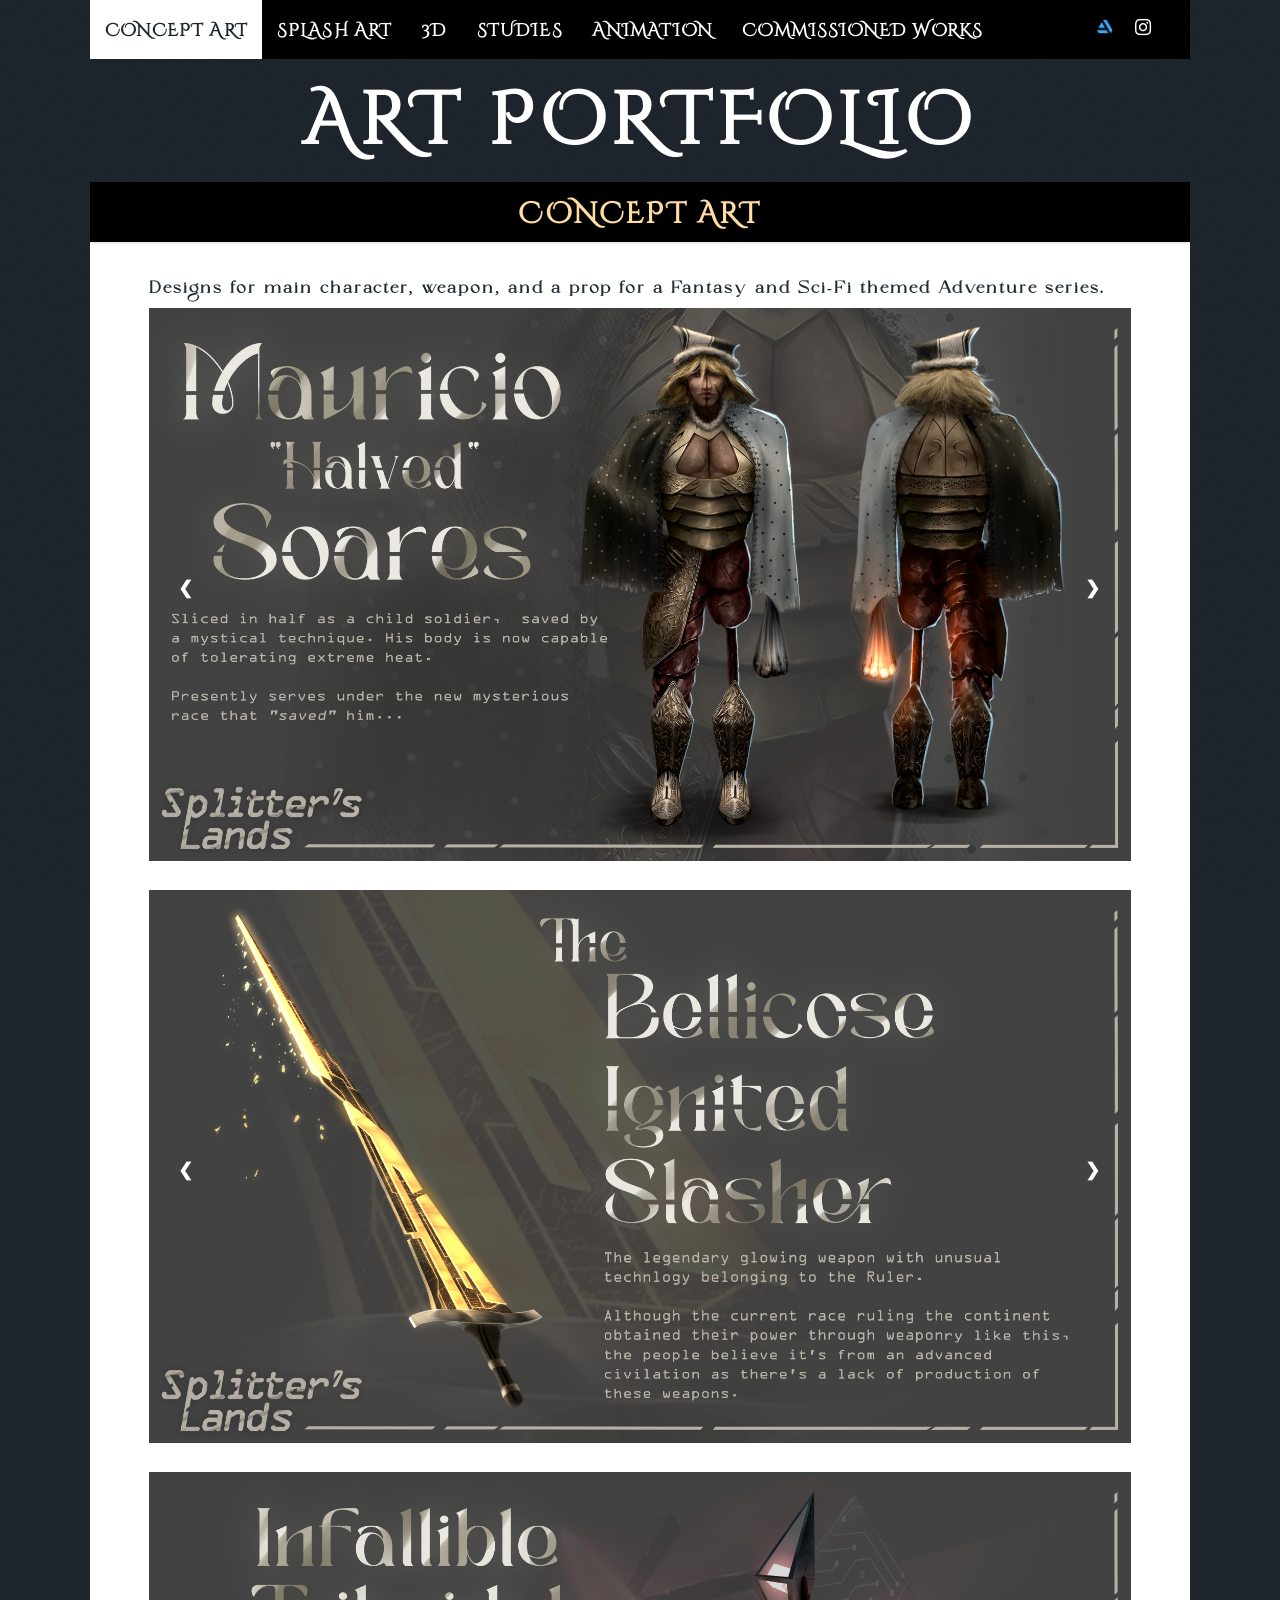
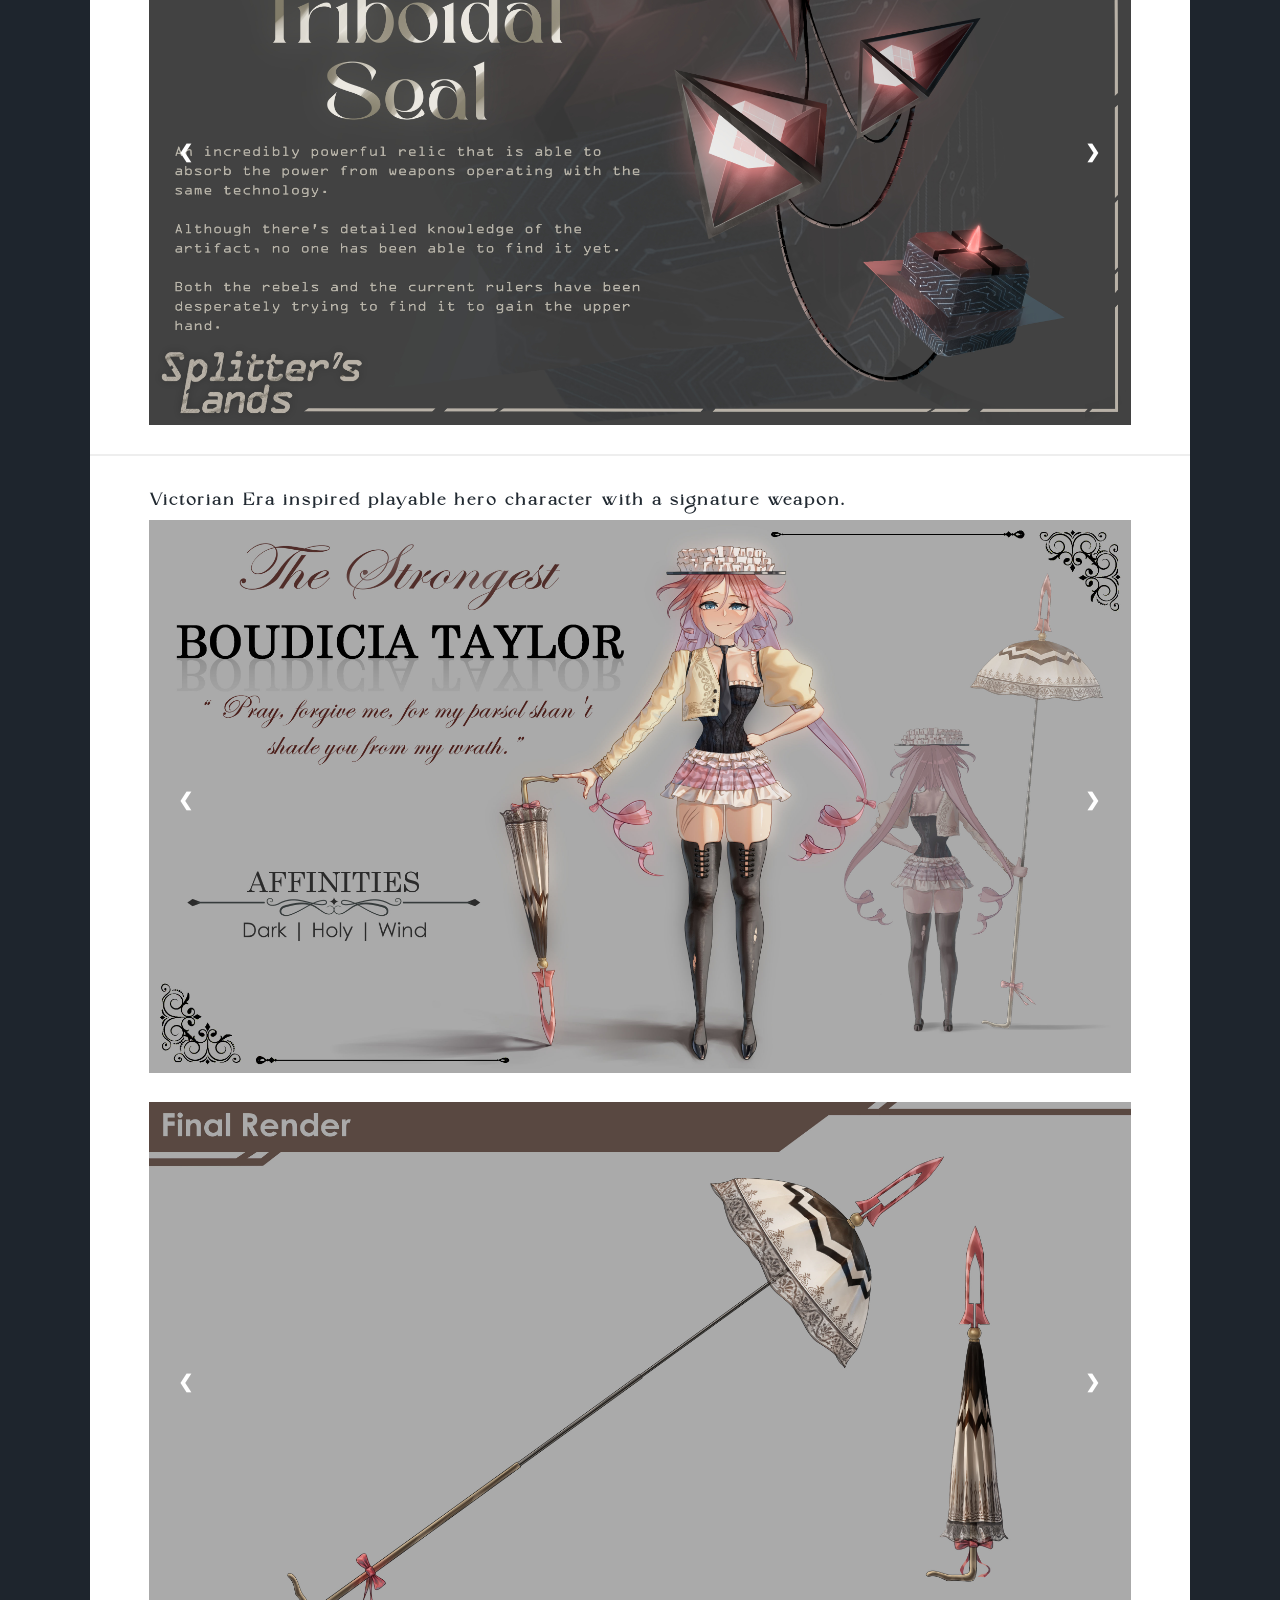
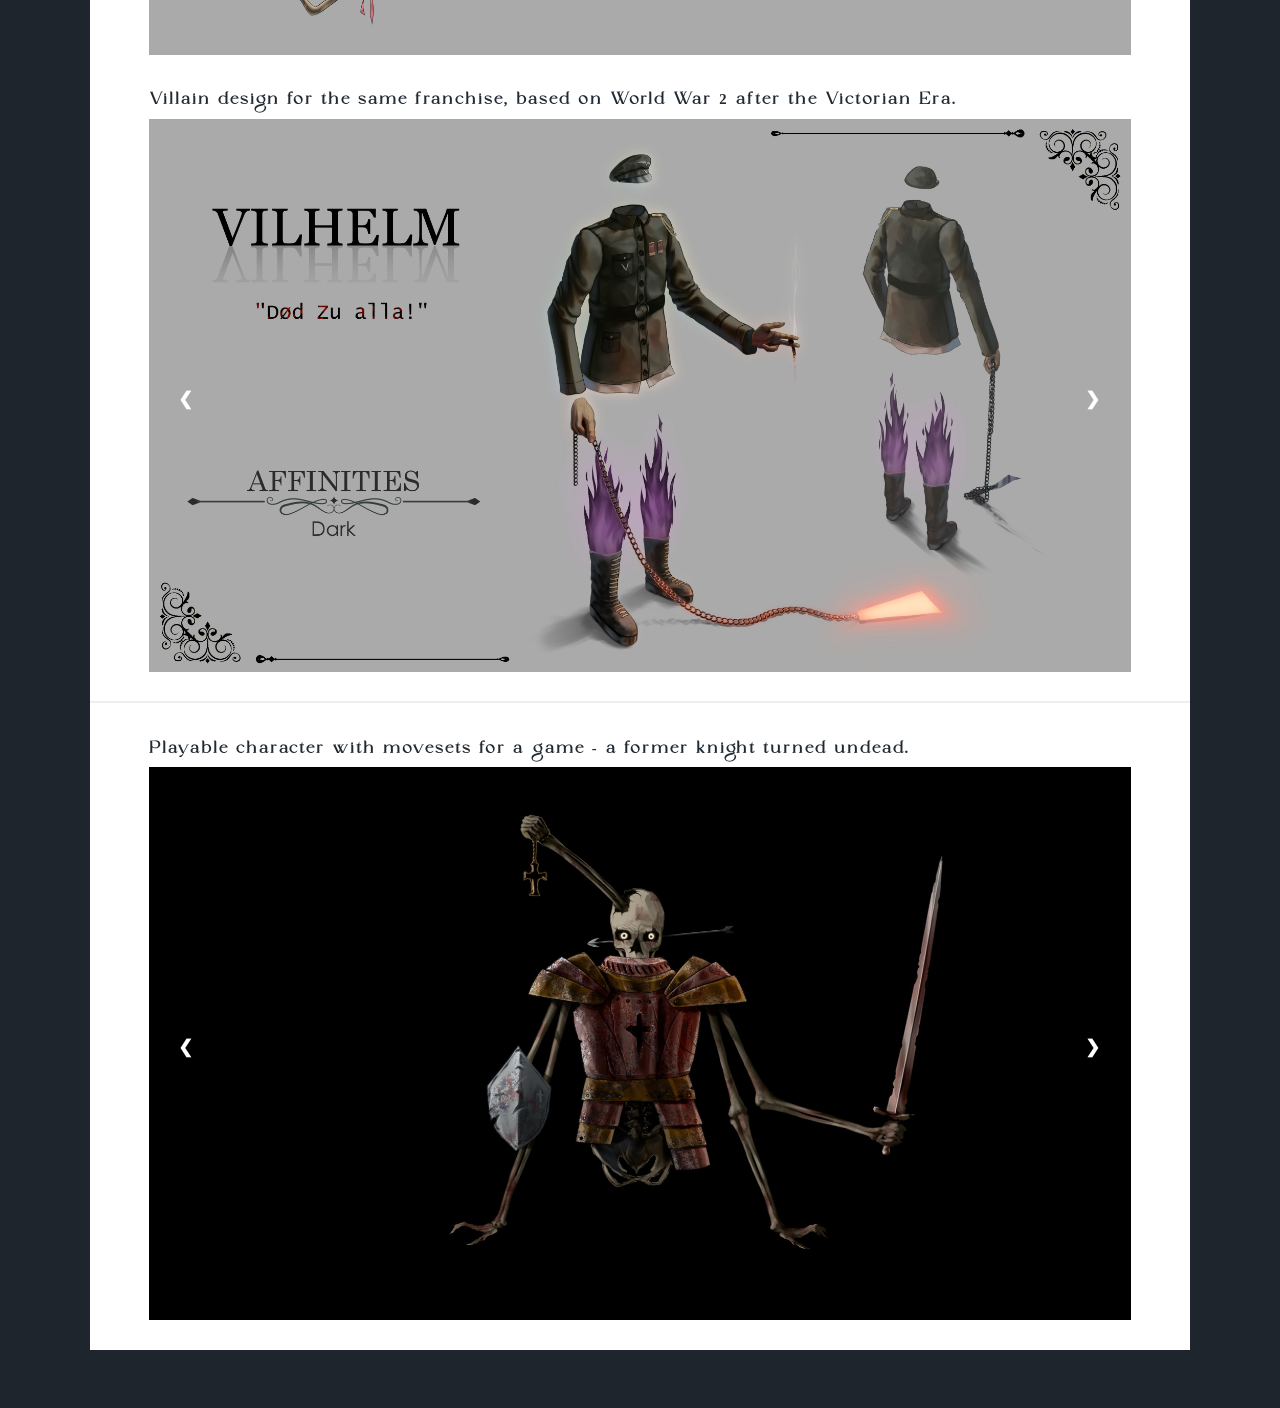
==== index.html @ 7f379376 "Update index.html" ====
<!DOCTYPE HTML>
<!--
	Credits:
	Massively: html5up.net | @ajlkn
	Free for personal and commercial use under the CCA 3.0 license (html5up.net/license)
-->
<html>
	<head>
		<title>Nirabhra's Art Portfolio | Concept Art</title>
		<meta charset="utf-8" />
		<meta name="viewport" content="width=device-width, initial-scale=1, user-scalable=no" />
		<link rel="stylesheet" href="assets/css/main.css" />
		<noscript><link rel="stylesheet" href="assets/css/noscript.css" /></noscript>\
		<!-- Preloads -->
		<link rel="preload" as="image" href="images/splitters/char_4.jpg" />
		<link rel="preload" as="image" href="images/splitters/char_1.jpg" />
		<link rel="preload" as="image" href="images/splitters/char_2.jpg" />
		<link rel="preload" as="image" href="images/splitters/char_3.jpg" />
		<link rel="preload" as="image" href="images/splitters/weap_3.jpg" />
		<link rel="preload" as="image" href="images/splitters/prop_4.jpg" />
		<link rel="preload" as="image" href="images/victorian/victorian_10.jpg" />
		<link rel="preload" as="image" href="images/victorian/parasol_6.jpg" />
		<link rel="preload" as="image" href="images/villaien/vil_4.jpg" />
		<link rel="preload" as="image" href="images/skelly/skelly_6.jpg" />

	</head>
	<body class="is-preload">
		<nav id="nav">
			<ul class="links">
				<li class="active"><a href="index.html">Concept Art</a></li>
				<li><a href="splash.html">Splash Art</a></li>
				<li><a href="3d.html">3D</a></li>
				<li><a href="studies.html">Studies</a></li>
				<li><a href="animation.html">Animation</a></li>
				<li><a href="commissions.html">Commissioned Works</a></li>
			</ul>
			<ul class="icons">
				<li><a href="https://www.artstation.com/nirabhra" style="border: none" target="_blank"><img src="station.png" style="max-width: 1.2rem; margin-top: 1.2rem" /></a></li>
				<li><a href="#" class="icon brands fa-instagram"><span class="label">Instagram</span></a></li>
			</ul>
		</nav>
			<div id="wrapper" class="fade-in">
					<div id="intro">
						<h1>ART PORTFOLIO</h1>
						<!--
						<ul class="actions">
							<li><a href="#header" class="button icon solid solo fa-arrow-down scrolly">Continue</a></li>
						</ul>
					-->
					</div>
					<!--
						<header id="header">
						<a href="index.html" class="logo">Massively</a>
					</header>
				-->
				<!-- Main -->
					<div id="main">
						<header class="major">
							<h2 id="concept">Concept Art</h2>
						</header>

						<div class="slideshow">
							<p>Designs for main character, weapon, and a prop for a Fantasy and Sci-Fi themed Adventure series.</p>
							<div style="position: sticky">
							<img class="image main s3" src="images/splitters/char_4.jpg" />
							<img class="image main s3" src="images/splitters/char_1.jpg" />
							<img class="image main s3" src="images/splitters/char_2.jpg" />
							<img class="image main s3" src="images/splitters/char_3.jpg" />
							<a class="prev" onclick="plusSlides(-1, 2)">&#10094;</a>
							<a class="next" onclick="plusSlides(1, 2)">&#10095;</a>
							</div>
						</div>
						<div class="slideshow" style="padding-top: 0; border: none;">
							<div style="position: sticky">
							<img class="image main s4" src="images/splitters/weap_3.jpg" />
							<img class="image main s4" src="images/splitters/weap_1.jpg" />
							<img class="image main s4" src="images/splitters/weap_2.jpg" />
							<a class="prev" onclick="plusSlides(-1, 3)">&#10094;</a>
							<a class="next" onclick="plusSlides(1, 3)">&#10095;</a>
							</div>
						</div>
						<div class="slideshow" style="padding-top: 0; border: none;">
							<div style="position: sticky">
							<img class="image main s5" src="images/splitters/prop_4.jpg" />
							<img class="image main s5" src="images/splitters/prop_1.jpg" />
							<img class="image main s5" src="images/splitters/prop_2.jpg" />
							<img class="image main s5" src="images/splitters/prop_3.jpg" />
							<a class="prev" onclick="plusSlides(-1, 4)">&#10094;</a>
							<a class="next" onclick="plusSlides(1, 4)">&#10095;</a>
							</div>
						</div>

						<div class="slideshow">
							<p>Victorian Era inspired playable hero character with a signature weapon.</p>
							<div style="position: sticky">
							<img class="image main s1" src="images/victorian/victorian_10.jpg" />
							<img class="image main s1" src="images/victorian/victorian.jpg" />
							<img class="image main s1" src="images/victorian/victorian_1.jpg" />
							<img class="image main s1" src="images/victorian/victorian_2.jpg" />
							<img class="image main s1" src="images/victorian/victorian_3.jpg" />
							<img class="image main s1" src="images/victorian/victorian_4.jpg" />
							<img class="image main s1" src="images/victorian/victorian_5.jpg" />
							<img class="image main s1" src="images/victorian/victorian_6.jpg" />
							<img class="image main s1" src="images/victorian/victorian_7.jpg" />
							<img class="image main s1" src="images/victorian/victorian_8.jpg" />
							<img class="image main s1" src="images/victorian/victorian_9.jpg" />
							<a class="prev" onclick="plusSlides(-1, 0)">&#10094;</a><div style="position:relative !important"></div>
							<a class="next" onclick="plusSlides(1, 0)">&#10095;</a>		
							</div>						
						</div>
						<div class="slideshow" style="padding-top: 0; border: none;">
							<div style="position: sticky">
							<img class="image main s2" src="images/victorian/parasol_6.jpg" />
							<img class="image main s2" src="images/victorian/parasol.jpg" />
							<img class="image main s2" src="images/victorian/parasol_1.jpg" />
							<img class="image main s2" src="images/victorian/parasol_2.jpg" />
							<img class="image main s2" src="images/victorian/parasol_3.jpg" />
							<img class="image main s2" src="images/victorian/parasol_4.jpg" />
							<img class="image main s2" src="images/victorian/parasol_5.jpg" />
							<a class="prev" onclick="plusSlides(-1, 1)">&#10094;</a>
							<a class="next" onclick="plusSlides(1, 1)">&#10095;</a>
							</div>
						</div>
						<div class="slideshow" style="padding-top: 0; border: none;">
							<p>Villain design for the same franchise, based on World War 2 after the Victorian Era.</p>
							<div style="position: sticky">
							<img class="image main s6" src="images/villaien/vil_4.jpg" />
							<img class="image main s6" src="images/villaien/vil.jpg" />
							<img class="image main s6" src="images/villaien/vil_1.jpg" />
							<img class="image main s6" src="images/villaien/vil_2.jpg" />
							<img class="image main s6" src="images/villaien/vil_3.jpg" />
							<a class="prev" onclick="plusSlides(-1, 5)">&#10094;</a>
							<a class="next" onclick="plusSlides(1, 5)">&#10095;</a>
							</div>
						</div>
						
						<div class="slideshow">
							<p>Playable character with movesets for a game - a former knight turned undead.</p>
							<div style="position: sticky">
							<img class="image main s7" src="images/skelly/skelly_6.jpg" />
							<img class="image main s7" src="images/skelly/skelly.jpg" />
							<img class="image main s7" src="images/skelly/skelly_1.jpg" />
							<img class="image main s7" src="images/skelly/skelly_2.jpg" />
							<img class="image main s7" src="images/skelly/skelly_3.jpg" />
							<img class="image main s7" src="images/skelly/skelly_4.jpg" />
							<img class="image main s7" src="images/skelly/skelly_5.jpg" />
							<a class="prev" onclick="plusSlides(-1, 6)">&#10094;</a>
							<a class="next" onclick="plusSlides(1, 6)">&#10095;</a>
							</div>
						</div>

			</div>
		<!-- Scripts -->
		 	<script>
				let slideIndex = [1,1,1,1,1,1,1];
				let slideId = ["s1", "s2", "s3","s4","s5","s6","s7"]
				showSlides(1, 0);
				showSlides(1, 1);
				showSlides(1, 2);
				showSlides(1, 3);
				showSlides(1, 4);
				showSlides(1, 5);
				showSlides(1, 6);

				function plusSlides(n, no) {
					showSlides(slideIndex[no] += n, no);
				}

				function showSlides(n, no) {
					let i;
					let x = document.getElementsByClassName(slideId[no]);
					if (n > x.length) {slideIndex[no] = 1}    
					if (n < 1) {slideIndex[no] = x.length}
					for (i = 0; i < x.length; i++) {
						x[i].style.display = "none";  
					}
					x[slideIndex[no]-1].style.display = "block";  
				}
			</script>
			<script src="assets/js/jquery.min.js"></script>
			<script src="assets/js/jquery.scrollex.min.js"></script>
			<script src="assets/js/jquery.scrolly.min.js"></script>
			<script src="assets/js/browser.min.js"></script>
			<script src="assets/js/breakpoints.min.js"></script>
			<script src="assets/js/util.js"></script>
			<script src="assets/js/main.js"></script>
			

						<!-- Posts --
						 		<ul class="actions special">
									<li><a href="#" class="button large">Full Story</a></li>
								</ul>
							<section class="posts">
								<article>
									<header>
										<h2><a href="#">Sed magna<br />
										ipsum faucibus</a></h2>
									</header>
									<a href="#" class="image fit"><img src="images/pic02.jpg" alt="" /></a>
									<p>Donec eget ex magna. Interdum et malesuada fames ac ante ipsum primis in faucibus. Pellentesque venenatis dolor imperdiet dolor mattis sagittis magna etiam.</p>
									<ul class="actions special">
										<li><a href="#" class="button">Full Story</a></li>
									</ul>
								</article>
								<article>
									<header>
										<span class="date">April 22, 2017</span>
										<h2><a href="#">Primis eget<br />
										imperdiet lorem</a></h2>
									</header>
									<a href="#" class="image fit"><img src="images/pic03.jpg" alt="" /></a>
									<p>Donec eget ex magna. Interdum et malesuada fames ac ante ipsum primis in faucibus. Pellentesque venenatis dolor imperdiet dolor mattis sagittis magna etiam.</p>
									<ul class="actions special">
										<li><a href="#" class="button">Full Story</a></li>
									</ul>
								</article>
								<article>
									<header>
										<span class="date">April 18, 2017</span>
										<h2><a href="#">Ante mattis<br />
										interdum dolor</a></h2>
									</header>
									<a href="#" class="image fit"><img src="images/pic04.jpg" alt="" /></a>
									<p>Donec eget ex magna. Interdum et malesuada fames ac ante ipsum primis in faucibus. Pellentesque venenatis dolor imperdiet dolor mattis sagittis magna etiam.</p>
									<ul class="actions special">
										<li><a href="#" class="button">Full Story</a></li>
									</ul>
								</article>
								<article>
									<header>
										<span class="date">April 14, 2017</span>
										<h2><a href="#">Tempus sed<br />
										nulla imperdiet</a></h2>
									</header>
									<a href="#" class="image fit"><img src="images/pic05.jpg" alt="" /></a>
									<p>Donec eget ex magna. Interdum et malesuada fames ac ante ipsum primis in faucibus. Pellentesque venenatis dolor imperdiet dolor mattis sagittis magna etiam.</p>
									<ul class="actions special">
										<li><a href="#" class="button">Full Story</a></li>
									</ul>
								</article>
								<article>
									<header>
										<span class="date">April 11, 2017</span>
										<h2><a href="#">Odio magna<br />
										sed consectetur</a></h2>
									</header>
									<a href="#" class="image fit"><img src="images/pic06.jpg" alt="" /></a>
									<p>Donec eget ex magna. Interdum et malesuada fames ac ante ipsum primis in faucibus. Pellentesque venenatis dolor imperdiet dolor mattis sagittis magna etiam.</p>
									<ul class="actions special">
										<li><a href="#" class="button">Full Story</a></li>
									</ul>
								</article>
								<article>
									<header>
										<span class="date">April 7, 2017</span>
										<h2><a href="#">Augue lorem<br />
										primis vestibulum</a></h2>
									</header>
									<a href="#" class="image fit"><img src="images/pic07.jpg" alt="" /></a>
									<p>Donec eget ex magna. Interdum et malesuada fames ac ante ipsum primis in faucibus. Pellentesque venenatis dolor imperdiet dolor mattis sagittis magna etiam.</p>
									<ul class="actions special">
										<li><a href="#" class="button">Full Story</a></li>
									</ul>
								</article>
							</section>
						-->
						<!-- Footer --
							<footer>
								<div class="pagination">
									<--<a href="#" class="previous">Prev</a>--
									<a href="#" class="page active">1</a>
									<a href="#" class="page">2</a>
									<a href="#" class="page">3</a>
									<span class="extra">&hellip;</span>
									<a href="#" class="page">8</a>
									<a href="#" class="page">9</a>
									<a href="#" class="page">10</a>
									<a href="#" class="next">Next</a>
								</div>
							</footer>

					</div>

				<-- Footer --
					<footer id="footer">
						<section>
							<form method="post" action="#">
								<div class="fields">
									<div class="field">
										<label for="name">Name</label>
										<input type="text" name="name" id="name" />
									</div>
									<div class="field">
										<label for="email">Email</label>
										<input type="text" name="email" id="email" />
									</div>
									<div class="field">
										<label for="message">Message</label>
										<textarea name="message" id="message" rows="3"></textarea>
									</div>
								</div>
								<ul class="actions">
									<li><input type="submit" value="Send Message" /></li>
								</ul>
							</form>
						</section>
						<section class="split contact">
							<section class="alt">
								<h3>Address</h3>
								<p>1234 Somewhere Road #87257<br />
								Nashville, TN 00000-0000</p>
							</section>
							<section>
								<h3>Phone</h3>
								<p><a href="#">(000) 000-0000</a></p>
							</section>
							<section>
								<h3>Email</h3>
								<p><a href="#">info@untitled.tld</a></p>
							</section>
							<section>
								<h3>Social</h3>
								<ul class="icons alt">
									<li><a href="#" class="icon brands alt fa-twitter"><span class="label">Twitter</span></a></li>
									<li><a href="#" class="icon brands alt fa-facebook-f"><span class="label">Facebook</span></a></li>
									<li><a href="#" class="icon brands alt fa-instagram"><span class="label">Instagram</span></a></li>
									<li><a href="#" class="icon brands alt fa-github"><span class="label">GitHub</span></a></li>
								</ul>
							</section>
						</section>
					</footer>

				<-- Copyright --
					<div id="copyright">
						<ul><li>&copy; Untitled</li><li>Design: <a href="https://html5up.net">HTML5 UP</a></li></ul>
					</div>
				-->
	</body>

</html>
---- assets/css/main.css ----
@import url(fontawesome-all.min.css);
@import url("https://fonts.googleapis.com/css?family=Merriweather:300,700,300italic,700italic|Source+Sans+Pro:900");

@font-face {
	font-family: 'kugile';
	src: url('kugile.ttf');
}

@font-face {
    font-family: 'cinzel';
    src: url('cinzel.otf');
}

html {
	scroll-behavior: smooth;
}

.slideshow {
  max-width: 100%;
  position: relative;
  margin: auto;
}

.slideshow img {
	margin-top: 0 !important;
}

.prev, .next {
  cursor: pointer;
  position: absolute;
  top: 50%;
  width: auto;
  padding: 2rem;
  margin-top: -3rem;
  color: white;
  font-weight: bold;
  font-size: 18px;
  transition: 0.6s ease;
  border-radius: 0 3px 3px 0;
  user-select: none;
  border-color: transparent !important;
}

.next {
  right: 0;
  /*margin-right: 4rem;*/
  border-radius: 3px 0 0 3px;
}

.prev:hover, .next:hover {
  background-color: #f1f1f1;
  color: black;
}



/*
	template credits:
	Massively by HTML5 UP html5up.net | @ajlkn
	Free for personal and commercial use under the CCA 3.0 license (html5up.net/license)
*/

html, body, div, span, applet, object,
iframe, h1, h2, h3, h4, h5, h6, p, blockquote,
pre, a, abbr, acronym, address, big, cite,
code, del, dfn, em, img, ins, kbd, q, s, samp,
small, strike, strong, sub, sup, tt, var, b,
u, i, center, dl, dt, dd, ol, ul, li, fieldset,
form, label, legend, table, caption, tbody,
tfoot, thead, tr, th, td, article, aside,
canvas, details, embed, figure, figcaption,
footer, header, hgroup, menu, nav, output, ruby,
section, summary, time, mark, audio, video {
	margin: 0;
	padding: 0;
	border: 0;
	font-size: 100%;
	font: inherit;
	vertical-align: baseline;}

article, aside, details, figcaption, figure,
footer, header, hgroup, menu, nav, section {
	display: block;}

body {
	line-height: 1;
}

ol, ul {
	list-style: none;
}

blockquote, q {
	quotes: none;
}

	blockquote:before, blockquote:after, q:before, q:after {
		content: '';
		content: none;
	}

table {
	border-collapse: collapse;
	border-spacing: 0;
}

body {
	-webkit-text-size-adjust: none;
}

mark {
	background-color: transparent;
	color: inherit;
}

input::-moz-focus-inner {
	border: 0;
	padding: 0;
}

input, select, textarea {
	-moz-appearance: none;
	-webkit-appearance: none;
	-ms-appearance: none;
	appearance: none;
}

/* Basic */

	@-ms-viewport {
		width: device-width;
	}

	body {
		-ms-overflow-style: scrollbar;
	}

	@media screen and (max-width: 480px) {

		html, body {
			min-width: 320px;
		}

	}

	html {
		box-sizing: border-box;
	}

	*, *:before, *:after {
		box-sizing: inherit;
	}

	body {
		background-color: #1e252d;
	}

		body.is-preload *, body.is-preload *:before, body.is-preload *:after {
			-moz-animation: none !important;
			-webkit-animation: none !important;
			-ms-animation: none !important;
			animation: none !important;
			-moz-transition: none !important;
			-webkit-transition: none !important;
			-ms-transition: none !important;
			transition: none !important;
		}

/* Type */

	html {
		font-size: 16pt;
	}

		@media screen and (max-width: 1680px) {

			html {
				font-size: 12pt;
			}

		}

		@media screen and (max-width: 1280px) {

			html {
				font-size: 11pt;
			}

		}

		@media screen and (max-width: 360px) {

			html {
				font-size: 10pt;
			}

		}

	body {
		color: #212931;
	}

	body, input, select, textarea {
		font-family: "kugile", Georgia, serif;
		letter-spacing: 2px;
		font-weight: 900;
		font-size: 1rem;
		line-height: 2.375;
	}

	a {
		-moz-transition: color 0.2s ease-in-out, background-color 0.2s ease-in-out, border-color 0.2s ease-in-out, box-shadow 0.2s ease-in-out;
		-webkit-transition: color 0.2s ease-in-out, background-color 0.2s ease-in-out, border-color 0.2s ease-in-out, box-shadow 0.2s ease-in-out;
		-ms-transition: color 0.2s ease-in-out, background-color 0.2s ease-in-out, border-color 0.2s ease-in-out, box-shadow 0.2s ease-in-out;
		transition: color 0.2s ease-in-out, background-color 0.2s ease-in-out, border-color 0.2s ease-in-out, box-shadow 0.2s ease-in-out;
		border-bottom: dotted 1px;
		text-decoration: none;
	}

		a:hover {
			border-bottom-color: transparent;
		}

	strong, b {
		font-weight: 600;
	}

	em, i {
		font-style: italic;
	}

	p {
		text-align: justify;
		margin: 0 0 0 0;
	}

	h1, h2, h3, h4, h5, h6 {
		/*
		font-family: "Source Sans Pro", Helvetica, sans-serif;
		*/
		font-family: "cinzel", Helvetica, sans-serif;
		font-weight: 900;
		line-height: 1.5;
		letter-spacing: 0.075em;
		text-transform: uppercase;
		margin: 0 0 1rem 0;
	}

		h1 a, h2 a, h3 a, h4 a, h5 a, h6 a {
			border-bottom: 0;
			color: inherit;
			text-decoration: none;
		}

	h1 {
		font-size: 4rem;
		line-height: 1.1;
		margin: 0 0 0 0;
	}

	h2 {
		font-size: 2rem;
		line-height: 1.3;
		margin: 0 0 1.5rem 0;
	}

	h3 {
		font-size: 1.25rem;
		margin: 0 0 1.5rem 0;
	}

	h4 {
		font-size: 1rem;
	}

	h5 {
		font-size: 0.9rem;
	}

	h6 {
		font-size: 0.8rem;
	}

	sub {
		font-size: 0.8rem;
		position: relative;
		top: 0.5rem;
	}

	sup {
		font-size: 0.8rem;
		position: relative;
		top: -0.5rem;
	}

	blockquote {
		border-left: solid 4px;
		font-style: italic;
		margin: 0 0 2rem 0;
		padding: 0.5rem 0 0.5rem 2rem;
	}

	code {
		border: solid 2px;
		font-family: "Courier New", monospace;
		font-size: 0.9rem;
		margin: 0 0.25rem;
		padding: 0.25rem 0.65rem;
	}

	pre {
		-webkit-overflow-scrolling: touch;
		font-family: "Courier New", monospace;
		font-size: 0.9rem;
		margin: 0 0 2rem 0;
	}

		pre code {
			display: block;
			line-height: 1.75;
			padding: 1rem 1.5rem;
			overflow-x: auto;
		}

	hr {
		border: 0;
		border-bottom: solid 2px;
		margin: 3rem 0;
	}

		hr.major {
			margin: 5rem 0;
		}

	.align-left {
		text-align: left;
	}

	.align-center {
		text-align: center;
	}

	.align-right {
		text-align: right;
	}

	input, select, textarea {
		color: #212931;
	}

	a {
		color: #212931;
		border-bottom-color: rgba(33, 41, 49, 0.5);
	}

		a:hover {
			border-bottom-color: transparent;
			color: #18bfef !important;
		}

	strong, b {
		color: #212931;
	}

	h1, h2, h3, h4, h5, h6 {
		color: #ffdca2;
	}

	blockquote {
		border-left-color: #eeeeee;
	}

	code {
		background: rgba(220, 220, 220, 0.25);
		border-color: #eeeeee;
	}

	hr {
		border-bottom-color: #eeeeee;
	}

/* Row */

	.row {
		display: flex;
		flex-wrap: wrap;
		box-sizing: border-box;
		align-items: stretch;
	}

		.row > * {
			box-sizing: border-box;
		}

		.row.gtr-uniform > * > :last-child {
			margin-bottom: 0;
		}

		.row.aln-left {
			justify-content: flex-start;
		}

		.row.aln-center {
			justify-content: center;
		}

		.row.aln-right {
			justify-content: flex-end;
		}

		.row.aln-top {
			align-items: flex-start;
		}

		.row.aln-middle {
			align-items: center;
		}

		.row.aln-bottom {
			align-items: flex-end;
		}

		.row > .imp {
			order: -1;
		}

		.row > .col-1 {
			width: 8.33333%;
		}

		.row > .off-1 {
			margin-left: 8.33333%;
		}

		.row > .col-2 {
			width: 16.66667%;
		}

		.row > .off-2 {
			margin-left: 16.66667%;
		}

		.row > .col-3 {
			width: 25%;
		}

		.row > .off-3 {
			margin-left: 25%;
		}

		.row > .col-4 {
			width: 33.33333%;
		}

		.row > .off-4 {
			margin-left: 33.33333%;
		}

		.row > .col-5 {
			width: 41.66667%;
		}

		.row > .off-5 {
			margin-left: 41.66667%;
		}

		.row > .col-6 {
			width: 50%;
		}

		.row > .off-6 {
			margin-left: 50%;
		}

		.row > .col-7 {
			width: 58.33333%;
		}

		.row > .off-7 {
			margin-left: 58.33333%;
		}

		.row > .col-8 {
			width: 66.66667%;
		}

		.row > .off-8 {
			margin-left: 66.66667%;
		}

		.row > .col-9 {
			width: 75%;
		}

		.row > .off-9 {
			margin-left: 75%;
		}

		.row > .col-10 {
			width: 83.33333%;
		}

		.row > .off-10 {
			margin-left: 83.33333%;
		}

		.row > .col-11 {
			width: 91.66667%;
		}

		.row > .off-11 {
			margin-left: 91.66667%;
		}

		.row > .col-12 {
			width: 100%;
		}

		.row > .off-12 {
			margin-left: 100%;
		}

		.row.gtr-0 {
			margin-top: 0;
			margin-left: 0rem;
		}

			.row.gtr-0 > * {
				padding: 0 0 0 0rem;
			}

			.row.gtr-0.gtr-uniform {
				margin-top: 0rem;
			}

				.row.gtr-0.gtr-uniform > * {
					padding-top: 0rem;
				}

		.row.gtr-25 {
			margin-top: 0;
			margin-left: -0.375rem;
		}

			.row.gtr-25 > * {
				padding: 0 0 0 0.375rem;
			}

			.row.gtr-25.gtr-uniform {
				margin-top: -0.375rem;
			}

				.row.gtr-25.gtr-uniform > * {
					padding-top: 0.375rem;
				}

		.row.gtr-50 {
			margin-top: 0;
			margin-left: -0.75rem;
		}

			.row.gtr-50 > * {
				padding: 0 0 0 0.75rem;
			}

			.row.gtr-50.gtr-uniform {
				margin-top: -0.75rem;
			}

				.row.gtr-50.gtr-uniform > * {
					padding-top: 0.75rem;
				}

		.row {
			margin-top: 0;
			margin-left: -1.5rem;
		}

			.row > * {
				padding: 0 0 0 1.5rem;
			}

			.row.gtr-uniform {
				margin-top: -1.5rem;
			}

				.row.gtr-uniform > * {
					padding-top: 1.5rem;
				}

		.row.gtr-150 {
			margin-top: 0;
			margin-left: -2.25rem;
		}

			.row.gtr-150 > * {
				padding: 0 0 0 2.25rem;
			}

			.row.gtr-150.gtr-uniform {
				margin-top: -2.25rem;
			}

				.row.gtr-150.gtr-uniform > * {
					padding-top: 2.25rem;
				}

		.row.gtr-200 {
			margin-top: 0;
			margin-left: -3rem;
		}

			.row.gtr-200 > * {
				padding: 0 0 0 3rem;
			}

			.row.gtr-200.gtr-uniform {
				margin-top: -3rem;
			}

				.row.gtr-200.gtr-uniform > * {
					padding-top: 3rem;
				}

		@media screen and (max-width: 1680px) {

			.row {
				display: flex;
				flex-wrap: wrap;
				box-sizing: border-box;
				align-items: stretch;
			}

				.row > * {
					box-sizing: border-box;
				}

				.row.gtr-uniform > * > :last-child {
					margin-bottom: 0;
				}

				.row.aln-left {
					justify-content: flex-start;
				}

				.row.aln-center {
					justify-content: center;
				}

				.row.aln-right {
					justify-content: flex-end;
				}

				.row.aln-top {
					align-items: flex-start;
				}

				.row.aln-middle {
					align-items: center;
				}

				.row.aln-bottom {
					align-items: flex-end;
				}

				.row > .imp-xlarge {
					order: -1;
				}

				.row > .col-1-xlarge {
					width: 8.33333%;
				}

				.row > .off-1-xlarge {
					margin-left: 8.33333%;
				}

				.row > .col-2-xlarge {
					width: 16.66667%;
				}

				.row > .off-2-xlarge {
					margin-left: 16.66667%;
				}

				.row > .col-3-xlarge {
					width: 25%;
				}

				.row > .off-3-xlarge {
					margin-left: 25%;
				}

				.row > .col-4-xlarge {
					width: 33.33333%;
				}

				.row > .off-4-xlarge {
					margin-left: 33.33333%;
				}

				.row > .col-5-xlarge {
					width: 41.66667%;
				}

				.row > .off-5-xlarge {
					margin-left: 41.66667%;
				}

				.row > .col-6-xlarge {
					width: 50%;
				}

				.row > .off-6-xlarge {
					margin-left: 50%;
				}

				.row > .col-7-xlarge {
					width: 58.33333%;
				}

				.row > .off-7-xlarge {
					margin-left: 58.33333%;
				}

				.row > .col-8-xlarge {
					width: 66.66667%;
				}

				.row > .off-8-xlarge {
					margin-left: 66.66667%;
				}

				.row > .col-9-xlarge {
					width: 75%;
				}

				.row > .off-9-xlarge {
					margin-left: 75%;
				}

				.row > .col-10-xlarge {
					width: 83.33333%;
				}

				.row > .off-10-xlarge {
					margin-left: 83.33333%;
				}

				.row > .col-11-xlarge {
					width: 91.66667%;
				}

				.row > .off-11-xlarge {
					margin-left: 91.66667%;
				}

				.row > .col-12-xlarge {
					width: 100%;
				}

				.row > .off-12-xlarge {
					margin-left: 100%;
				}

				.row.gtr-0 {
					margin-top: 0;
					margin-left: 0rem;
				}

					.row.gtr-0 > * {
						padding: 0 0 0 0rem;
					}

					.row.gtr-0.gtr-uniform {
						margin-top: 0rem;
					}

						.row.gtr-0.gtr-uniform > * {
							padding-top: 0rem;
						}

				.row.gtr-25 {
					margin-top: 0;
					margin-left: -0.375rem;
				}

					.row.gtr-25 > * {
						padding: 0 0 0 0.375rem;
					}

					.row.gtr-25.gtr-uniform {
						margin-top: -0.375rem;
					}

						.row.gtr-25.gtr-uniform > * {
							padding-top: 0.375rem;
						}

				.row.gtr-50 {
					margin-top: 0;
					margin-left: -0.75rem;
				}

					.row.gtr-50 > * {
						padding: 0 0 0 0.75rem;
					}

					.row.gtr-50.gtr-uniform {
						margin-top: -0.75rem;
					}

						.row.gtr-50.gtr-uniform > * {
							padding-top: 0.75rem;
						}

				.row {
					margin-top: 0;
					margin-left: -1.5rem;
				}

					.row > * {
						padding: 0 0 0 1.5rem;
					}

					.row.gtr-uniform {
						margin-top: -1.5rem;
					}

						.row.gtr-uniform > * {
							padding-top: 1.5rem;
						}

				.row.gtr-150 {
					margin-top: 0;
					margin-left: -2.25rem;
				}

					.row.gtr-150 > * {
						padding: 0 0 0 2.25rem;
					}

					.row.gtr-150.gtr-uniform {
						margin-top: -2.25rem;
					}

						.row.gtr-150.gtr-uniform > * {
							padding-top: 2.25rem;
						}

				.row.gtr-200 {
					margin-top: 0;
					margin-left: -3rem;
				}

					.row.gtr-200 > * {
						padding: 0 0 0 3rem;
					}

					.row.gtr-200.gtr-uniform {
						margin-top: -3rem;
					}

						.row.gtr-200.gtr-uniform > * {
							padding-top: 3rem;
						}

		}

		@media screen and (max-width: 1280px) {

			.row {
				display: flex;
				flex-wrap: wrap;
				box-sizing: border-box;
				align-items: stretch;
			}

				.row > * {
					box-sizing: border-box;
				}

				.row.gtr-uniform > * > :last-child {
					margin-bottom: 0;
				}

				.row.aln-left {
					justify-content: flex-start;
				}

				.row.aln-center {
					justify-content: center;
				}

				.row.aln-right {
					justify-content: flex-end;
				}

				.row.aln-top {
					align-items: flex-start;
				}

				.row.aln-middle {
					align-items: center;
				}

				.row.aln-bottom {
					align-items: flex-end;
				}

				.row > .imp-large {
					order: -1;
				}

				.row > .col-1-large {
					width: 8.33333%;
				}

				.row > .off-1-large {
					margin-left: 8.33333%;
				}

				.row > .col-2-large {
					width: 16.66667%;
				}

				.row > .off-2-large {
					margin-left: 16.66667%;
				}

				.row > .col-3-large {
					width: 25%;
				}

				.row > .off-3-large {
					margin-left: 25%;
				}

				.row > .col-4-large {
					width: 33.33333%;
				}

				.row > .off-4-large {
					margin-left: 33.33333%;
				}

				.row > .col-5-large {
					width: 41.66667%;
				}

				.row > .off-5-large {
					margin-left: 41.66667%;
				}

				.row > .col-6-large {
					width: 50%;
				}

				.row > .off-6-large {
					margin-left: 50%;
				}

				.row > .col-7-large {
					width: 58.33333%;
				}

				.row > .off-7-large {
					margin-left: 58.33333%;
				}

				.row > .col-8-large {
					width: 66.66667%;
				}

				.row > .off-8-large {
					margin-left: 66.66667%;
				}

				.row > .col-9-large {
					width: 75%;
				}

				.row > .off-9-large {
					margin-left: 75%;
				}

				.row > .col-10-large {
					width: 83.33333%;
				}

				.row > .off-10-large {
					margin-left: 83.33333%;
				}

				.row > .col-11-large {
					width: 91.66667%;
				}

				.row > .off-11-large {
					margin-left: 91.66667%;
				}

				.row > .col-12-large {
					width: 100%;
				}

				.row > .off-12-large {
					margin-left: 100%;
				}

				.row.gtr-0 {
					margin-top: 0;
					margin-left: 0rem;
				}

					.row.gtr-0 > * {
						padding: 0 0 0 0rem;
					}

					.row.gtr-0.gtr-uniform {
						margin-top: 0rem;
					}

						.row.gtr-0.gtr-uniform > * {
							padding-top: 0rem;
						}

				.row.gtr-25 {
					margin-top: 0;
					margin-left: -0.375rem;
				}

					.row.gtr-25 > * {
						padding: 0 0 0 0.375rem;
					}

					.row.gtr-25.gtr-uniform {
						margin-top: -0.375rem;
					}

						.row.gtr-25.gtr-uniform > * {
							padding-top: 0.375rem;
						}

				.row.gtr-50 {
					margin-top: 0;
					margin-left: -0.75rem;
				}

					.row.gtr-50 > * {
						padding: 0 0 0 0.75rem;
					}

					.row.gtr-50.gtr-uniform {
						margin-top: -0.75rem;
					}

						.row.gtr-50.gtr-uniform > * {
							padding-top: 0.75rem;
						}

				.row {
					margin-top: 0;
					margin-left: -1.5rem;
				}

					.row > * {
						padding: 0 0 0 1.5rem;
					}

					.row.gtr-uniform {
						margin-top: -1.5rem;
					}

						.row.gtr-uniform > * {
							padding-top: 1.5rem;
						}

				.row.gtr-150 {
					margin-top: 0;
					margin-left: -2.25rem;
				}

					.row.gtr-150 > * {
						padding: 0 0 0 2.25rem;
					}

					.row.gtr-150.gtr-uniform {
						margin-top: -2.25rem;
					}

						.row.gtr-150.gtr-uniform > * {
							padding-top: 2.25rem;
						}

				.row.gtr-200 {
					margin-top: 0;
					margin-left: -3rem;
				}

					.row.gtr-200 > * {
						padding: 0 0 0 3rem;
					}

					.row.gtr-200.gtr-uniform {
						margin-top: -3rem;
					}

						.row.gtr-200.gtr-uniform > * {
							padding-top: 3rem;
						}

		}

		@media screen and (max-width: 980px) {

			.row {
				display: flex;
				flex-wrap: wrap;
				box-sizing: border-box;
				align-items: stretch;
			}

				.row > * {
					box-sizing: border-box;
				}

				.row.gtr-uniform > * > :last-child {
					margin-bottom: 0;
				}

				.row.aln-left {
					justify-content: flex-start;
				}

				.row.aln-center {
					justify-content: center;
				}

				.row.aln-right {
					justify-content: flex-end;
				}

				.row.aln-top {
					align-items: flex-start;
				}

				.row.aln-middle {
					align-items: center;
				}

				.row.aln-bottom {
					align-items: flex-end;
				}

				.row > .imp-medium {
					order: -1;
				}

				.row > .col-1-medium {
					width: 8.33333%;
				}

				.row > .off-1-medium {
					margin-left: 8.33333%;
				}

				.row > .col-2-medium {
					width: 16.66667%;
				}

				.row > .off-2-medium {
					margin-left: 16.66667%;
				}

				.row > .col-3-medium {
					width: 25%;
				}

				.row > .off-3-medium {
					margin-left: 25%;
				}

				.row > .col-4-medium {
					width: 33.33333%;
				}

				.row > .off-4-medium {
					margin-left: 33.33333%;
				}

				.row > .col-5-medium {
					width: 41.66667%;
				}

				.row > .off-5-medium {
					margin-left: 41.66667%;
				}

				.row > .col-6-medium {
					width: 50%;
				}

				.row > .off-6-medium {
					margin-left: 50%;
				}

				.row > .col-7-medium {
					width: 58.33333%;
				}

				.row > .off-7-medium {
					margin-left: 58.33333%;
				}

				.row > .col-8-medium {
					width: 66.66667%;
				}

				.row > .off-8-medium {
					margin-left: 66.66667%;
				}

				.row > .col-9-medium {
					width: 75%;
				}

				.row > .off-9-medium {
					margin-left: 75%;
				}

				.row > .col-10-medium {
					width: 83.33333%;
				}

				.row > .off-10-medium {
					margin-left: 83.33333%;
				}

				.row > .col-11-medium {
					width: 91.66667%;
				}

				.row > .off-11-medium {
					margin-left: 91.66667%;
				}

				.row > .col-12-medium {
					width: 100%;
				}

				.row > .off-12-medium {
					margin-left: 100%;
				}

				.row.gtr-0 {
					margin-top: 0;
					margin-left: 0rem;
				}

					.row.gtr-0 > * {
						padding: 0 0 0 0rem;
					}

					.row.gtr-0.gtr-uniform {
						margin-top: 0rem;
					}

						.row.gtr-0.gtr-uniform > * {
							padding-top: 0rem;
						}

				.row.gtr-25 {
					margin-top: 0;
					margin-left: -0.375rem;
				}

					.row.gtr-25 > * {
						padding: 0 0 0 0.375rem;
					}

					.row.gtr-25.gtr-uniform {
						margin-top: -0.375rem;
					}

						.row.gtr-25.gtr-uniform > * {
							padding-top: 0.375rem;
						}

				.row.gtr-50 {
					margin-top: 0;
					margin-left: -0.75rem;
				}

					.row.gtr-50 > * {
						padding: 0 0 0 0.75rem;
					}

					.row.gtr-50.gtr-uniform {
						margin-top: -0.75rem;
					}

						.row.gtr-50.gtr-uniform > * {
							padding-top: 0.75rem;
						}

				.row {
					margin-top: 0;
					margin-left: -1.5rem;
				}

					.row > * {
						padding: 0 0 0 1.5rem;
					}

					.row.gtr-uniform {
						margin-top: -1.5rem;
					}

						.row.gtr-uniform > * {
							padding-top: 1.5rem;
						}

				.row.gtr-150 {
					margin-top: 0;
					margin-left: -2.25rem;
				}

					.row.gtr-150 > * {
						padding: 0 0 0 2.25rem;
					}

					.row.gtr-150.gtr-uniform {
						margin-top: -2.25rem;
					}

						.row.gtr-150.gtr-uniform > * {
							padding-top: 2.25rem;
						}

				.row.gtr-200 {
					margin-top: 0;
					margin-left: -3rem;
				}

					.row.gtr-200 > * {
						padding: 0 0 0 3rem;
					}

					.row.gtr-200.gtr-uniform {
						margin-top: -3rem;
					}

						.row.gtr-200.gtr-uniform > * {
							padding-top: 3rem;
						}

		}

		@media screen and (max-width: 736px) {

			.row {
				display: flex;
				flex-wrap: wrap;
				box-sizing: border-box;
				align-items: stretch;
			}

				.row > * {
					box-sizing: border-box;
				}

				.row.gtr-uniform > * > :last-child {
					margin-bottom: 0;
				}

				.row.aln-left {
					justify-content: flex-start;
				}

				.row.aln-center {
					justify-content: center;
				}

				.row.aln-right {
					justify-content: flex-end;
				}

				.row.aln-top {
					align-items: flex-start;
				}

				.row.aln-middle {
					align-items: center;
				}

				.row.aln-bottom {
					align-items: flex-end;
				}

				.row > .imp-small {
					order: -1;
				}

				.row > .col-1-small {
					width: 8.33333%;
				}

				.row > .off-1-small {
					margin-left: 8.33333%;
				}

				.row > .col-2-small {
					width: 16.66667%;
				}

				.row > .off-2-small {
					margin-left: 16.66667%;
				}

				.row > .col-3-small {
					width: 25%;
				}

				.row > .off-3-small {
					margin-left: 25%;
				}

				.row > .col-4-small {
					width: 33.33333%;
				}

				.row > .off-4-small {
					margin-left: 33.33333%;
				}

				.row > .col-5-small {
					width: 41.66667%;
				}

				.row > .off-5-small {
					margin-left: 41.66667%;
				}

				.row > .col-6-small {
					width: 50%;
				}

				.row > .off-6-small {
					margin-left: 50%;
				}

				.row > .col-7-small {
					width: 58.33333%;
				}

				.row > .off-7-small {
					margin-left: 58.33333%;
				}

				.row > .col-8-small {
					width: 66.66667%;
				}

				.row > .off-8-small {
					margin-left: 66.66667%;
				}

				.row > .col-9-small {
					width: 75%;
				}

				.row > .off-9-small {
					margin-left: 75%;
				}

				.row > .col-10-small {
					width: 83.33333%;
				}

				.row > .off-10-small {
					margin-left: 83.33333%;
				}

				.row > .col-11-small {
					width: 91.66667%;
				}

				.row > .off-11-small {
					margin-left: 91.66667%;
				}

				.row > .col-12-small {
					width: 100%;
				}

				.row > .off-12-small {
					margin-left: 100%;
				}

				.row.gtr-0 {
					margin-top: 0;
					margin-left: 0rem;
				}

					.row.gtr-0 > * {
						padding: 0 0 0 0rem;
					}

					.row.gtr-0.gtr-uniform {
						margin-top: 0rem;
					}

						.row.gtr-0.gtr-uniform > * {
							padding-top: 0rem;
						}

				.row.gtr-25 {
					margin-top: 0;
					margin-left: -0.375rem;
				}

					.row.gtr-25 > * {
						padding: 0 0 0 0.375rem;
					}

					.row.gtr-25.gtr-uniform {
						margin-top: -0.375rem;
					}

						.row.gtr-25.gtr-uniform > * {
							padding-top: 0.375rem;
						}

				.row.gtr-50 {
					margin-top: 0;
					margin-left: -0.75rem;
				}

					.row.gtr-50 > * {
						padding: 0 0 0 0.75rem;
					}

					.row.gtr-50.gtr-uniform {
						margin-top: -0.75rem;
					}

						.row.gtr-50.gtr-uniform > * {
							padding-top: 0.75rem;
						}

				.row {
					margin-top: 0;
					margin-left: -1.5rem;
				}

					.row > * {
						padding: 0 0 0 1.5rem;
					}

					.row.gtr-uniform {
						margin-top: -1.5rem;
					}

						.row.gtr-uniform > * {
							padding-top: 1.5rem;
						}

				.row.gtr-150 {
					margin-top: 0;
					margin-left: -2.25rem;
				}

					.row.gtr-150 > * {
						padding: 0 0 0 2.25rem;
					}

					.row.gtr-150.gtr-uniform {
						margin-top: -2.25rem;
					}

						.row.gtr-150.gtr-uniform > * {
							padding-top: 2.25rem;
						}

				.row.gtr-200 {
					margin-top: 0;
					margin-left: -3rem;
				}

					.row.gtr-200 > * {
						padding: 0 0 0 3rem;
					}

					.row.gtr-200.gtr-uniform {
						margin-top: -3rem;
					}

						.row.gtr-200.gtr-uniform > * {
							padding-top: 3rem;
						}

		}

		@media screen and (max-width: 480px) {

			.row {
				display: flex;
				flex-wrap: wrap;
				box-sizing: border-box;
				align-items: stretch;
			}

				.row > * {
					box-sizing: border-box;
				}

				.row.gtr-uniform > * > :last-child {
					margin-bottom: 0;
				}

				.row.aln-left {
					justify-content: flex-start;
				}

				.row.aln-center {
					justify-content: center;
				}

				.row.aln-right {
					justify-content: flex-end;
				}

				.row.aln-top {
					align-items: flex-start;
				}

				.row.aln-middle {
					align-items: center;
				}

				.row.aln-bottom {
					align-items: flex-end;
				}

				.row > .imp-xsmall {
					order: -1;
				}

				.row > .col-1-xsmall {
					width: 8.33333%;
				}

				.row > .off-1-xsmall {
					margin-left: 8.33333%;
				}

				.row > .col-2-xsmall {
					width: 16.66667%;
				}

				.row > .off-2-xsmall {
					margin-left: 16.66667%;
				}

				.row > .col-3-xsmall {
					width: 25%;
				}

				.row > .off-3-xsmall {
					margin-left: 25%;
				}

				.row > .col-4-xsmall {
					width: 33.33333%;
				}

				.row > .off-4-xsmall {
					margin-left: 33.33333%;
				}

				.row > .col-5-xsmall {
					width: 41.66667%;
				}

				.row > .off-5-xsmall {
					margin-left: 41.66667%;
				}

				.row > .col-6-xsmall {
					width: 50%;
				}

				.row > .off-6-xsmall {
					margin-left: 50%;
				}

				.row > .col-7-xsmall {
					width: 58.33333%;
				}

				.row > .off-7-xsmall {
					margin-left: 58.33333%;
				}

				.row > .col-8-xsmall {
					width: 66.66667%;
				}

				.row > .off-8-xsmall {
					margin-left: 66.66667%;
				}

				.row > .col-9-xsmall {
					width: 75%;
				}

				.row > .off-9-xsmall {
					margin-left: 75%;
				}

				.row > .col-10-xsmall {
					width: 83.33333%;
				}

				.row > .off-10-xsmall {
					margin-left: 83.33333%;
				}

				.row > .col-11-xsmall {
					width: 91.66667%;
				}

				.row > .off-11-xsmall {
					margin-left: 91.66667%;
				}

				.row > .col-12-xsmall {
					width: 100%;
				}

				.row > .off-12-xsmall {
					margin-left: 100%;
				}

				.row.gtr-0 {
					margin-top: 0;
					margin-left: 0rem;
				}

					.row.gtr-0 > * {
						padding: 0 0 0 0rem;
					}

					.row.gtr-0.gtr-uniform {
						margin-top: 0rem;
					}

						.row.gtr-0.gtr-uniform > * {
							padding-top: 0rem;
						}

				.row.gtr-25 {
					margin-top: 0;
					margin-left: -0.375rem;
				}

					.row.gtr-25 > * {
						padding: 0 0 0 0.375rem;
					}

					.row.gtr-25.gtr-uniform {
						margin-top: -0.375rem;
					}

						.row.gtr-25.gtr-uniform > * {
							padding-top: 0.375rem;
						}

				.row.gtr-50 {
					margin-top: 0;
					margin-left: -0.75rem;
				}

					.row.gtr-50 > * {
						padding: 0 0 0 0.75rem;
					}

					.row.gtr-50.gtr-uniform {
						margin-top: -0.75rem;
					}

						.row.gtr-50.gtr-uniform > * {
							padding-top: 0.75rem;
						}

				.row {
					margin-top: 0;
					margin-left: -1.5rem;
				}

					.row > * {
						padding: 0 0 0 1.5rem;
					}

					.row.gtr-uniform {
						margin-top: -1.5rem;
					}

						.row.gtr-uniform > * {
							padding-top: 1.5rem;
						}

				.row.gtr-150 {
					margin-top: 0;
					margin-left: -2.25rem;
				}

					.row.gtr-150 > * {
						padding: 0 0 0 2.25rem;
					}

					.row.gtr-150.gtr-uniform {
						margin-top: -2.25rem;
					}

						.row.gtr-150.gtr-uniform > * {
							padding-top: 2.25rem;
						}

				.row.gtr-200 {
					margin-top: 0;
					margin-left: -3rem;
				}

					.row.gtr-200 > * {
						padding: 0 0 0 3rem;
					}

					.row.gtr-200.gtr-uniform {
						margin-top: -3rem;
					}

						.row.gtr-200.gtr-uniform > * {
							padding-top: 3rem;
						}

		}

		@media screen and (max-width: 360px) {

			.row {
				display: flex;
				flex-wrap: wrap;
				box-sizing: border-box;
				align-items: stretch;
			}

				.row > * {
					box-sizing: border-box;
				}

				.row.gtr-uniform > * > :last-child {
					margin-bottom: 0;
				}

				.row.aln-left {
					justify-content: flex-start;
				}

				.row.aln-center {
					justify-content: center;
				}

				.row.aln-right {
					justify-content: flex-end;
				}

				.row.aln-top {
					align-items: flex-start;
				}

				.row.aln-middle {
					align-items: center;
				}

				.row.aln-bottom {
					align-items: flex-end;
				}

				.row > .imp-xxsmall {
					order: -1;
				}

				.row > .col-1-xxsmall {
					width: 8.33333%;
				}

				.row > .off-1-xxsmall {
					margin-left: 8.33333%;
				}

				.row > .col-2-xxsmall {
					width: 16.66667%;
				}

				.row > .off-2-xxsmall {
					margin-left: 16.66667%;
				}

				.row > .col-3-xxsmall {
					width: 25%;
				}

				.row > .off-3-xxsmall {
					margin-left: 25%;
				}

				.row > .col-4-xxsmall {
					width: 33.33333%;
				}

				.row > .off-4-xxsmall {
					margin-left: 33.33333%;
				}

				.row > .col-5-xxsmall {
					width: 41.66667%;
				}

				.row > .off-5-xxsmall {
					margin-left: 41.66667%;
				}

				.row > .col-6-xxsmall {
					width: 50%;
				}

				.row > .off-6-xxsmall {
					margin-left: 50%;
				}

				.row > .col-7-xxsmall {
					width: 58.33333%;
				}

				.row > .off-7-xxsmall {
					margin-left: 58.33333%;
				}

				.row > .col-8-xxsmall {
					width: 66.66667%;
				}

				.row > .off-8-xxsmall {
					margin-left: 66.66667%;
				}

				.row > .col-9-xxsmall {
					width: 75%;
				}

				.row > .off-9-xxsmall {
					margin-left: 75%;
				}

				.row > .col-10-xxsmall {
					width: 83.33333%;
				}

				.row > .off-10-xxsmall {
					margin-left: 83.33333%;
				}

				.row > .col-11-xxsmall {
					width: 91.66667%;
				}

				.row > .off-11-xxsmall {
					margin-left: 91.66667%;
				}

				.row > .col-12-xxsmall {
					width: 100%;
				}

				.row > .off-12-xxsmall {
					margin-left: 100%;
				}

				.row.gtr-0 {
					margin-top: 0;
					margin-left: 0rem;
				}

					.row.gtr-0 > * {
						padding: 0 0 0 0rem;
					}

					.row.gtr-0.gtr-uniform {
						margin-top: 0rem;
					}

						.row.gtr-0.gtr-uniform > * {
							padding-top: 0rem;
						}

				.row.gtr-25 {
					margin-top: 0;
					margin-left: -0.375rem;
				}

					.row.gtr-25 > * {
						padding: 0 0 0 0.375rem;
					}

					.row.gtr-25.gtr-uniform {
						margin-top: -0.375rem;
					}

						.row.gtr-25.gtr-uniform > * {
							padding-top: 0.375rem;
						}

				.row.gtr-50 {
					margin-top: 0;
					margin-left: -0.75rem;
				}

					.row.gtr-50 > * {
						padding: 0 0 0 0.75rem;
					}

					.row.gtr-50.gtr-uniform {
						margin-top: -0.75rem;
					}

						.row.gtr-50.gtr-uniform > * {
							padding-top: 0.75rem;
						}

				.row {
					margin-top: 0;
					margin-left: -1.5rem;
				}

					.row > * {
						padding: 0 0 0 1.5rem;
					}

					.row.gtr-uniform {
						margin-top: -1.5rem;
					}

						.row.gtr-uniform > * {
							padding-top: 1.5rem;
						}

				.row.gtr-150 {
					margin-top: 0;
					margin-left: -2.25rem;
				}

					.row.gtr-150 > * {
						padding: 0 0 0 2.25rem;
					}

					.row.gtr-150.gtr-uniform {
						margin-top: -2.25rem;
					}

						.row.gtr-150.gtr-uniform > * {
							padding-top: 2.25rem;
						}

				.row.gtr-200 {
					margin-top: 0;
					margin-left: -3rem;
				}

					.row.gtr-200 > * {
						padding: 0 0 0 3rem;
					}

					.row.gtr-200.gtr-uniform {
						margin-top: -3rem;
					}

						.row.gtr-200.gtr-uniform > * {
							padding-top: 3rem;
						}

		}

/* Box */

	.box {
		border: solid 2px;
		margin-bottom: 2rem;
		padding: 1.5rem;
	}

		.box > :last-child,
		.box > :last-child > :last-child,
		.box > :last-child > :last-child > :last-child {
			margin-bottom: 0;
		}

		.box.alt {
			border: 0;
			border-radius: 0;
			padding: 0;
		}

	.box {
		border-color: #eeeeee;
	}

/* Button */

	input[type="submit"],
	input[type="reset"],
	input[type="button"],
	button,
	.button {
		-moz-appearance: none;
		-webkit-appearance: none;
		-ms-appearance: none;
		appearance: none;
		-moz-transition: background-color 0.2s ease-in-out, box-shadow 0.2s ease-in-out, color 0.2s ease-in-out;
		-webkit-transition: background-color 0.2s ease-in-out, box-shadow 0.2s ease-in-out, color 0.2s ease-in-out;
		-ms-transition: background-color 0.2s ease-in-out, box-shadow 0.2s ease-in-out, color 0.2s ease-in-out;
		transition: background-color 0.2s ease-in-out, box-shadow 0.2s ease-in-out, color 0.2s ease-in-out;
		border: 0;
		border-radius: 0;
		cursor: pointer;
		display: inline-block;
		font-family: "Source Sans Pro", Helvetica, sans-serif;
		font-size: 0.8rem;
		font-weight: 900;
		letter-spacing: 0.075em;
		height: 3rem;
		line-height: 3rem;
		padding: 0 2rem;
		text-align: center;
		text-decoration: none;
		text-transform: uppercase;
		white-space: nowrap;
	}

		input[type="submit"].icon:before,
		input[type="reset"].icon:before,
		input[type="button"].icon:before,
		button.icon:before,
		.button.icon:before {
			margin-right: 0.5rem;
		}

		input[type="submit"].icon.solo,
		input[type="reset"].icon.solo,
		input[type="button"].icon.solo,
		button.icon.solo,
		.button.icon.solo {
			position: relative;
			width: 4rem;
			height: 4rem;
			line-height: 4rem;
			border-radius: 4rem;
			text-indent: 4rem;
			overflow: hidden;
			padding: 0;
			white-space: nowrap;
		}

			input[type="submit"].icon.solo:before,
			input[type="reset"].icon.solo:before,
			input[type="button"].icon.solo:before,
			button.icon.solo:before,
			.button.icon.solo:before {
				position: absolute;
				display: block;
				top: 0;
				left: 0;
				width: inherit;
				height: inherit;
				line-height: inherit;
				font-size: 1.25rem;
				margin-right: 0;
				text-align: center;
				text-indent: 0;
			}

		input[type="submit"].fit,
		input[type="reset"].fit,
		input[type="button"].fit,
		button.fit,
		.button.fit {
			width: 100%;
		}

		input[type="submit"].small,
		input[type="reset"].small,
		input[type="button"].small,
		button.small,
		.button.small {
			font-size: 0.7rem;
			height: 2.5rem;
			line-height: 2.5rem;
			padding: 0 1.5rem;
		}

		input[type="submit"].large,
		input[type="reset"].large,
		input[type="button"].large,
		button.large,
		.button.large {
			font-size: 0.9rem;
			height: 3.5rem;
			line-height: 3.5rem;
			padding: 0 2.75rem;
		}

		@media screen and (max-width: 980px) {

			input[type="submit"],
			input[type="reset"],
			input[type="button"],
			button,
			.button {
				font-size: 0.9rem;
				height: 3.25rem;
				line-height: 3.25rem;
			}

				input[type="submit"].large,
				input[type="reset"].large,
				input[type="button"].large,
				button.large,
				.button.large {
					font-size: 1rem;
					height: 3.75rem;
					line-height: 3.75rem;
				}

		}

		input[type="submit"].disabled, input[type="submit"]:disabled,
		input[type="reset"].disabled,
		input[type="reset"]:disabled,
		input[type="button"].disabled,
		input[type="button"]:disabled,
		button.disabled,
		button:disabled,
		.button.disabled,
		.button:disabled {
			pointer-events: none;
			opacity: 0.25;
		}

	input[type="submit"],
	input[type="reset"],
	input[type="button"],
	button,
	.button {
		background-color: transparent;
		box-shadow: inset 0 0 0 2px #212931;
		color: #212931 !important;
	}

		input[type="submit"]:hover,
		input[type="reset"]:hover,
		input[type="button"]:hover,
		button:hover,
		.button:hover {
			box-shadow: inset 0 0 0 2px #18bfef;
			color: #18bfef !important;
		}

		input[type="submit"].primary,
		input[type="reset"].primary,
		input[type="button"].primary,
		button.primary,
		.button.primary {
			background-color: #212931;
			box-shadow: none;
			color: #ffffff !important;
		}

			input[type="submit"].primary:hover,
			input[type="reset"].primary:hover,
			input[type="button"].primary:hover,
			button.primary:hover,
			.button.primary:hover {
				background-color: #18bfef;
			}

/* Form */

	form {
		margin: 0 0 2rem 0;
	}

		form > :last-child {
			margin-bottom: 0;
		}

		form > .fields {
			display: -moz-flex;
			display: -webkit-flex;
			display: -ms-flex;
			display: flex;
			-moz-flex-wrap: wrap;
			-webkit-flex-wrap: wrap;
			-ms-flex-wrap: wrap;
			flex-wrap: wrap;
			width: calc(100% + 3rem);
			margin: -1.5rem 0 2rem -1.5rem;
		}

			form > .fields > .field {
				-moz-flex-grow: 0;
				-webkit-flex-grow: 0;
				-ms-flex-grow: 0;
				flex-grow: 0;
				-moz-flex-shrink: 0;
				-webkit-flex-shrink: 0;
				-ms-flex-shrink: 0;
				flex-shrink: 0;
				padding: 1.5rem 0 0 1.5rem;
				width: calc(100% - 1.5rem);
			}

				form > .fields > .field.half {
					width: calc(50% - 0.75rem);
				}

				form > .fields > .field.third {
					width: calc(100%/3 - 0.5rem);
				}

				form > .fields > .field.quarter {
					width: calc(25% - 0.375rem);
				}

		@media screen and (max-width: 480px) {

			form > .fields {
				width: calc(100% + 3rem);
				margin: -1.5rem 0 2rem -1.5rem;
			}

				form > .fields > .field {
					padding: 1.5rem 0 0 1.5rem;
					width: calc(100% - 1.5rem);
				}

					form > .fields > .field.half {
						width: calc(100% - 1.5rem);
					}

					form > .fields > .field.third {
						width: calc(100% - 1.5rem);
					}

					form > .fields > .field.quarter {
						width: calc(100% - 1.5rem);
					}

		}

	label {
		display: block;
		font-family: "Source Sans Pro", Helvetica, sans-serif;
		font-weight: 900;
		line-height: 1.5;
		letter-spacing: 0.075em;
		font-size: 0.8rem;
		text-transform: uppercase;
		margin: 0 0 0.75rem 0;
	}

		@media screen and (max-width: 980px) {

			label {
				font-size: 0.9rem;
			}

		}

	input[type="text"],
	input[type="password"],
	input[type="email"],
	select,
	textarea {
		-moz-appearance: none;
		-webkit-appearance: none;
		-ms-appearance: none;
		appearance: none;
		background: transparent;
		border-radius: 0;
		border: solid 2px;
		color: inherit;
		display: block;
		outline: 0;
		padding: 0 1rem;
		text-decoration: none;
		width: 100%;
	}

		input[type="text"]:invalid,
		input[type="password"]:invalid,
		input[type="email"]:invalid,
		select:invalid,
		textarea:invalid {
			box-shadow: none;
		}

	select {
		background-size: 1.25rem;
		background-repeat: no-repeat;
		background-position: calc(100% - 1rem) center;
		height: 3rem;
		padding-right: 3rem;
		text-overflow: ellipsis;
	}

		select:focus::-ms-value {
			background-color: transparent;
		}

		select::-ms-expand {
			display: none;
		}

	input[type="text"],
	input[type="password"],
	input[type="email"],
	select {
		height: 3rem;
	}

	textarea {
		padding: 0.75rem 1rem;
	}

	input[type="checkbox"],
	input[type="radio"] {
		-moz-appearance: none;
		-webkit-appearance: none;
		-ms-appearance: none;
		appearance: none;
		display: block;
		float: left;
		margin-right: -2rem;
		opacity: 0;
		width: 1rem;
		z-index: -1;
	}

		input[type="checkbox"] + label,
		input[type="radio"] + label {
			text-decoration: none;
			cursor: pointer;
			display: inline-block;
			font-size: 1rem;
			letter-spacing: 0;
			font-family: "Merriweather", Georgia, serif;
			text-transform: none;
			font-weight: 300;
			padding-left: 2.8rem;
			padding-right: 1rem;
			position: relative;
		}

			input[type="checkbox"] + label:before,
			input[type="radio"] + label:before {
				-moz-osx-font-smoothing: grayscale;
				-webkit-font-smoothing: antialiased;
				display: inline-block;
				font-style: normal;
				font-variant: normal;
				text-rendering: auto;
				line-height: 1;
				text-transform: none !important;
				font-family: 'Font Awesome 5 Free';
				font-weight: 900;
			}

			input[type="checkbox"] + label:before,
			input[type="radio"] + label:before {
				border-radius: 0;
				border: solid 2px;
				content: '';
				display: inline-block;
				font-size: 0.8rem;
				height: 1.8rem;
				left: 0;
				line-height: 1.65rem;
				position: absolute;
				text-align: center;
				top: -0.125rem;
				width: 1.8rem;
			}

		input[type="checkbox"]:checked + label:before,
		input[type="radio"]:checked + label:before {
			content: '\f00c';
		}

	input[type="checkbox"] + label:before {
		border-radius: 0;
	}

	input[type="radio"] + label:before {
		border-radius: 100%;
	}

	::-webkit-input-placeholder {
		opacity: 1.0;
	}

	:-moz-placeholder {
		opacity: 1.0;
	}

	::-moz-placeholder {
		opacity: 1.0;
	}

	:-ms-input-placeholder {
		opacity: 1.0;
	}

	label {
		color: #212931;
	}

	input[type="text"],
	input[type="password"],
	input[type="email"],
	select,
	textarea {
		border-color: #eeeeee;
	}

		input[type="text"]:focus,
		input[type="password"]:focus,
		input[type="email"]:focus,
		select:focus,
		textarea:focus {
			border-color: #18bfef;
		}

	select {
		background-image: url("data:image/svg+xml;charset=utf8,%3Csvg xmlns='http://www.w3.org/2000/svg' width='40' height='40' preserveAspectRatio='none' viewBox='0 0 40 40'%3E%3Cpath d='M9.4,12.3l10.4,10.4l10.4-10.4c0.2-0.2,0.5-0.4,0.9-0.4c0.3,0,0.6,0.1,0.9,0.4l3.3,3.3c0.2,0.2,0.4,0.5,0.4,0.9 c0,0.4-0.1,0.6-0.4,0.9L20.7,31.9c-0.2,0.2-0.5,0.4-0.9,0.4c-0.3,0-0.6-0.1-0.9-0.4L4.3,17.3c-0.2-0.2-0.4-0.5-0.4-0.9 c0-0.4,0.1-0.6,0.4-0.9l3.3-3.3c0.2-0.2,0.5-0.4,0.9-0.4S9.1,12.1,9.4,12.3z' fill='%23eeeeee' /%3E%3C/svg%3E");
	}

		select option {
			background-color: #ffffff;
			color: #212931;
		}

	.select-wrapper:before {
		color: #eeeeee;
	}

	input[type="checkbox"] + label,
	input[type="radio"] + label {
		color: #212931;
	}

		input[type="checkbox"] + label:before,
		input[type="radio"] + label:before {
			border-color: #eeeeee;
		}

	input[type="checkbox"]:checked + label:before,
	input[type="radio"]:checked + label:before {
		background-color: #212931;
		border-color: #212931;
		color: #ffffff;
	}

	input[type="checkbox"]:focus + label:before,
	input[type="radio"]:focus + label:before {
		border-color: #18bfef;
	}

	::-webkit-input-placeholder {
		color: #909498 !important;
	}

	:-moz-placeholder {
		color: #909498 !important;
	}

	::-moz-placeholder {
		color: #909498 !important;
	}

	:-ms-input-placeholder {
		color: #909498 !important;
	}

	.formerize-placeholder {
		color: #909498 !important;
	}

/* Icon */

	.icon {
		text-decoration: none;
		border-bottom: none;
		position: relative;
	}

		.icon:before {
			-moz-osx-font-smoothing: grayscale;
			-webkit-font-smoothing: antialiased;
			display: inline-block;
			font-style: normal;
			font-variant: normal;
			text-rendering: auto;
			line-height: 1;
			text-transform: none !important;
			font-family: 'Font Awesome 5 Free';
			font-weight: 400;
		}

		.icon > .label {
			display: none;
		}

		.icon:before {
			line-height: inherit;
		}

		.icon.solid:before {
			font-weight: 900;
		}

		.icon.brands:before {
			font-family: 'Font Awesome 5 Brands';
		}

/* Image */

	.image {
		border: 0;
		display: inline-block;
		position: relative;
	}

		.image img {
			display: block;
		}

		.image.left, .image.right {
			max-width: 40%;
		}

			.image.left img, .image.right img {
				width: 100%;
			}

		.image.left {
			float: left;
			margin: 0 2rem 2rem 0;
			top: 0.75rem;
		}

		.image.right {
			float: right;
			margin: 0 0 2rem 2rem;
			top: 0.75rem;
		}

		.image.fit {
			display: block;
			margin: 2.5rem 0;
			width: 100%;
		}

			.image.fit:first-child {
				margin-top: 0;
			}

			.image.fit img {
				width: 100%;
			}

		.image.main {
			display: block;
			width: 100%;
		}

			.image.main:first-child {
				margin-top: 0;
			}

			.image.main img {
				width: 100%;
			}

		@media screen and (max-width: 736px) {

			.image.fit {
				margin: 2rem 0;
			}

			.image.main {
				margin: 2rem 0;
			}

		}

	a.image {
		overflow: hidden;
	}

		a.image img {
			-moz-transition: -moz-transform 0.2s ease-out;
			-webkit-transition: -webkit-transform 0.2s ease-out;
			-ms-transition: -ms-transform 0.2s ease-out;
			transition: transform 0.2s ease-out;
		}

		a.image:hover img {
			-moz-transform: scale(1.05);
			-webkit-transform: scale(1.05);
			-ms-transform: scale(1.05);
			transform: scale(1.05);
		}

/* Actions */

	ul.actions {
		display: -moz-flex;
		display: -webkit-flex;
		display: -ms-flex;
		display: flex;
		cursor: default;
		list-style: none;
		margin-left: -1rem;
		padding-left: 0;
	}

		ul.actions li {
			padding: 0 0 0 1rem;
			vertical-align: middle;
		}

		ul.actions.special {
			-moz-justify-content: center;
			-webkit-justify-content: center;
			-ms-justify-content: center;
			justify-content: center;
			width: 100%;
			margin-left: 0;
		}

			ul.actions.special li:first-child {
				padding-left: 0;
			}

		ul.actions.stacked {
			-moz-flex-direction: column;
			-webkit-flex-direction: column;
			-ms-flex-direction: column;
			flex-direction: column;
			margin-left: 0;
		}

			ul.actions.stacked li {
				padding: 1.3rem 0 0 0;
			}

				ul.actions.stacked li:first-child {
					padding-top: 0;
				}

		ul.actions.fit {
			width: calc(100% + 1rem);
		}

			ul.actions.fit li {
				-moz-flex-grow: 1;
				-webkit-flex-grow: 1;
				-ms-flex-grow: 1;
				flex-grow: 1;
				-moz-flex-shrink: 1;
				-webkit-flex-shrink: 1;
				-ms-flex-shrink: 1;
				flex-shrink: 1;
				width: 100%;
			}

				ul.actions.fit li > * {
					width: 100%;
				}

			ul.actions.fit.stacked {
				width: 100%;
			}

		@media screen and (max-width: 480px) {

			ul.actions:not(.fixed) {
				-moz-flex-direction: column;
				-webkit-flex-direction: column;
				-ms-flex-direction: column;
				flex-direction: column;
				margin-left: 0;
				width: 100% !important;
			}

				ul.actions:not(.fixed) li {
					-moz-flex-grow: 1;
					-webkit-flex-grow: 1;
					-ms-flex-grow: 1;
					flex-grow: 1;
					-moz-flex-shrink: 1;
					-webkit-flex-shrink: 1;
					-ms-flex-shrink: 1;
					flex-shrink: 1;
					padding: 1rem 0 0 0;
					text-align: center;
					width: 100%;
				}

					ul.actions:not(.fixed) li > * {
						width: 100%;
					}

					ul.actions:not(.fixed) li:first-child {
						padding-top: 0;
					}

					ul.actions:not(.fixed) li input[type="submit"],
					ul.actions:not(.fixed) li input[type="reset"],
					ul.actions:not(.fixed) li input[type="button"],
					ul.actions:not(.fixed) li button,
					ul.actions:not(.fixed) li .button {
						width: 100%;
					}

						ul.actions:not(.fixed) li input[type="submit"].icon:before,
						ul.actions:not(.fixed) li input[type="reset"].icon:before,
						ul.actions:not(.fixed) li input[type="button"].icon:before,
						ul.actions:not(.fixed) li button.icon:before,
						ul.actions:not(.fixed) li .button.icon:before {
							margin-left: -0.5rem;
						}

		}

/* Icons */

	ul.icons {
		cursor: default;
		list-style: none;
		padding-left: 0;
	}

		ul.icons li {
			display: inline-block;
			padding: 0 0.5rem 0 0;
			vertical-align: middle;
		}

			ul.icons li:last-child {
				padding-right: 0;
			}

			ul.icons li .icon:before {
				width: 2.25rem;
				height: 2.25rem;
				line-height: 2.25rem;
				display: inline-block;
				text-align: center;
				border-radius: 100%;
				font-size: 1.25rem;
			}

		ul.icons.alt li .icon:before {
			-moz-transition: color 0.2s ease-in-out, background-color 0.2s ease-in-out, border-color 0.2s ease-in-out, box-shadow 0.2s ease-in-out;
			-webkit-transition: color 0.2s ease-in-out, background-color 0.2s ease-in-out, border-color 0.2s ease-in-out, box-shadow 0.2s ease-in-out;
			-ms-transition: color 0.2s ease-in-out, background-color 0.2s ease-in-out, border-color 0.2s ease-in-out, box-shadow 0.2s ease-in-out;
			transition: color 0.2s ease-in-out, background-color 0.2s ease-in-out, border-color 0.2s ease-in-out, box-shadow 0.2s ease-in-out;
			font-size: 1rem;
		}

/* List */

	ol {
		list-style: decimal;
		margin: 0 0 2rem 0;
		padding-left: 1.25rem;
	}

		ol li {
			padding-left: 0.25rem;
		}

	ul {
		list-style: disc;
		margin: 0 0 2rem 0;
		padding-left: 1rem;
	}

		ul li {
			padding-left: 0.5rem;
		}

		ul.divided {
			list-style: none;
			padding-left: 0;
		}

			ul.divided li {
				border-top: solid 1px;
				padding: 0.5rem 0;
			}

				ul.divided li:first-child {
					border-top: 0;
					padding-top: 0;
				}

	dl {
		margin: 0 0 2rem 0;
	}

		dl dt {
			display: block;
			font-weight: 600;
			margin: 0 0 1rem 0;
		}

		dl dd {
			margin-left: 2rem;
		}

	ul.divided li {
		border-top-color: #eeeeee;
	}

	ul.icons li a.icon:hover:before {
		color: #18bfef;
	}

	ul.icons.alt li .icon:before {
		box-shadow: inset 0 0 0 2px #eeeeee;
	}

	ul.icons.alt li a.icon:hover:before {
		box-shadow: inset 0 0 0 2px #18bfef;
	}

/* Section/Article */

	section.special, article.special {
		text-align: center;
	}

	header {
		cursor: default;
	}

		header > .date {
			display: block;
			font-size: 0.8rem;
			height: 1;
			margin: 0 0 1rem 0;
			position: relative;
		}

		header > p {
			font-style: italic;
		}

		header > h1 + p {
			font-size: 1.1rem;
			margin-top: -0.5rem;
			line-height: 2;
		}

		header > h2 + p {
			font-size: 1rem;
			margin-top: -0.75rem;
		}

		header > h3 + p {
			font-size: 0.9rem;
			margin-top: -0.75rem;
		}

		header > h4 + p {
			font-size: 0.8rem;
			margin-top: -0.75rem;
		}

		header.major {
			margin: 0 0 0 0;
			padding: 1% !important;
			background: rgb(0, 0, 0);
			text-align: center;
		}

			header.major > :last-child {
				margin-bottom: 0;
			}

			header.major > p {
				/*margin-top: 0;*/
				text-align: center;
			}

			header.major > .date {
				font-size: 1rem;
				margin: 0 0 4rem 0;
			}

				header.major > .date:before, header.major > .date:after {
					content: '';
					display: block;
					position: absolute;
					top: 50%;
					width: calc(50% - 6rem);
					border-top: solid 2px;
				}

				header.major > .date:before {
					left: 0;
				}

				header.major > .date:after {
					right: 0;
				}

		@media screen and (max-width: 980px) {

			header br {
				display: none;
			}

		}

		@media screen and (max-width: 736px) {

			header.major {
				margin: 0 0 2rem 0;
			}

		}

	header.major .date:before, header.major .date:after {
		border-top-color: #eeeeee;
	}

/* Table */

	.table-wrapper {
		-webkit-overflow-scrolling: touch;
		overflow-x: auto;
	}

	table {
		margin: 0 0 2rem 0;
		width: 100%;
	}

		table tbody tr {
			border: solid 1px;
			border-left: 0;
			border-right: 0;
		}

		table td {
			padding: 0.75rem 0.75rem;
		}

		table th {
			font-family: "Source Sans Pro", Helvetica, sans-serif;
			font-size: 0.8rem;
			font-weight: 900;
			letter-spacing: 0.075em;
			line-height: 1.5;
			padding: 0 0.75rem 0.75rem 0.75rem;
			text-align: left;
			text-transform: uppercase;
		}

			@media screen and (max-width: 980px) {

				table th {
					font-size: 0.9rem;
				}

			}

		table thead {
			border-bottom: solid 2px;
		}

		table tfoot {
			border-top: solid 2px;
		}

		table.alt {
			border-collapse: separate;
		}

			table.alt tbody tr td {
				border: solid 1px;
				border-left-width: 0;
				border-top-width: 0;
			}

				table.alt tbody tr td:first-child {
					border-left-width: 1px;
				}

			table.alt tbody tr:first-child td {
				border-top-width: 1px;
			}

			table.alt thead {
				border-bottom: 0;
			}

			table.alt tfoot {
				border-top: 0;
			}

	table tbody tr {
		border-color: #eeeeee;
	}

		table tbody tr:nth-child(2n + 1) {
			background-color: rgba(220, 220, 220, 0.25);
		}

	table th {
		color: #212931;
	}

	table thead {
		border-bottom-color: #eeeeee;
	}

	table tfoot {
		border-top-color: #eeeeee;
	}

	table.alt tbody tr td {
		border-color: #eeeeee;
	}

/* Pagination */

	.pagination {
		display: -moz-inline-flex;
		display: -webkit-inline-flex;
		display: -ms-inline-flex;
		display: inline-flex;
		-moz-user-select: none;
		-webkit-user-select: none;
		-ms-user-select: none;
		user-select: none;
		cursor: default;
		list-style: none;
		margin: 0 0 2rem 2px;
		padding: 0;
	}

		.pagination a, .pagination span {
			-moz-transition: background-color 0.2s ease-in-out, border-color 0.2s ease-in-out, box-shadow 0.2s ease-in-out, color 0.2s ease-in-out;
			-webkit-transition: background-color 0.2s ease-in-out, border-color 0.2s ease-in-out, box-shadow 0.2s ease-in-out, color 0.2s ease-in-out;
			-ms-transition: background-color 0.2s ease-in-out, border-color 0.2s ease-in-out, box-shadow 0.2s ease-in-out, color 0.2s ease-in-out;
			transition: background-color 0.2s ease-in-out, border-color 0.2s ease-in-out, box-shadow 0.2s ease-in-out, color 0.2s ease-in-out;
			border: solid 2px;
			display: inline-block;
			font-family: "Source Sans Pro", Helvetica, sans-serif;
			font-size: 0.8rem;
			font-weight: 900;
			height: 3rem;
			letter-spacing: 0.075em;
			line-height: calc(3rem - 4px);
			margin-left: -2px;
			min-width: 3rem;
			position: relative;
			text-align: center;
			text-decoration: none;
			text-transform: uppercase;
		}

		.pagination .next, .pagination .previous {
			text-decoration: none;
			padding: 0 1.75rem;
		}

			.pagination .next:before, .pagination .previous:before {
				-moz-osx-font-smoothing: grayscale;
				-webkit-font-smoothing: antialiased;
				display: inline-block;
				font-style: normal;
				font-variant: normal;
				text-rendering: auto;
				line-height: 1;
				text-transform: none !important;
				font-family: 'Font Awesome 5 Free';
				font-weight: 900;
			}

			.pagination .next:before, .pagination .previous:before {
				display: inline-block;
				color: inherit !important;
				line-height: inherit;
			}

		.pagination .previous:before {
			content: '\f104';
			margin-right: 0.9375em;
		}

		.pagination .next:before {
			content: '\f105';
			float: right;
			margin-left: 0.9375em;
		}

		@media screen and (max-width: 980px) {

			.pagination a, .pagination span {
				font-size: 0.9rem;
			}

		}

		@media screen and (max-width: 480px) {

			.pagination .page, .pagination .extra {
				display: none;
			}

		}

	.pagination a, .pagination span {
		border-color: #eeeeee;
	}

	.pagination a {
		color: #212931 !important;
	}

		.pagination a:hover {
			color: #18bfef !important;
			border-color: #18bfef;
			z-index: 1;
		}

			.pagination a:hover + a,
			.pagination a:hover + span {
				border-left-color: #18bfef;
			}

		.pagination a.active {
			background-color: #eeeeee;
		}

	.pagination span {
		color: #eeeeee;
	}

/* Wrapper */

	#wrapper {
		-moz-transition: opacity 0.5s ease;
		-webkit-transition: opacity 0.5s ease;
		-ms-transition: opacity 0.5s ease;
		transition: opacity 0.5s ease;
		position: relative;
		z-index: 1;
		overflow: hidden;
	}

		#wrapper > .bg {
			position: absolute;
			top: 0;
			left: 0;
			width: 100%;
			height: 100%;
			background-color: #212931;
			background-image: url("../../images/overlay.png"), linear-gradient(0deg, rgba(0, 0, 0, 0.1), rgba(0, 0, 0, 0.1)), url("../../images/bg.jpg");
			background-size: auto,								auto,														100% auto;
			background-position: center,								center,														top center;
			background-repeat: repeat,								no-repeat,													no-repeat;
			background-attachment: scroll,								scroll,														scroll;
			z-index: -1;
		}

			#wrapper > .bg.fixed {
				position: fixed;
				width: 100vw;
				height: 100vh;
			}

		#wrapper.fade-in:before {
			pointer-events: none;
			-moz-transition: opacity 1s ease-in-out;
			-webkit-transition: opacity 1s ease-in-out;
			-ms-transition: opacity 1s ease-in-out;
			transition: opacity 1s ease-in-out;
			-moz-transition-delay: 0.75s;
			-webkit-transition-delay: 0.75s;
			-ms-transition-delay: 0.75s;
			transition-delay: 0.75s;
			background: #1e252d;
			content: '';
			display: block;
			height: 100%;
			left: 0;
			opacity: 0;
			position: fixed;
			top: 0;
			width: 100%;
		}

		body.is-preload #wrapper.fade-in:before {
			opacity: 1;
		}

		@media screen and (orientation: portrait) {

			#wrapper > .bg {
				background-size: auto,								auto,														auto 175%;
			}

		}

/* Intro */

	#intro {
		color: #ffffff;
		padding: 3rem 4rem 2rem 4rem ;
		-moz-align-items: center;
		-webkit-align-items: center;
		-ms-align-items: center;
		align-items: center;
		display: -moz-flex;
		display: -webkit-flex;
		display: -ms-flex;
		display: flex;
		-moz-flex-direction: column;
		-webkit-flex-direction: column;
		-ms-flex-direction: column;
		flex-direction: column;
		-moz-justify-content: -moz-flex-end;
		-webkit-justify-content: -webkit-flex-end;
		-ms-justify-content: -ms-flex-end;
		justify-content: flex-end;
		-moz-transition: opacity 1s ease, -moz-transform 1s ease;
		-webkit-transition: opacity 1s ease, -webkit-transform 1s ease;
		-ms-transition: opacity 1s ease, -ms-transform 1s ease;
		transition: opacity 1s ease, transform 1s ease;
		position: relative;
		cursor: default;
		text-align: center;
		z-index: 1;
	}

		#intro input, #intro select, #intro textarea {
			color: #ffffff;
		}

		#intro a {
			color: #ffffff;
			border-bottom-color: rgba(255, 255, 255, 0.5);
		}

			#intro a:hover {
				border-bottom-color: transparent;
				color: #18bfef !important;
			}

		#intro strong, #intro b {
			color: #ffffff;
		}

		#intro h1, #intro h2, #intro h3, #intro h4, #intro h5, #intro h6 {
			color: #ffffff;
		}

		#intro blockquote {
			border-left-color: #ffffff;
		}

		#intro code {
			background: rgba(255, 255, 255, 0.075);
			border-color: #ffffff;
		}

		#intro hr {
			border-bottom-color: #ffffff;
		}

		#intro input[type="submit"],
		#intro input[type="reset"],
		#intro input[type="button"],
		#intro button,
		#intro .button {
			background-color: transparent;
			box-shadow: inset 0 0 0 2px #ffffff;
			color: #ffffff !important;
		}

			#intro input[type="submit"]:hover,
			#intro input[type="reset"]:hover,
			#intro input[type="button"]:hover,
			#intro button:hover,
			#intro .button:hover {
				box-shadow: inset 0 0 0 2px #18bfef;
				color: #18bfef !important;
			}

			#intro input[type="submit"].primary,
			#intro input[type="reset"].primary,
			#intro input[type="button"].primary,
			#intro button.primary,
			#intro .button.primary {
				background-color: #ffffff;
				box-shadow: none;
				color: #1e252d !important;
			}

				#intro input[type="submit"].primary:hover,
				#intro input[type="reset"].primary:hover,
				#intro input[type="button"].primary:hover,
				#intro button.primary:hover,
				#intro .button.primary:hover {
					background-color: #18bfef;
				}

		#intro h1 {
			font-size: 5rem;
			line-height: 1;
		}

		#intro p {
			font-size: 1.25rem;
			font-style: italic;
			margin-top: -0.25rem;
			text-align: center;
		}

		#intro + #header {
			margin-top: -20rem;
		}

			#intro + #header .logo {
				-moz-transform: translateY(2rem);
				-webkit-transform: translateY(2rem);
				-ms-transform: translateY(2rem);
				transform: translateY(2rem);
				opacity: 0;
				visibility: hidden;
			}

		#intro.hidden {
			pointer-events: none;
			-moz-transform: translateY(2rem);
			-webkit-transform: translateY(2rem);
			-ms-transform: translateY(2rem);
			transform: translateY(2rem);
			-moz-transition: opacity 0.5s ease, -moz-transform 0.5s ease, visibility 0.5s;
			-webkit-transition: opacity 0.5s ease, -webkit-transform 0.5s ease, visibility 0.5s;
			-ms-transition: opacity 0.5s ease, -ms-transform 0.5s ease, visibility 0.5s;
			transition: opacity 0.5s ease, transform 0.5s ease, visibility 0.5s;
			opacity: 0;
			visibility: hidden;
		}

			#intro.hidden + #header .logo {
				-moz-transform: translateY(0);
				-webkit-transform: translateY(0);
				-ms-transform: translateY(0);
				transform: translateY(0);
				opacity: 1;
				visibility: visible;
			}

		body.is-preload #intro {
			-moz-transform: translateY(2rem);
			-webkit-transform: translateY(2rem);
			-ms-transform: translateY(2rem);
			transform: translateY(2rem);
			opacity: 0;
		}

			body.is-preload #intro:not(.hidden) + #header + #nav {
				-moz-transform: translateY(4rem);
				-webkit-transform: translateY(4rem);
				-ms-transform: translateY(4rem);
				transform: translateY(4rem);
				opacity: 0;
			}

		@media screen and (max-width: 980px) {

			#intro {
				padding: 4rem 4rem 2rem 4rem ;
				/*min-height: 10vh;*/
			}

				#intro p br {
					display: none;
				}

				#intro + #header {
					margin-top: -14rem;
				}

		}

		@media screen and (max-width: 736px) {

			#intro {
				padding: 3rem 2rem 1rem 2rem ;
				/*min-height: 10vh;*/
			}

				#intro h1 {
					font-size: 3.25rem;
					line-height: 1.1;
					margin-bottom: 1rem;
				}

				#intro p {
					font-size: 1rem;
					margin-top: 0rem;
				}

				#intro .actions {
					display: none;
				}

		}

/* Header */

	#header {
		color: #ffffff;
		-moz-align-items: center;
		-webkit-align-items: center;
		-ms-align-items: center;
		align-items: center;
		display: -moz-flex;
		display: -webkit-flex;
		display: -ms-flex;
		display: flex;
		-moz-flex-direction: column;
		-webkit-flex-direction: column;
		-ms-flex-direction: column;
		flex-direction: column;
		-moz-justify-content: -moz-flex-end;
		-webkit-justify-content: -webkit-flex-end;
		-ms-justify-content: -ms-flex-end;
		justify-content: flex-end;
		pointer-events: none;
		-moz-user-select: none;
		-webkit-user-select: none;
		-ms-user-select: none;
		user-select: none;
		height: 20rem;
		padding-bottom: 8rem;
		position: relative;
		text-align: center;
		z-index: 2;
	}

		#header input, #header select, #header textarea {
			color: #ffffff;
		}

		#header a {
			color: #ffffff;
			border-bottom-color: rgba(255, 255, 255, 0.5);
		}

			#header a:hover {
				border-bottom-color: transparent;
				color: #18bfef !important;
			}

		#header strong, #header b {
			color: #ffffff;
		}

		#header h1, #header h2, #header h3, #header h4, #header h5, #header h6 {
			color: #ffffff;
		}

		#header blockquote {
			border-left-color: #ffffff;
		}

		#header code {
			background: rgba(255, 255, 255, 0.075);
			border-color: #ffffff;
		}

		#header hr {
			border-bottom-color: #ffffff;
		}

		#header .logo {
			-moz-transition: border-color 0.2s ease-in-out, color 0.2s ease-in-out, opacity 0.5s ease, -moz-transform 0.5s ease, visibility 0.5s;
			-webkit-transition: border-color 0.2s ease-in-out, color 0.2s ease-in-out, opacity 0.5s ease, -webkit-transform 0.5s ease, visibility 0.5s;
			-ms-transition: border-color 0.2s ease-in-out, color 0.2s ease-in-out, opacity 0.5s ease, -ms-transform 0.5s ease, visibility 0.5s;
			transition: border-color 0.2s ease-in-out, color 0.2s ease-in-out, opacity 0.5s ease, transform 0.5s ease, visibility 0.5s;
			pointer-events: auto;
			border-style: solid;
			border-color: #ffffff;
			border-width: 5px !important;
			font-family: "Source Sans Pro", Helvetica, sans-serif;
			font-size: 2.25rem;
			font-weight: 900;
			letter-spacing: 0.075em;
			line-height: 1;
			padding: 1rem 1.75rem;
			text-transform: uppercase;
			visibility: visible;
		}

			#header .logo:hover {
				border-color: #18bfef !important;
				color: #18bfef !important;
			}

		@media screen and (max-width: 980px) {

			#header {
				height: 14rem;
				padding-bottom: 4rem;
			}

		}

		@media screen and (max-width: 736px) {

			#header {
				padding-bottom: 3rem;
			}

				#header .logo {
					font-size: 1.75rem;
					border-width: 3px !important;
				}

		}

/* Nav */

	#nav {
		color: #ffffff;
		display: -moz-flex;
		display: -webkit-flex;
		display: -ms-flex;
		display: flex;
		-moz-transition: -moz-transform 1s ease, opacity 1s ease;
		-webkit-transition: -webkit-transform 1s ease, opacity 1s ease;
		-ms-transition: -ms-transform 1s ease, opacity 1s ease;
		transition: transform 1s ease, opacity 1s ease;
		background: rgb(0, 0, 0);
		height: 4rem;
		line-height: 4rem;
		margin: -4rem auto 0 auto;
		overflow: hidden;
		padding: 0 2rem 0 0;
		position: sticky;
		top: 0;
		width: calc(100% - 4rem);
		max-width: 75rem;
		z-index: 2000;

	}

		#nav ul.divided li {
			border-top-color: #ffffff;
		}

		#nav ul.icons li a.icon:hover:before {
			color: #18bfef;
		}

		#nav ul.icons.alt li .icon:before {
			box-shadow: inset 0 0 0 2px #ffffff;
		}

		#nav ul.icons.alt li a.icon:hover:before {
			box-shadow: inset 0 0 0 2px #18bfef;
		}

		#nav input, #nav select, #nav textarea {
			color: #ffffff;
		}

		#nav a {
			color: #ffffff;
			border-bottom-color: rgba(255, 255, 255, 0.5);
		}

			#nav a:hover {
				border-bottom-color: transparent;
				color: #18bfef !important;
			}

		#nav strong, #nav b {
			color: #ffffff;
		}

		#nav h1, #nav h2, #nav h3, #nav h4, #nav h5, #nav h6 {
			color: #ffffff;
		}

		#nav blockquote {
			border-left-color: #ffffff;
		}

		#nav code {
			background: rgba(255, 255, 255, 0.075);
			border-color: #ffffff;
		}

		#nav hr {
			border-bottom-color: #ffffff;
		}

		#nav ul.links {
			display: -moz-flex;
			display: -webkit-flex;
			display: -ms-flex;
			display: flex;
			-moz-flex-grow: 1;
			-webkit-flex-grow: 1;
			-ms-flex-grow: 1;
			flex-grow: 1;
			-moz-flex-shrink: 1;
			-webkit-flex-shrink: 1;
			-ms-flex-shrink: 1;
			flex-shrink: 1;/*
			font-family: "Source Sans Pro", Helvetica, sans-serif;*/
			font-family: "cinzel";
			font-weight: 900;
			letter-spacing: 0.075em;
			list-style: none;
			margin-bottom: 0;
			padding-left: 0;
			text-transform: uppercase;
		}

			#nav ul.links li {
				display: block;
				padding-left: 0;
			}

				#nav ul.links li a {
					-moz-transition: background-color 0.2s ease-in-out, color 0.2s ease-in-out;
					-webkit-transition: background-color 0.2s ease-in-out, color 0.2s ease-in-out;
					-ms-transition: background-color 0.2s ease-in-out, color 0.2s ease-in-out;
					transition: background-color 0.2s ease-in-out, color 0.2s ease-in-out;
					display: block;
					font-size: 1.2rem;
					outline: none;
					padding: 0 1rem;
				}

					#nav ul.links li a:hover {
						color: inherit !important;
						background-color: rgba(255, 255, 255, 0.1);
					}

				#nav ul.links li.active {
					background-color: #ffffff;
				}

					#nav ul.links li.active a {
						color: #1e252d;
					}

						#nav ul.links li.active a:hover {
							color: #00a7d5 !important;
						}

		#nav ul.icons {
			-moz-flex-grow: 0;
			-webkit-flex-grow: 0;
			-ms-flex-grow: 0;
			flex-grow: 0;
			-moz-flex-shrink: 0;
			-webkit-flex-shrink: 0;
			-ms-flex-shrink: 0;
			flex-shrink: 0;
			margin-bottom: 0;
		}

		@media screen and (max-width: 980px) {

			#nav {
				display: none;
			}

		}

/* Main */

	#main {
		background-color: #ffffff;
		position: relative;
		margin: 0 auto;
		margin-bottom: 4rem !important;
		width: calc(100% - 4rem);
		max-width: 75rem;
		z-index: 2;
	}

		#main > * {
			padding: 2rem 4rem 2rem 4rem ;
			border-top: solid 2px #eeeeee;
			margin: 0;
		}

			#main > *:first-child {
				border-top: 0;
			}

		#main > footer {
			text-align: center;
		}
/*
		#main > .post {
			padding: 8rem 8rem 6rem 8rem ;
		}
*/
			#main > .post header.major > .date {
				margin-top: -2rem;
			}

			#main > .post header.major > h1, #main > .post header.major h2 {
				font-size: 4rem;
				line-height: 1.1;
				margin: 0 0 2rem 0;
			}

			#main > .post.featured {
				text-align: center;
			}

			@media screen and (max-width: 1280px) {

				#main > .post {
					padding: 6rem 4rem 4rem 4rem ;
				}

			}

			@media screen and (max-width: 736px) {

				#main > .post {
					padding: 4rem 2rem 2rem 2rem ;
				}

					#main > .post header.major > .date {
						margin-top: -1rem;
						margin-bottom: 2rem;
					}

					#main > .post header.major > h1, #main > .post header.major h2 {
						font-size: 2.5rem;
						line-height: 1.2;
						margin: 0 0 1.5rem 0;
					}

			}

		#main > .posts {
			display: -moz-flex;
			display: -webkit-flex;
			display: -ms-flex;
			display: flex;
			-moz-flex-wrap: wrap;
			-webkit-flex-wrap: wrap;
			-ms-flex-wrap: wrap;
			flex-wrap: wrap;
			-moz-align-items: -moz-stretch;
			-webkit-align-items: -webkit-stretch;
			-ms-align-items: -ms-stretch;
			align-items: stretch;
			text-align: center;
			width: 100%;
			padding: 0;
		}

			#main > .posts > * {
				-moz-flex-shrink: 1;
				-webkit-flex-shrink: 1;
				-ms-flex-shrink: 1;
				flex-shrink: 1;
				-moz-flex-grow: 0;
				-webkit-flex-grow: 0;
				-ms-flex-grow: 0;
				flex-grow: 0;
			}

			#main > .posts > * {
				width: 50%;
			}

			#main > .posts > * {
				padding: 4rem;
				width: 50%;
			}

			#main > .posts > article {
				border-color: #eeeeee;
				border-left-width: 2px;
				border-style: solid;
				border-top-width: 2px;
				text-align: center;
			}

				#main > .posts > article > :last-child {
					margin-bottom: 0;
				}

				#main > .posts > article:nth-child(2n - 1) {
					border-left-width: 0;
				}

				#main > .posts > article:nth-child(-n + 2) {
					border-top-width: 0;
				}

			@media screen and (max-width: 980px) {

				#main > .posts > * {
					width: 50%;
				}

				#main > .posts > * {
					padding: 2.5rem;
					width: 50%;
				}

			}

			@media screen and (max-width: 736px) {

				#main > .posts > * {
					width: 100%;
				}

				#main > .posts > * {
					padding: 2rem;
					width: 100%;
				}

				#main > .posts > article:nth-child(2n - 1) {
					border-left-width: 2px;
				}

				#main > .posts > article:nth-child(-n + 2) {
					border-top-width: 2px;
				}

				#main > .posts > article:nth-child(n) {
					border-left-width: 0;
				}

				#main > .posts > article:nth-child(-n + 1) {
					border-top-width: 0;
				}

				#main > .posts > article .image {
					max-width: 25rem;
					margin-left: auto;
					margin-right: auto;
				}

			}

		@media screen and (max-width: 736px) {

			#main > * {
				padding: 2rem 2rem 0.1rem 2rem ;
			}

		}

		@media screen and (max-width: 480px) {

			#main {
				width: 100%;
			}

		}

/* Footer */

	#footer {
		color: #717981;
		display: -moz-flex;
		display: -webkit-flex;
		display: -ms-flex;
		display: flex;
		background-color: #f5f5f5;
		color: #909498;
		cursor: default;
		position: relative;
		margin: 0 auto;
		width: calc(100% - 4rem);
		max-width: 75rem;
		z-index: 2;
	}

		#footer input, #footer select, #footer textarea {
			color: #717981;
		}

		#footer a {
			color: #717981;
			border-bottom-color: rgba(113, 121, 129, 0.5);
		}

			#footer a:hover {
				border-bottom-color: transparent;
				color: #18bfef !important;
			}

		#footer strong, #footer b {
			color: #717981;
		}

		#footer h1, #footer h2, #footer h3, #footer h4, #footer h5, #footer h6 {
			color: #717981;
		}

		#footer blockquote {
			border-left-color: #e2e2e2;
		}

		#footer code {
			background: rgba(220, 220, 220, 0.5);
			border-color: #e2e2e2;
		}

		#footer hr {
			border-bottom-color: #e2e2e2;
		}

		#footer .box {
			border-color: #e2e2e2;
		}

		#footer input[type="submit"],
		#footer input[type="reset"],
		#footer input[type="button"],
		#footer button,
		#footer .button {
			background-color: transparent;
			box-shadow: inset 0 0 0 2px #717981;
			color: #717981 !important;
		}

			#footer input[type="submit"]:hover,
			#footer input[type="reset"]:hover,
			#footer input[type="button"]:hover,
			#footer button:hover,
			#footer .button:hover {
				box-shadow: inset 0 0 0 2px #18bfef;
				color: #18bfef !important;
			}

			#footer input[type="submit"].primary,
			#footer input[type="reset"].primary,
			#footer input[type="button"].primary,
			#footer button.primary,
			#footer .button.primary {
				background-color: #717981;
				box-shadow: none;
				color: #f5f5f5 !important;
			}

				#footer input[type="submit"].primary:hover,
				#footer input[type="reset"].primary:hover,
				#footer input[type="button"].primary:hover,
				#footer button.primary:hover,
				#footer .button.primary:hover {
					background-color: #18bfef;
				}

		#footer label {
			color: #717981;
		}

		#footer input[type="text"],
		#footer input[type="password"],
		#footer input[type="email"],
		#footer select,
		#footer textarea {
			border-color: #e2e2e2;
		}

			#footer input[type="text"]:focus,
			#footer input[type="password"]:focus,
			#footer input[type="email"]:focus,
			#footer select:focus,
			#footer textarea:focus {
				border-color: #18bfef;
			}

		#footer select {
			background-image: url("data:image/svg+xml;charset=utf8,%3Csvg xmlns='http://www.w3.org/2000/svg' width='40' height='40' preserveAspectRatio='none' viewBox='0 0 40 40'%3E%3Cpath d='M9.4,12.3l10.4,10.4l10.4-10.4c0.2-0.2,0.5-0.4,0.9-0.4c0.3,0,0.6,0.1,0.9,0.4l3.3,3.3c0.2,0.2,0.4,0.5,0.4,0.9 c0,0.4-0.1,0.6-0.4,0.9L20.7,31.9c-0.2,0.2-0.5,0.4-0.9,0.4c-0.3,0-0.6-0.1-0.9-0.4L4.3,17.3c-0.2-0.2-0.4-0.5-0.4-0.9 c0-0.4,0.1-0.6,0.4-0.9l3.3-3.3c0.2-0.2,0.5-0.4,0.9-0.4S9.1,12.1,9.4,12.3z' fill='%23e2e2e2' /%3E%3C/svg%3E");
		}

			#footer select option {
				background-color: #f5f5f5;
				color: #717981;
			}

		#footer .select-wrapper:before {
			color: #e2e2e2;
		}

		#footer input[type="checkbox"] + label,
		#footer input[type="radio"] + label {
			color: #717981;
		}

			#footer input[type="checkbox"] + label:before,
			#footer input[type="radio"] + label:before {
				border-color: #e2e2e2;
			}

		#footer input[type="checkbox"]:checked + label:before,
		#footer input[type="radio"]:checked + label:before {
			background-color: #717981;
			border-color: #717981;
			color: #f5f5f5;
		}

		#footer input[type="checkbox"]:focus + label:before,
		#footer input[type="radio"]:focus + label:before {
			border-color: #18bfef;
		}

		#footer ::-webkit-input-placeholder {
			color: #b3b7bb !important;
		}

		#footer :-moz-placeholder {
			color: #b3b7bb !important;
		}

		#footer ::-moz-placeholder {
			color: #b3b7bb !important;
		}

		#footer :-ms-input-placeholder {
			color: #b3b7bb !important;
		}

		#footer .formerize-placeholder {
			color: #b3b7bb !important;
		}

		#footer ul.divided li {
			border-top-color: #e2e2e2;
		}

		#footer ul.icons li a.icon:hover:before {
			color: #18bfef;
		}

		#footer ul.icons.alt li .icon:before {
			box-shadow: inset 0 0 0 2px #e2e2e2;
		}

		#footer ul.icons.alt li a.icon:hover:before {
			box-shadow: inset 0 0 0 2px #18bfef;
		}

		#footer header.major .date:before, #footer header.major .date:after {
			border-top-color: #e2e2e2;
		}

		#footer table tbody tr {
			border-color: #e2e2e2;
		}

			#footer table tbody tr:nth-child(2n + 1) {
				background-color: rgba(220, 220, 220, 0.5);
			}

		#footer table th {
			color: #717981;
		}

		#footer table thead {
			border-bottom-color: #e2e2e2;
		}

		#footer table tfoot {
			border-top-color: #e2e2e2;
		}

		#footer table.alt tbody tr td {
			border-color: #e2e2e2;
		}

		#footer .pagination a, #footer .pagination span {
			border-color: #e2e2e2;
		}

		#footer .pagination a {
			color: #717981 !important;
		}

			#footer .pagination a:hover {
				color: #18bfef !important;
				border-color: #18bfef;
				z-index: 1;
			}

				#footer .pagination a:hover + a,
				#footer .pagination a:hover + span {
					border-left-color: #18bfef;
				}

			#footer .pagination a.active {
				background-color: #e2e2e2;
			}

		#footer .pagination span {
			color: #e2e2e2;
		}

		#footer > section {
			-moz-flex-basis: 50%;
			-webkit-flex-basis: 50%;
			-ms-flex-basis: 50%;
			flex-basis: 50%;
			-moz-flex-grow: 1;
			-webkit-flex-grow: 1;
			-ms-flex-grow: 1;
			flex-grow: 1;
			-moz-flex-shrink: 1;
			-webkit-flex-shrink: 1;
			-ms-flex-shrink: 1;
			flex-shrink: 1;
			padding: 4rem 4rem 2rem 4rem ;
			border-left: solid 2px #e2e2e2;
		}

			#footer > section:first-child {
				border-left: 0;
			}

			#footer > section.split {
				display: -moz-flex;
				display: -webkit-flex;
				display: -ms-flex;
				display: flex;
				-moz-flex-direction: column;
				-webkit-flex-direction: column;
				-ms-flex-direction: column;
				flex-direction: column;
				padding: 0;
			}

				#footer > section.split > section {
					padding: 3rem 4rem 1rem 4rem ;
					border-top: solid 2px #e2e2e2;
				}

					#footer > section.split > section:first-child {
						padding: 5rem 4rem 1rem 4rem ;
						border-top: 0;
					}

					#footer > section.split > section:last-child {
						padding: 3rem 4rem 3rem 4rem ;
					}

				#footer > section.split.contact > section {
					display: -moz-flex;
					display: -webkit-flex;
					display: -ms-flex;
					display: flex;
					-moz-align-items: center;
					-webkit-align-items: center;
					-ms-align-items: center;
					align-items: center;
					padding: 3.15rem 4rem;
				}

					#footer > section.split.contact > section > * {
						margin-bottom: 0;
					}

					#footer > section.split.contact > section > :first-child {
						-moz-flex-shrink: 0;
						-webkit-flex-shrink: 0;
						-ms-flex-shrink: 0;
						flex-shrink: 0;
						-moz-flex-grow: 0;
						-webkit-flex-grow: 0;
						-ms-flex-grow: 0;
						flex-grow: 0;
						width: 6rem;
					}

					#footer > section.split.contact > section > :last-child {
						-moz-flex-shrink: 1;
						-webkit-flex-shrink: 1;
						-ms-flex-shrink: 1;
						flex-shrink: 1;
						-moz-flex-grow: 1;
						-webkit-flex-grow: 1;
						-ms-flex-grow: 1;
						flex-grow: 1;
					}

					#footer > section.split.contact > section:first-child {
						padding: 4rem 4rem 3rem 4rem;
					}

					#footer > section.split.contact > section:last-child {
						padding: 3rem 4rem 4rem 4rem;
					}

					#footer > section.split.contact > section.alt {
						-moz-align-items: -moz-flex-start;
						-webkit-align-items: -webkit-flex-start;
						-ms-align-items: -ms-flex-start;
						align-items: flex-start;
					}

						#footer > section.split.contact > section.alt > :last-child {
							margin-top: -0.325rem;
						}

		#footer form label,
		#footer h3,
		#footer p {
			font-size: 0.8rem;
		}

		@media screen and (max-width: 980px) {

			#footer {
				display: block;
			}

				#footer > section {
					border-top: solid 2px #e2e2e2;
				}

					#footer > section:first-child {
						border-top: 0;
					}

					#footer > section.split > section {
						padding: 4rem 4rem 2rem 4rem ;
					}

						#footer > section.split > section:first-child {
							padding: 4rem 4rem 2rem 4rem ;
						}

						#footer > section.split > section:last-child {
							padding: 4rem 4rem 2rem 4rem ;
						}

					#footer > section.split.contact > section {
						padding: 4rem;
					}

						#footer > section.split.contact > section:first-child {
							padding: 4rem;
						}

						#footer > section.split.contact > section:last-child {
							padding: 4rem;
						}

				#footer form label,
				#footer h3,
				#footer p {
					font-size: 0.9rem;
				}

		}

		@media screen and (max-width: 736px) {

			#footer > section {
				padding: 2rem 2rem 0.1rem 2rem ;
			}

				#footer > section.split > section {
					padding: 2rem 2rem 0.1rem 2rem ;
				}

					#footer > section.split > section:first-child {
						padding: 2rem 2rem 0.1rem 2rem ;
					}

					#footer > section.split > section:last-child {
						padding: 2rem 2rem 0.1rem 2rem ;
					}

				#footer > section.split.contact > section {
					padding: 2rem;
				}

					#footer > section.split.contact > section:first-child {
						padding: 2rem;
					}

					#footer > section.split.contact > section:last-child {
						padding: 2rem;
					}

		}

		@media screen and (max-width: 480px) {

			#footer {
				width: 100%;
			}

		}

	#copyright {
		color: #ffffff;
		position: relative;
		color: rgba(255, 255, 255, 0.25);
		cursor: default;
		font-family: "Source Sans Pro", Helvetica, sans-serif;
		font-size: 0.8rem;
		font-weight: 900;
		letter-spacing: 0.075em;
		line-height: 1.5;
		text-align: center;
		text-transform: uppercase;
		margin: 4rem auto 8rem auto;
		width: calc(100% - 4rem);
		max-width: 72rem;
		z-index: 2;
	}

		#copyright input, #copyright select, #copyright textarea {
			color: #ffffff;
		}

		#copyright a {
			color: #ffffff;
			border-bottom-color: rgba(255, 255, 255, 0.5);
		}

			#copyright a:hover {
				border-bottom-color: transparent;
				color: #18bfef !important;
			}

		#copyright strong, #copyright b {
			color: #ffffff;
		}

		#copyright h1, #copyright h2, #copyright h3, #copyright h4, #copyright h5, #copyright h6 {
			color: #ffffff;
		}

		#copyright blockquote {
			border-left-color: #ffffff;
		}

		#copyright code {
			background: rgba(255, 255, 255, 0.075);
			border-color: #ffffff;
		}

		#copyright hr {
			border-bottom-color: #ffffff;
		}

		#copyright a {
			color: inherit;
			border-bottom-color: inherit;
		}

		#copyright ul {
			list-style: none;
			margin: 0;
			padding-left: 0;
		}

			#copyright ul li {
				border-left: solid 2px;
				display: inline-block;
				line-height: 1;
				margin-left: 1rem;
				padding-left: 1rem;
			}

				#copyright ul li:first-child {
					border-left: 0;
					margin-left: 0;
					padding-left: 0;
				}

		@media screen and (max-width: 1280px) {

			#copyright {
				margin: 4rem auto;
			}

		}

		@media screen and (max-width: 480px) {

			#copyright ul li {
				border-left: 0;
				margin: 1rem 0 0 0;
				padding-left: 0;
				display: block;
			}

				#copyright ul li:first-child {
					margin-top: 0;
				}

		}

/* Nav Panel */

	#navPanelToggle {
		text-decoration: none;
		-moz-transition: color 0.2s ease-in-out, background-color 0.2s ease-in-out, box-shadow 0.2s ease-in-out;
		-webkit-transition: color 0.2s ease-in-out, background-color 0.2s ease-in-out, box-shadow 0.2s ease-in-out;
		-ms-transition: color 0.2s ease-in-out, background-color 0.2s ease-in-out, box-shadow 0.2s ease-in-out;
		transition: color 0.2s ease-in-out, background-color 0.2s ease-in-out, box-shadow 0.2s ease-in-out;
		display: none;
		position: fixed;
		top: 0.75rem;
		right: 0.75rem;
		border: 0;
		color: #ffffff;
		font-family: "Source Sans Pro", Helvetica, sans-serif;
		font-size: 0.9rem;
		font-weight: 900;
		letter-spacing: 0.075em;
		padding: 0.375rem 1.25rem;
		text-transform: uppercase;
		z-index: 10001;
	}

		#navPanelToggle:before {
			-moz-osx-font-smoothing: grayscale;
			-webkit-font-smoothing: antialiased;
			display: inline-block;
			font-style: normal;
			font-variant: normal;
			text-rendering: auto;
			line-height: 1;
			text-transform: none !important;
			font-family: 'Font Awesome 5 Free';
			font-weight: 900;
		}

		#navPanelToggle:before {
			content: '\f0c9';
			margin-right: 0.5rem;
		}

		#navPanelToggle.alt {
			background-color: rgba(255, 255, 255, 0.875);
			box-shadow: 0 0.125rem 0.75rem 0 rgba(30, 37, 45, 0.25);
			color: #212931;
		}

			#navPanelToggle.alt:hover {
				background-color: #ffffff;
			}

		@media screen and (max-width: 980px) {

			#navPanelToggle {
				display: block;
			}

		}

		@media screen and (max-width: 736px) {

			#navPanelToggle {
				font-size: 0.8rem;
				padding: 0.25rem 1rem;
			}

		}

	#navPanel {
		-moz-transform: translateX(20rem);
		-webkit-transform: translateX(20rem);
		-ms-transform: translateX(20rem);
		transform: translateX(20rem);
		-moz-transition: -moz-transform 0.5s ease, box-shadow 0.5s ease, visibility 0.5s;
		-webkit-transition: -webkit-transform 0.5s ease, box-shadow 0.5s ease, visibility 0.5s;
		-ms-transition: -ms-transform 0.5s ease, box-shadow 0.5s ease, visibility 0.5s;
		transition: transform 0.5s ease, box-shadow 0.5s ease, visibility 0.5s;
		display: none;
		-webkit-overflow-scrolling: touch;
		background: #ffffff;
		box-shadow: none;
		color: #212931;
		height: 100%;
		max-width: 80%;
		overflow-y: auto;
		padding: 3rem 2rem;
		position: fixed;
		right: 0;
		top: 0;
		visibility: hidden;
		width: 20rem;
		z-index: 10002;
	}

		#navPanel .links {
			list-style: none;
			padding-left: 0;
		}

			#navPanel .links li {
				border-top: solid 2px #eeeeee;
			}

				#navPanel .links li a {
					border-bottom: 0;
					display: block;
					font-family: "Source Sans Pro", Helvetica, sans-serif;
					font-size: 0.9rem;
					font-size: 0.9rem;
					font-weight: 900;
					letter-spacing: 0.075em;
					padding: 0.75rem 0;
					text-transform: uppercase;
				}

				#navPanel .links li:first-child {
					border-top: 0;
				}

		#navPanel .close {
			text-decoration: none;
			-moz-transition: color 0.2s ease-in-out;
			-webkit-transition: color 0.2s ease-in-out;
			-ms-transition: color 0.2s ease-in-out;
			transition: color 0.2s ease-in-out;
			-webkit-tap-highlight-color: rgba(0, 0, 0, 0);
			border: 0;
			color: #909498;
			cursor: pointer;
			display: block;
			height: 3.25rem;
			line-height: 3.25rem;
			padding-right: 1.25rem;
			position: absolute;
			right: 0;
			text-align: right;
			top: 0;
			vertical-align: middle;
			width: 7rem;
		}

			#navPanel .close:before {
				-moz-osx-font-smoothing: grayscale;
				-webkit-font-smoothing: antialiased;
				display: inline-block;
				font-style: normal;
				font-variant: normal;
				text-rendering: auto;
				line-height: 1;
				text-transform: none !important;
				font-family: 'Font Awesome 5 Free';
				font-weight: 900;
			}

			#navPanel .close:before {
				content: '\f00d';
				font-size: 1.25rem;
			}

			#navPanel .close:hover {
				color: #212931;
			}

			@media screen and (max-width: 736px) {

				#navPanel .close {
					height: 4rem;
					line-height: 4rem;
				}

			}

		@media screen and (max-width: 980px) {

			#navPanel {
				display: block;
			}

		}

		@media screen and (max-width: 736px) {

			#navPanel {
				padding: 2.5rem 1.75rem;
			}

		}

	@media screen and (max-width: 980px) {

		body.is-navPanel-visible #wrapper {
			opacity: 0.5;
		}

		body.is-navPanel-visible #navPanel {
			-moz-transform: translateX(0);
			-webkit-transform: translateX(0);
			-ms-transform: translateX(0);
			transform: translateX(0);
			box-shadow: 0 0 1.5rem 0 rgba(0, 0, 0, 0.2);
			visibility: visible;
		}

	}
---- assets/css/noscript.css ----
@import url(font-awesome.min.css);

/*
	Massively by HTML5 UP
	html5up.net | @ajlkn
	Free for personal and commercial use under the CCA 3.0 license (html5up.net/license)
*/

/* Wrapper */

	#wrapper {
		background-color: #212931;
		background-image: url("../../images/overlay.png"), linear-gradient(0deg, rgba(0, 0, 0, 0.1), rgba(0, 0, 0, 0.1)), url("../../images/bg.jpg");
		background-size: auto,								auto,														100% auto;
		background-position: center,								center,														top center;
		background-repeat: repeat,								no-repeat,													no-repeat;
		background-attachment: fixed,								fixed,														fixed;
	}

		#wrapper.fade-in:before {
			display: none;
		}

/* Intro */

	body.is-preload #intro {
		opacity: 1;
	}

		body.is-preload #intro:not(.hidden) + #header + #nav {
			-moz-transform: none;
			-webkit-transform: none;
			-ms-transform: none;
			transform: none;
			opacity: 1;
		}
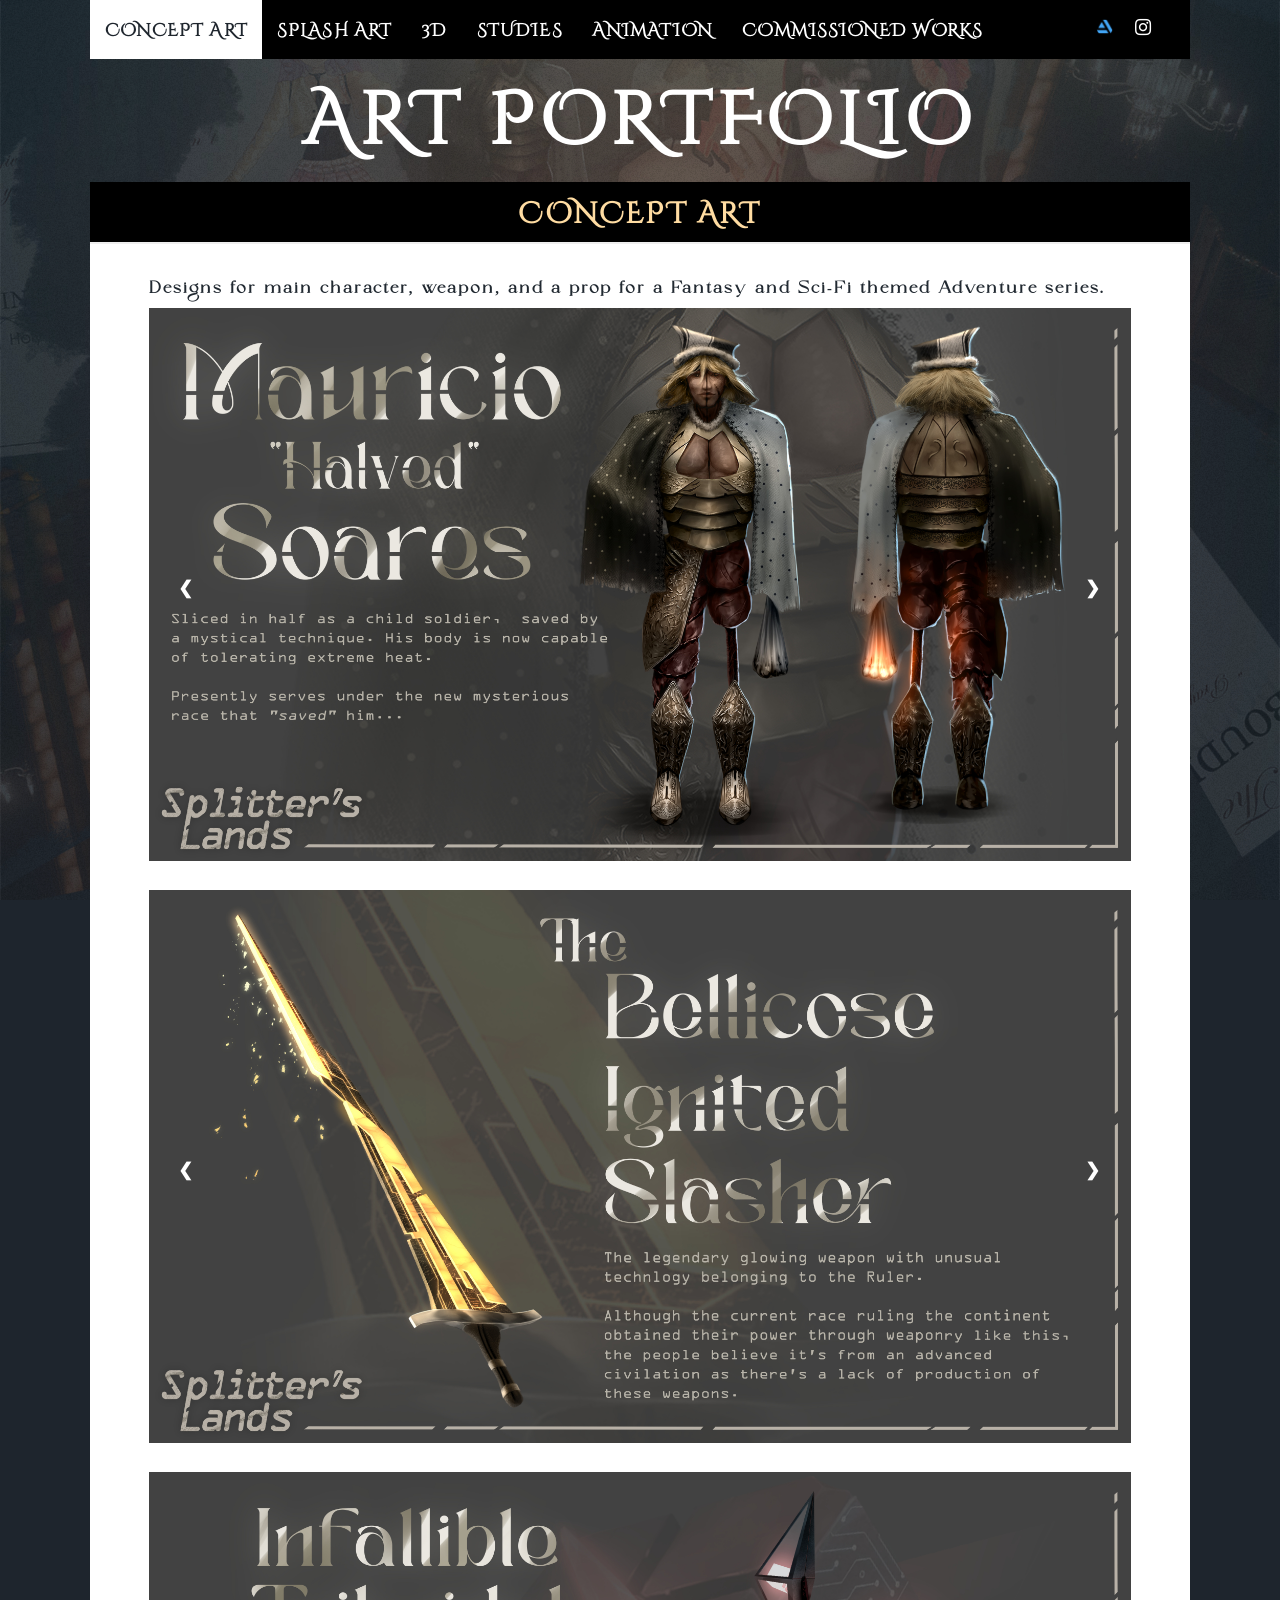
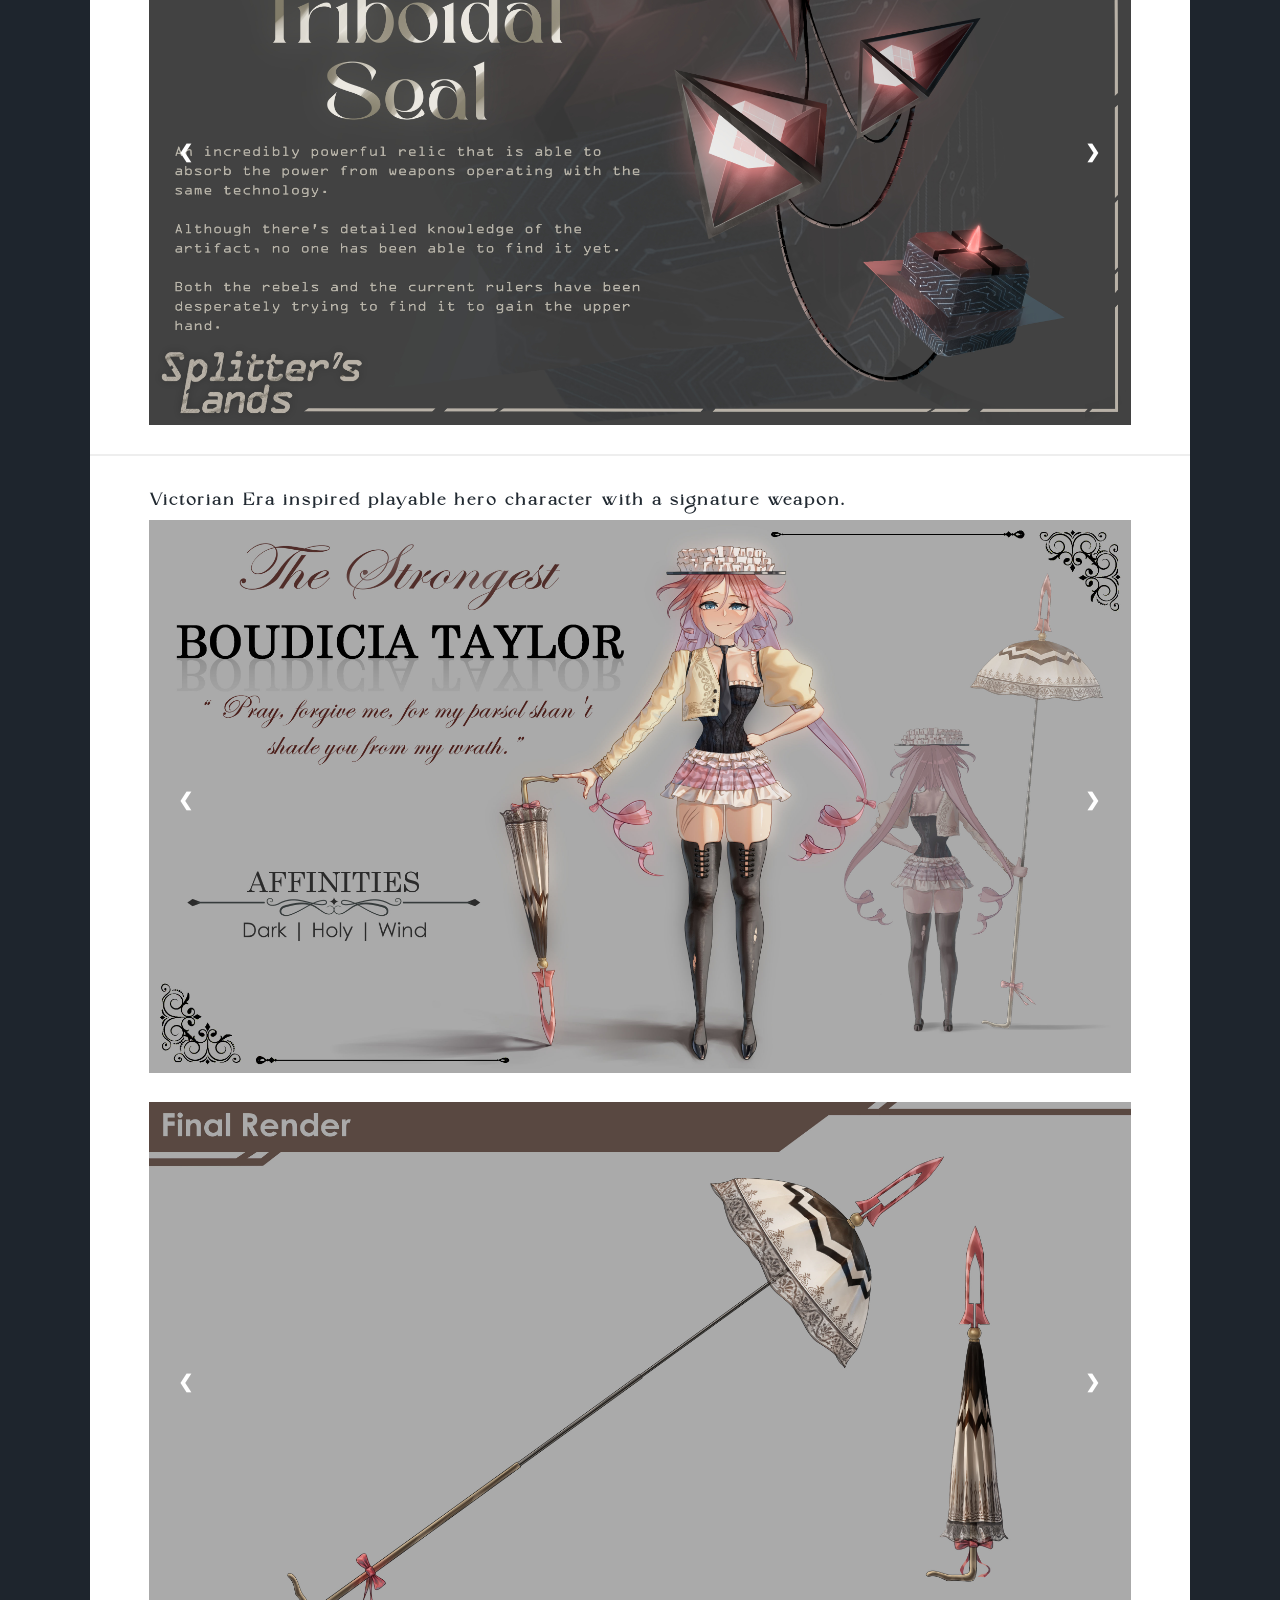
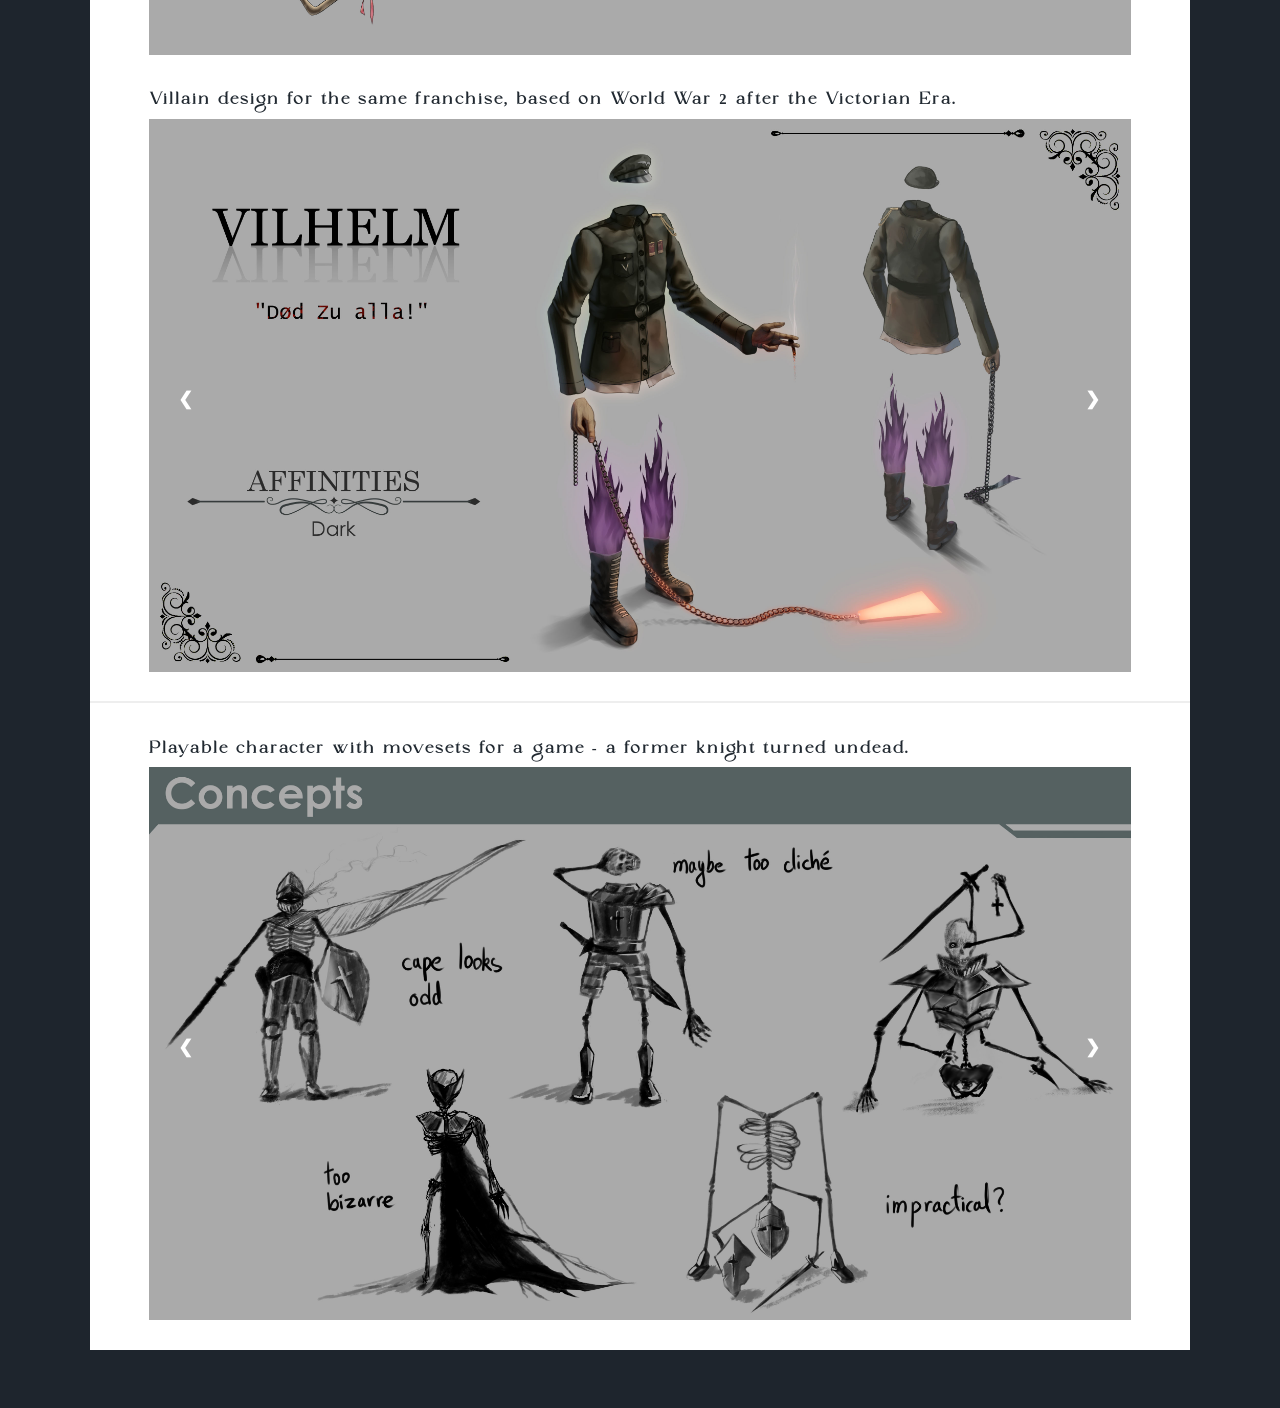
==== commit 4b1ccecb: "Update index.html" ====
--- a/index.html
+++ b/index.html
@@ -137,13 +137,13 @@
 						<div class="slideshow">
 							<p>Playable character with movesets for a game - a former knight turned undead.</p>
 							<div style="position: sticky">
-							<img class="image main s7" src="images/skelly/skelly_6.jpg" />
 							<img class="image main s7" src="images/skelly/skelly.jpg" />
 							<img class="image main s7" src="images/skelly/skelly_1.jpg" />
 							<img class="image main s7" src="images/skelly/skelly_2.jpg" />
 							<img class="image main s7" src="images/skelly/skelly_3.jpg" />
 							<img class="image main s7" src="images/skelly/skelly_4.jpg" />
 							<img class="image main s7" src="images/skelly/skelly_5.jpg" />
+							<img class="image main s7" src="images/skelly/skelly_6.jpg" />
 							<a class="prev" onclick="plusSlides(-1, 6)">&#10094;</a>
 							<a class="next" onclick="plusSlides(1, 6)">&#10095;</a>
 							</div>
--- a/assets/css/main.css
+++ b/assets/css/main.css
@@ -4558,6 +4558,7 @@
 		right: 0.75rem;
 		border: 0;
 		color: #ffffff;
+		text-shadow: 0 0 5px black;
 		font-family: "Source Sans Pro", Helvetica, sans-serif;
 		font-size: 0.9rem;
 		font-weight: 900;
@@ -4747,4 +4748,4 @@
 			visibility: visible;
 		}
 
-	}+	}
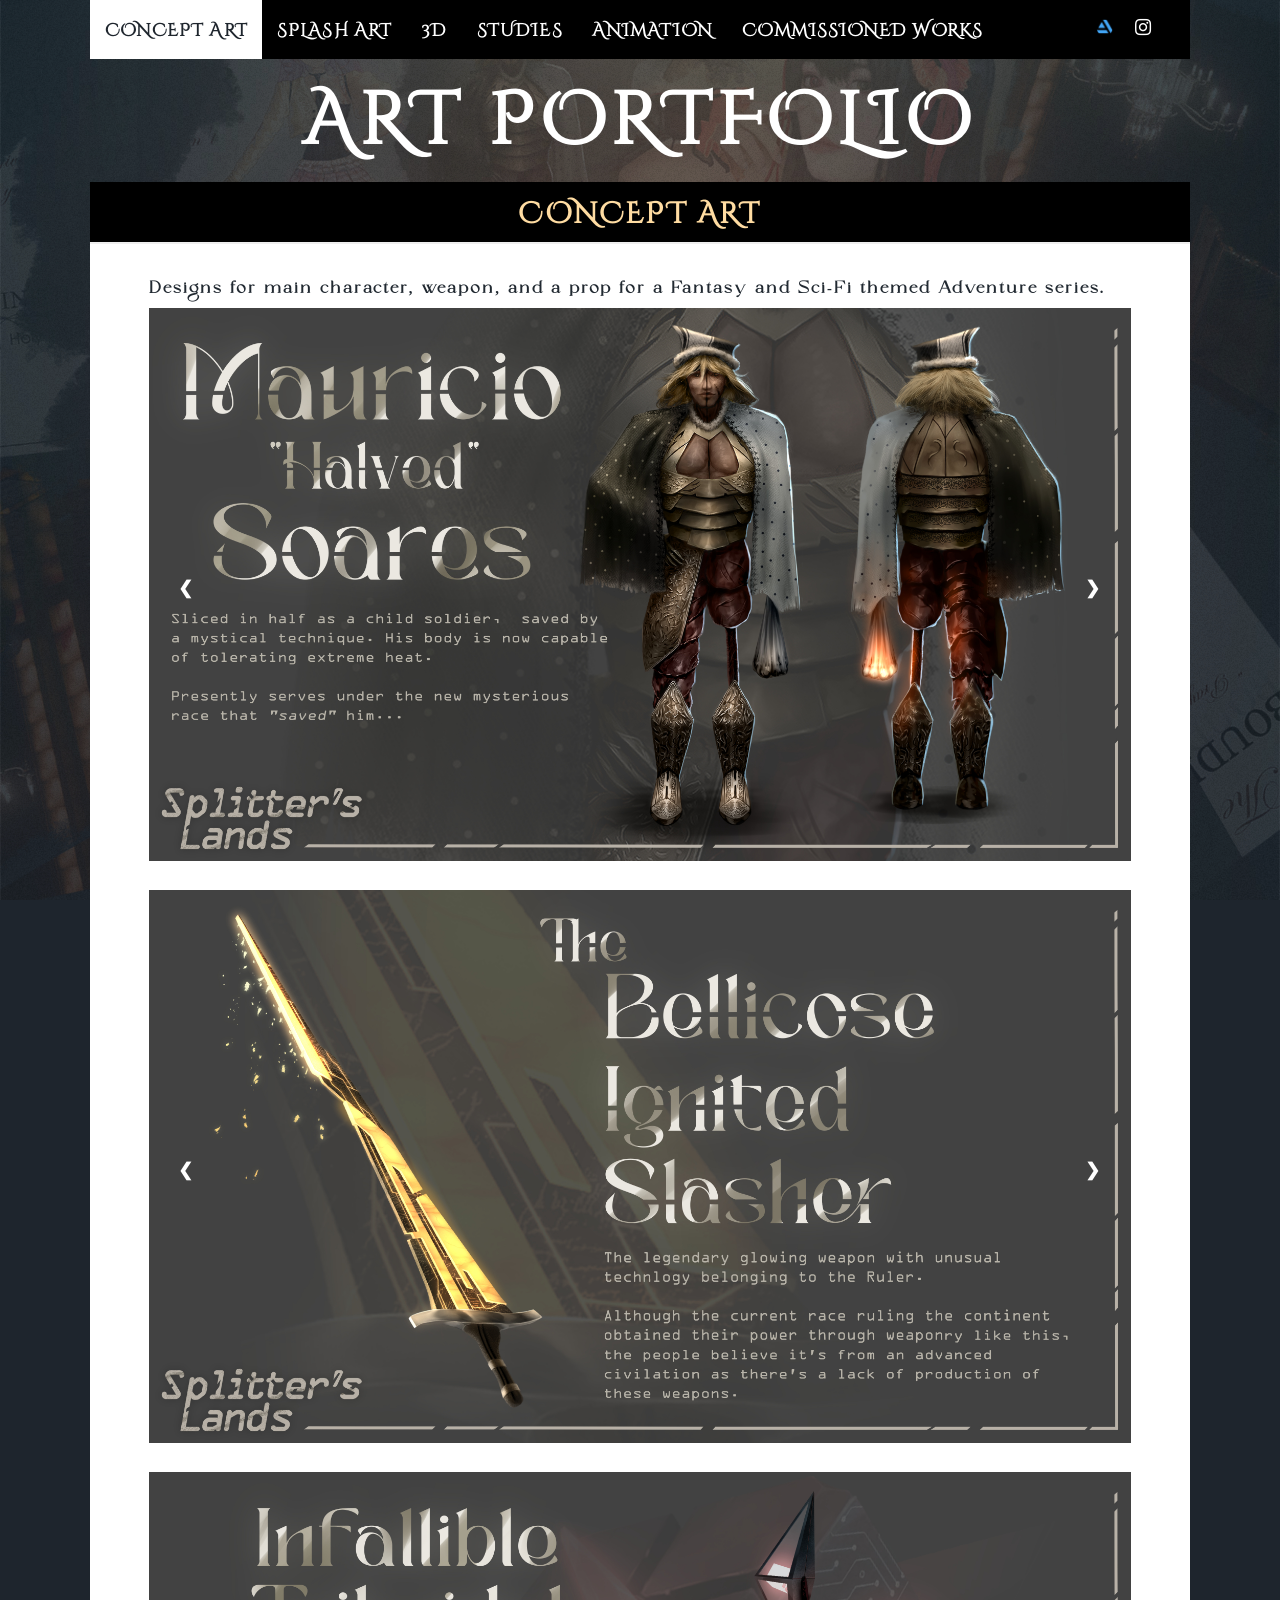
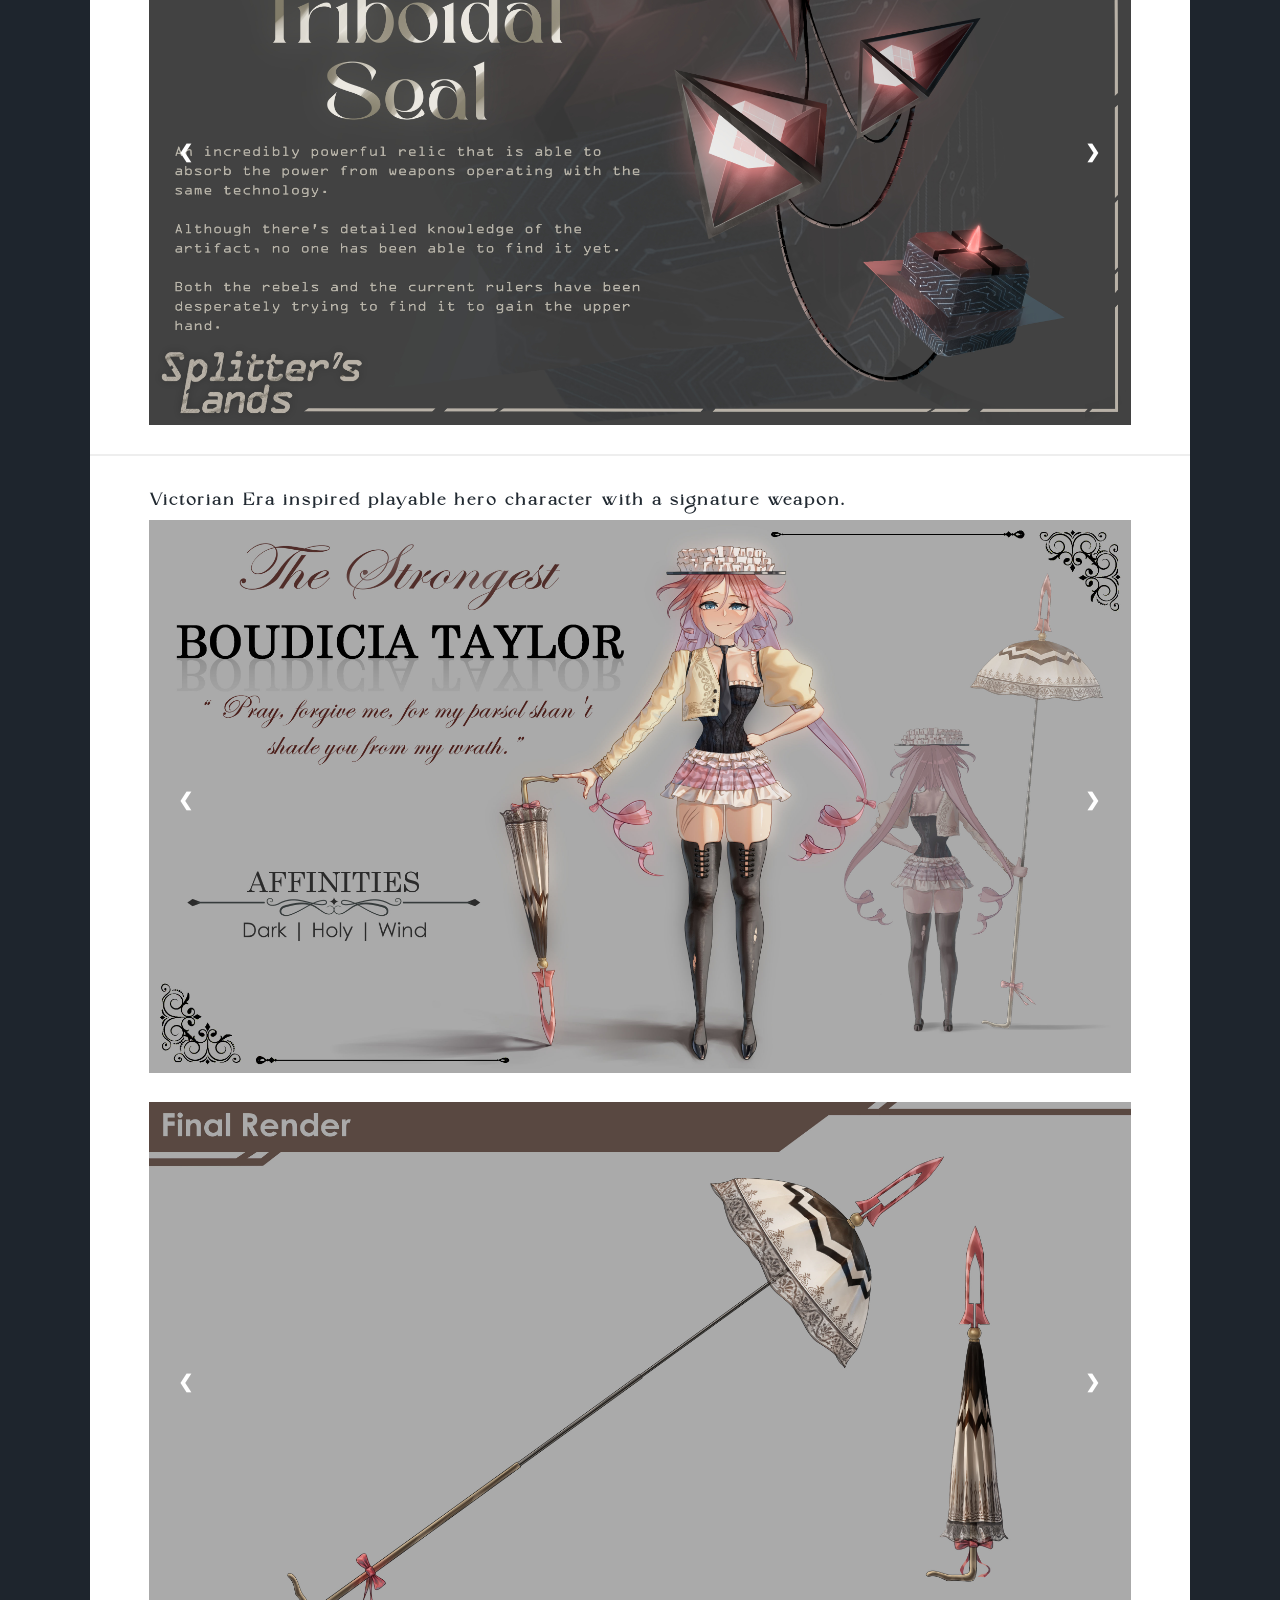
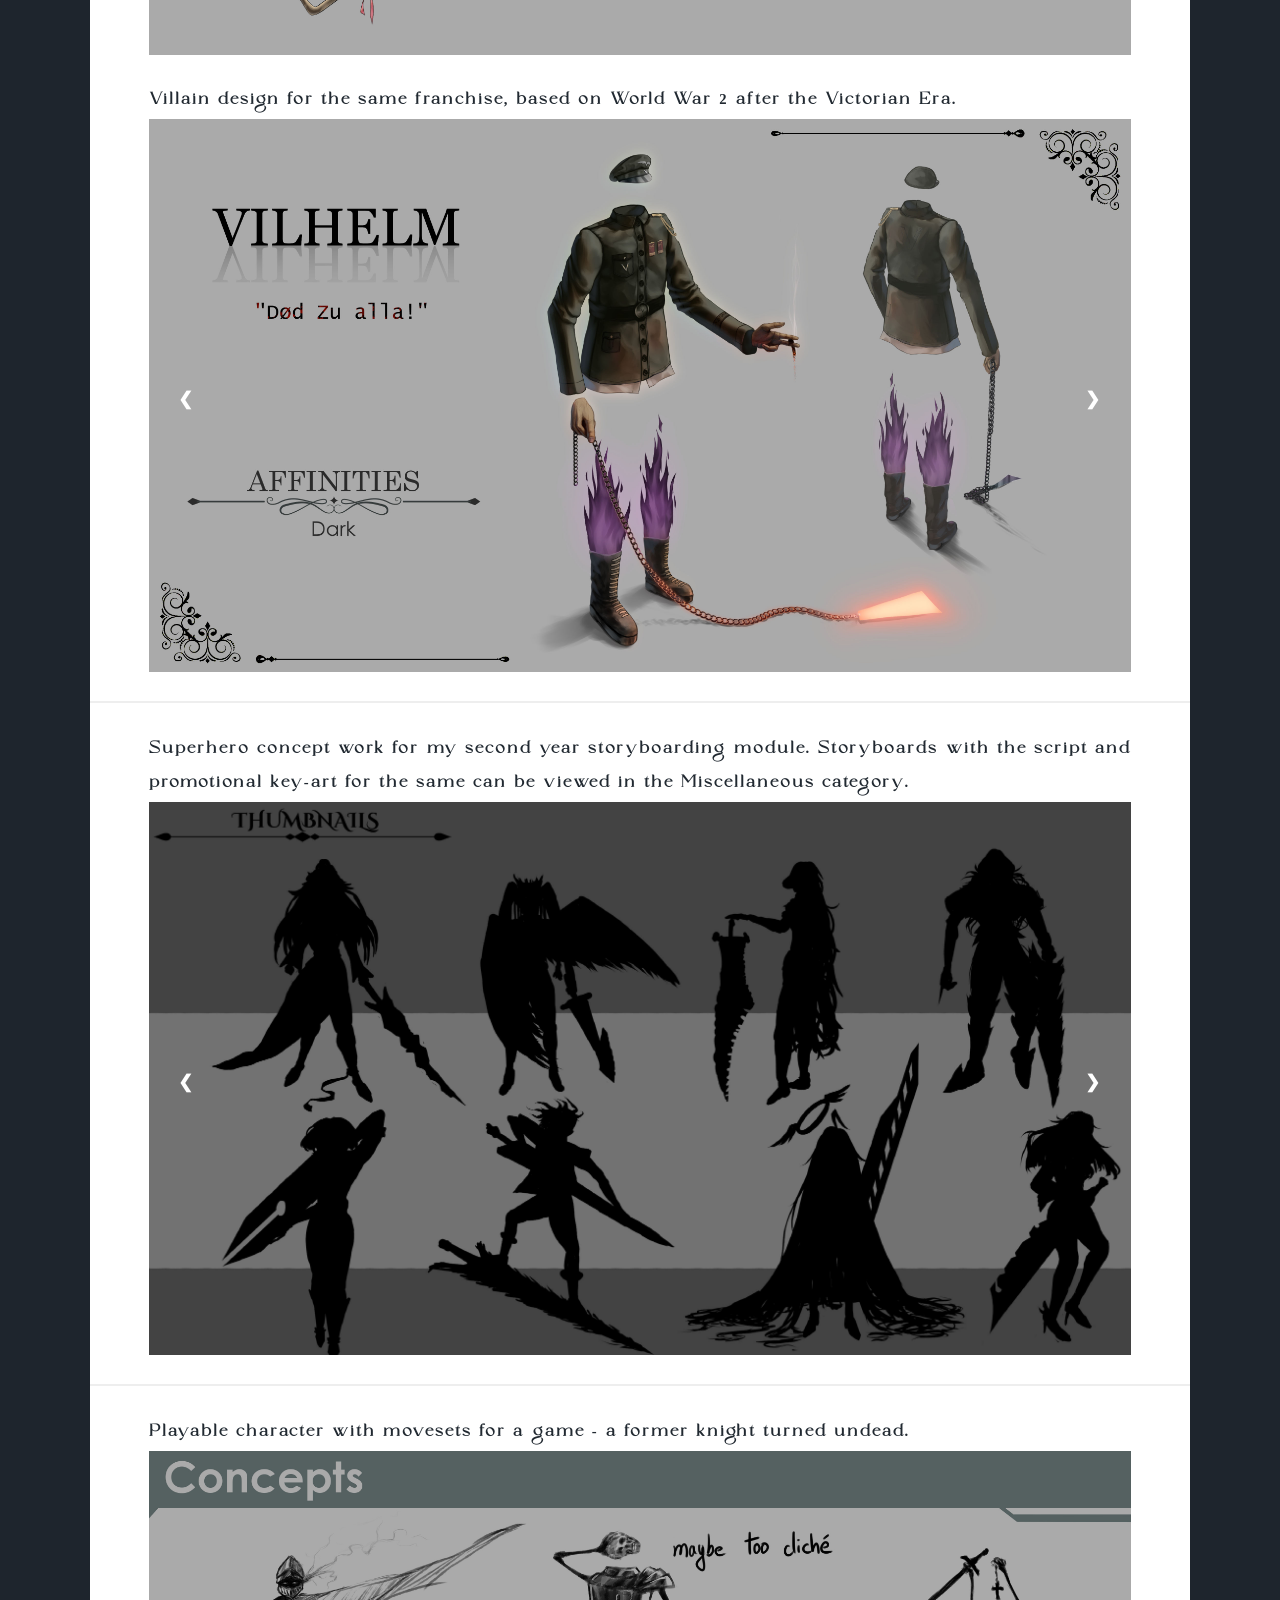
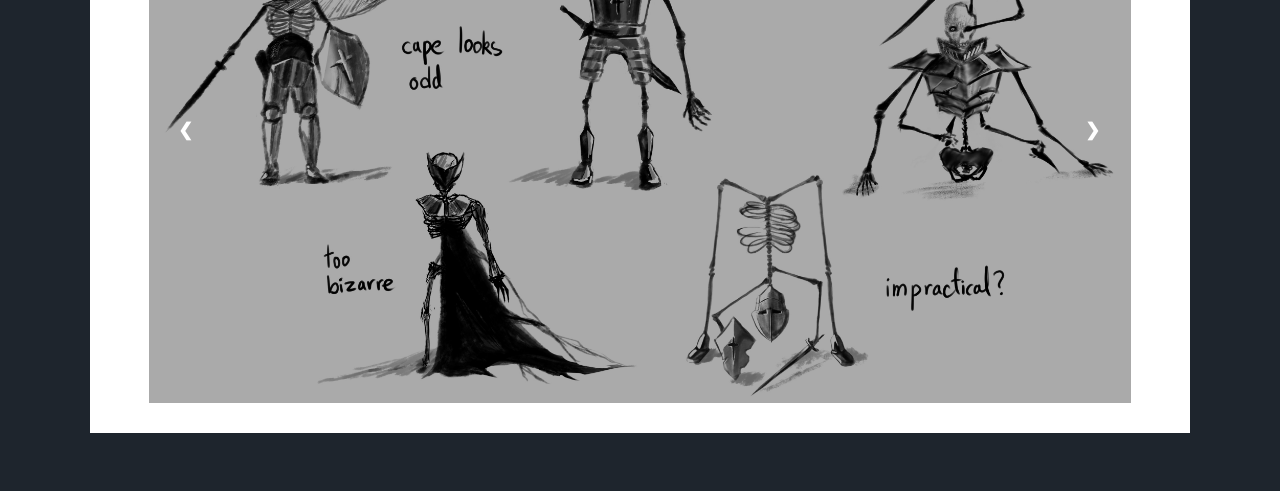
==== commit 479c6bf5: "Update index.html" ====
--- a/index.html
+++ b/index.html
@@ -21,6 +21,7 @@
 		<link rel="preload" as="image" href="images/victorian/victorian_10.jpg" />
 		<link rel="preload" as="image" href="images/victorian/parasol_6.jpg" />
 		<link rel="preload" as="image" href="images/villaien/vil_4.jpg" />
+		<link rel="preload" as="image" href="images/skelly/skelly.jpg" />
 		<link rel="preload" as="image" href="images/skelly/skelly_6.jpg" />
 
 	</head>
@@ -135,6 +136,25 @@
 						</div>
 						
 						<div class="slideshow">
+							<p>Superhero concept work for my second year storyboarding module. Storyboards with the script and promotional key-art for the same can be viewed in the Miscellaneous category.</p>
+							<div style="position: sticky">
+							<img class="image main s8" src="images/narcon/p1.jpg" />
+							<img class="image main s8" src="images/narcon/p2.jpg" />
+							<img class="image main s8" src="images/narcon/p3.jpg" />
+							<img class="image main s8" src="images/narcon/p4.jpg" />
+							<img class="image main s8" src="images/narcon/p5.jpg" />
+							<img class="image main s8" src="images/narcon/p6.jpg" />
+							<img class="image main s8" src="images/narcon/p7.jpg" />
+							<img class="image main s8" src="images/narcon/p8.jpg" />
+							<img class="image main s8" src="images/narcon/p9.jpg" />
+							<img class="image main s8" src="images/narcon/p10.jpg" />
+							<img class="image main s8" src="images/narcon/p11.jpg" />
+							<a class="prev" onclick="plusSlides(-1, 6)">&#10094;</a>
+							<a class="next" onclick="plusSlides(1, 6)">&#10095;</a>
+							</div>
+						</div>
+						
+						<div class="slideshow">
 							<p>Playable character with movesets for a game - a former knight turned undead.</p>
 							<div style="position: sticky">
 							<img class="image main s7" src="images/skelly/skelly.jpg" />
@@ -152,8 +172,8 @@
 			</div>
 		<!-- Scripts -->
 		 	<script>
-				let slideIndex = [1,1,1,1,1,1,1];
-				let slideId = ["s1", "s2", "s3","s4","s5","s6","s7"]
+				let slideIndex = [1,1,1,1,1,1,1,1];
+				let slideId = ["s1", "s2", "s3", "s4", "s5", "s6", "s8", "s7"]
 				showSlides(1, 0);
 				showSlides(1, 1);
 				showSlides(1, 2);
@@ -161,6 +181,7 @@
 				showSlides(1, 4);
 				showSlides(1, 5);
 				showSlides(1, 6);
+				showSlides(1, 7);
 
 				function plusSlides(n, no) {
 					showSlides(slideIndex[no] += n, no);
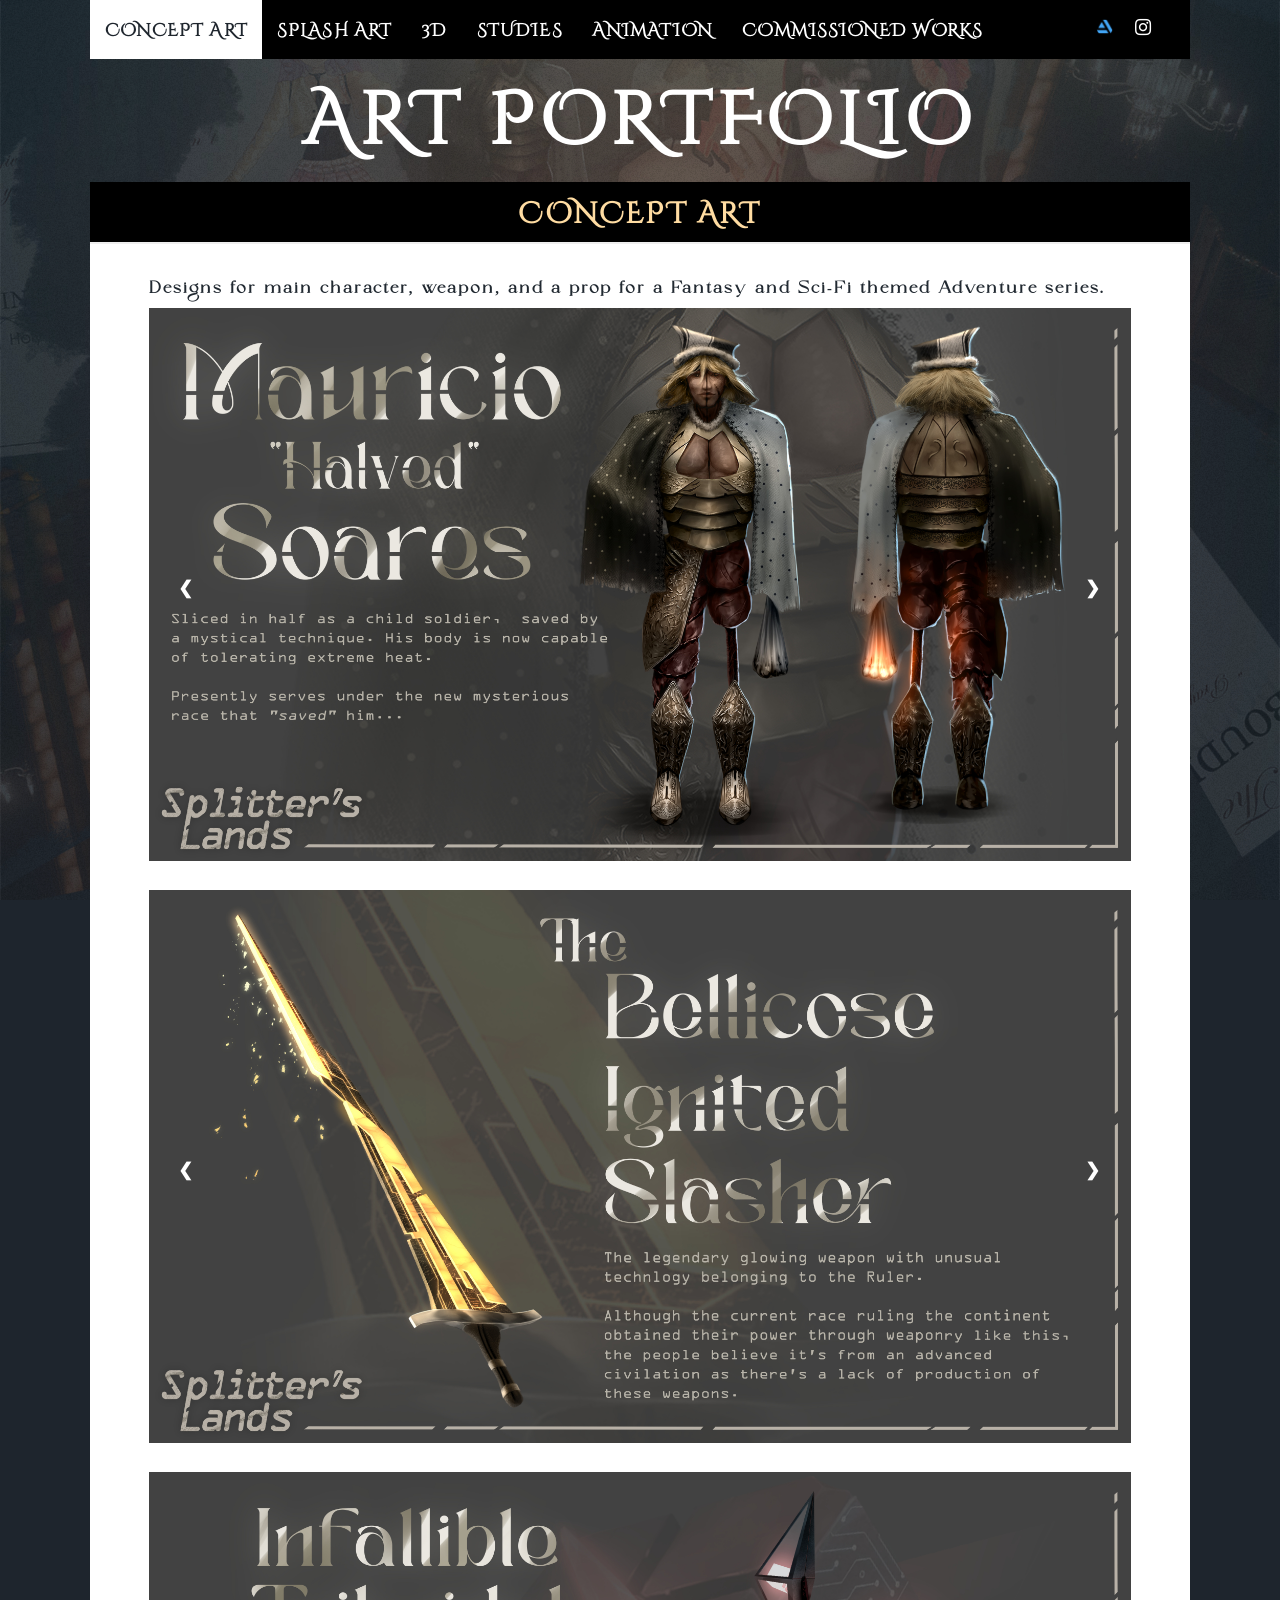
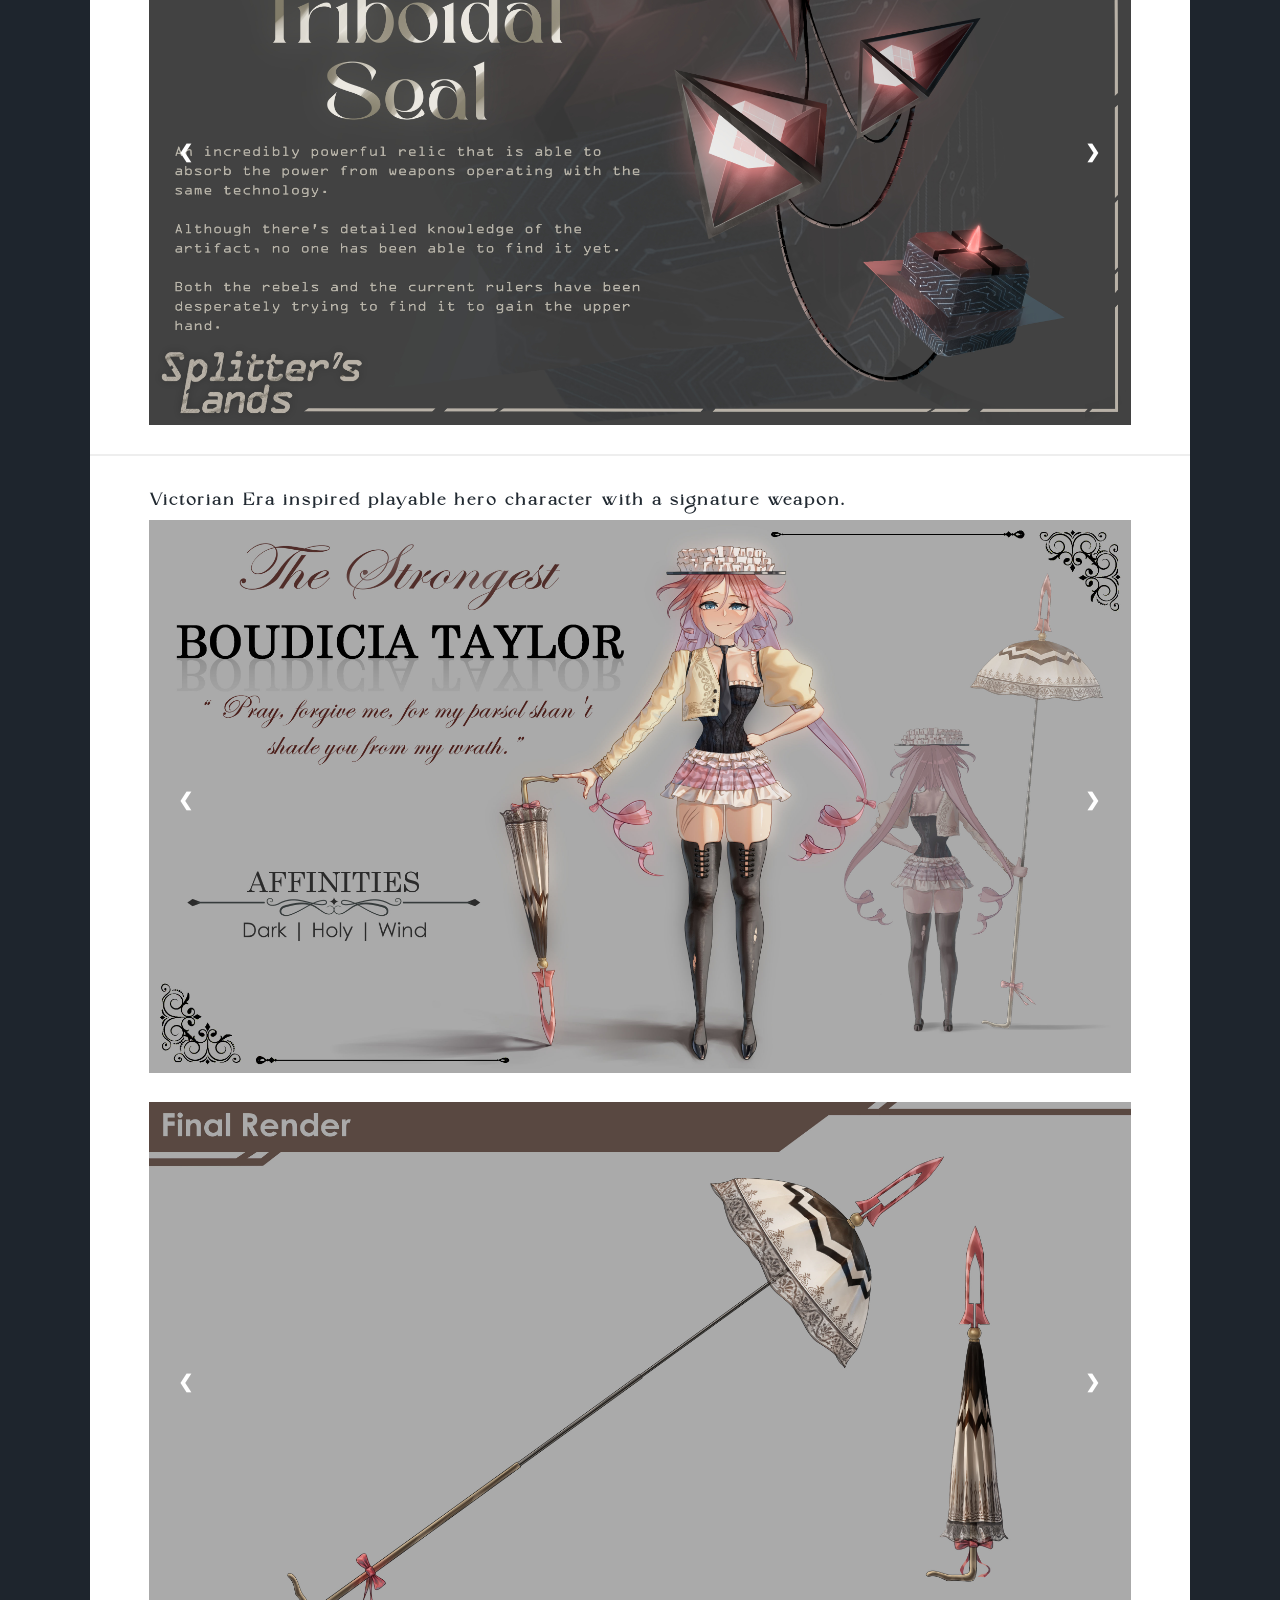
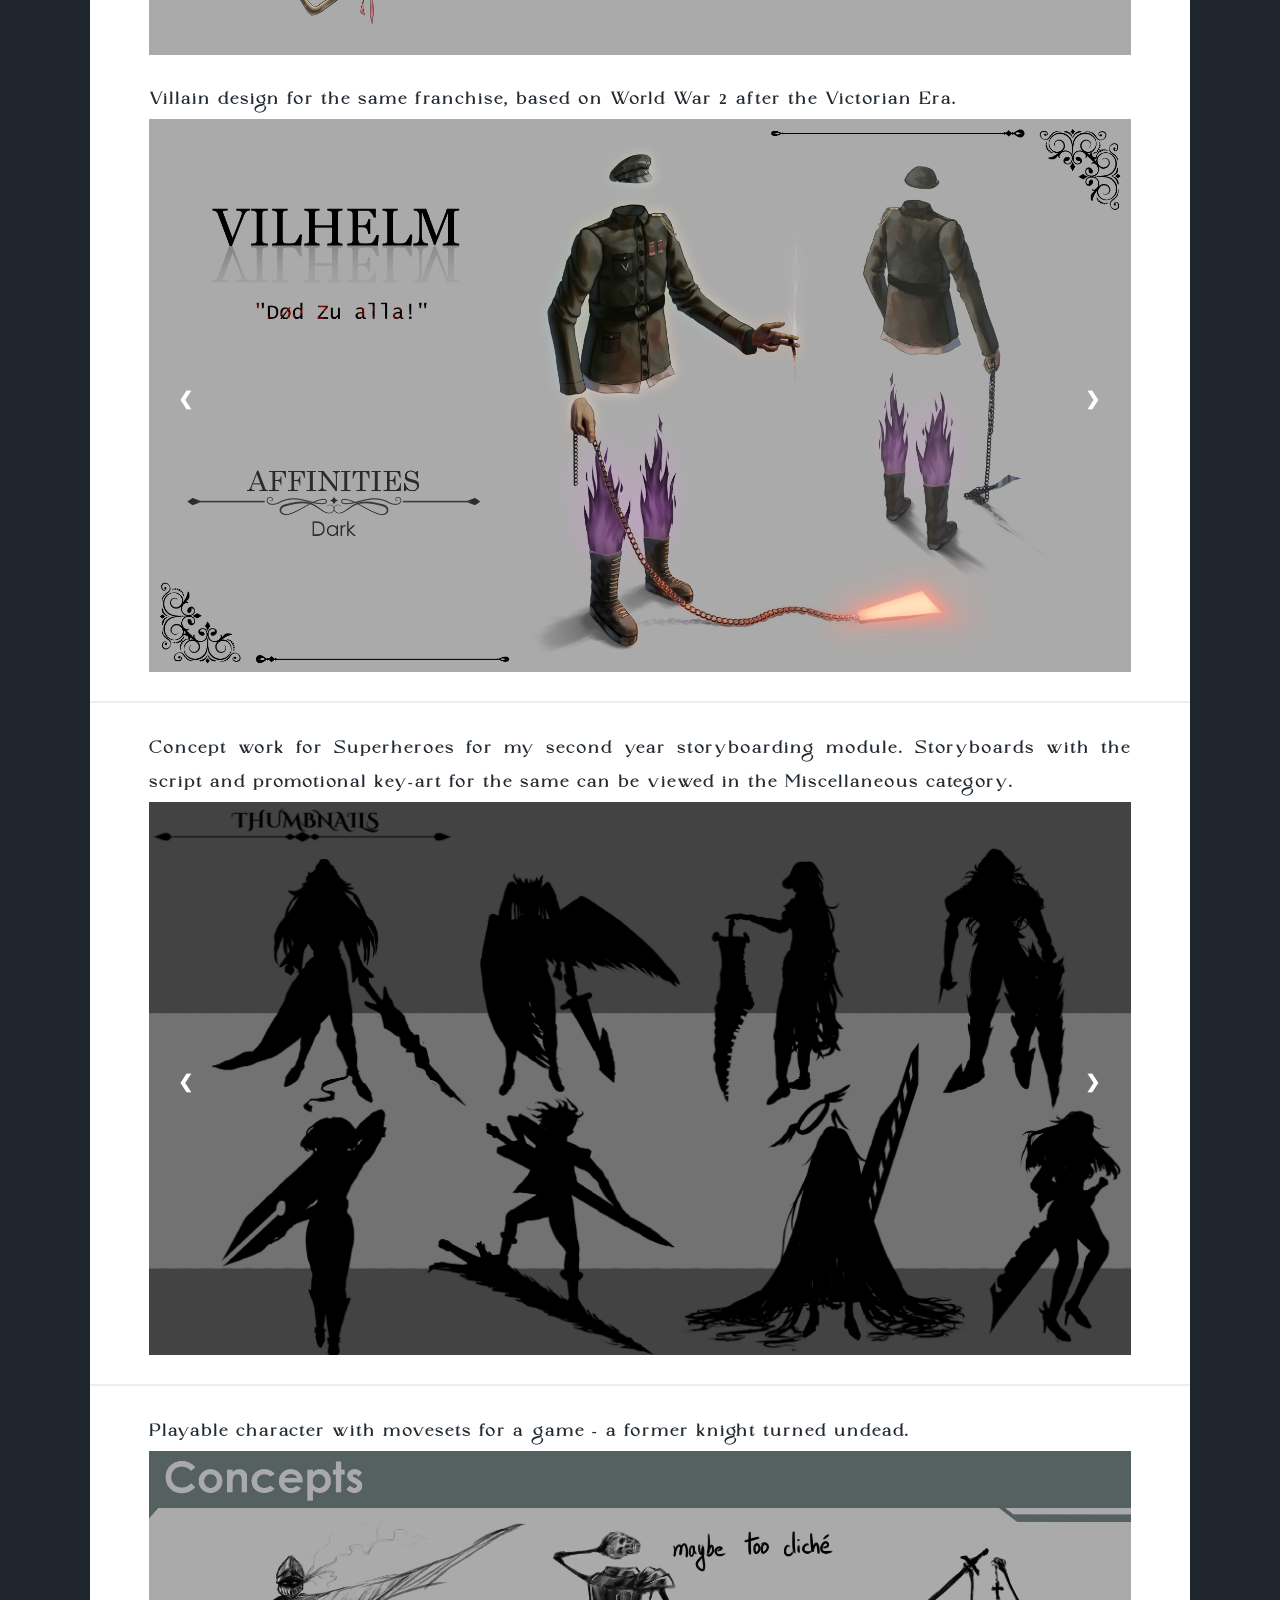
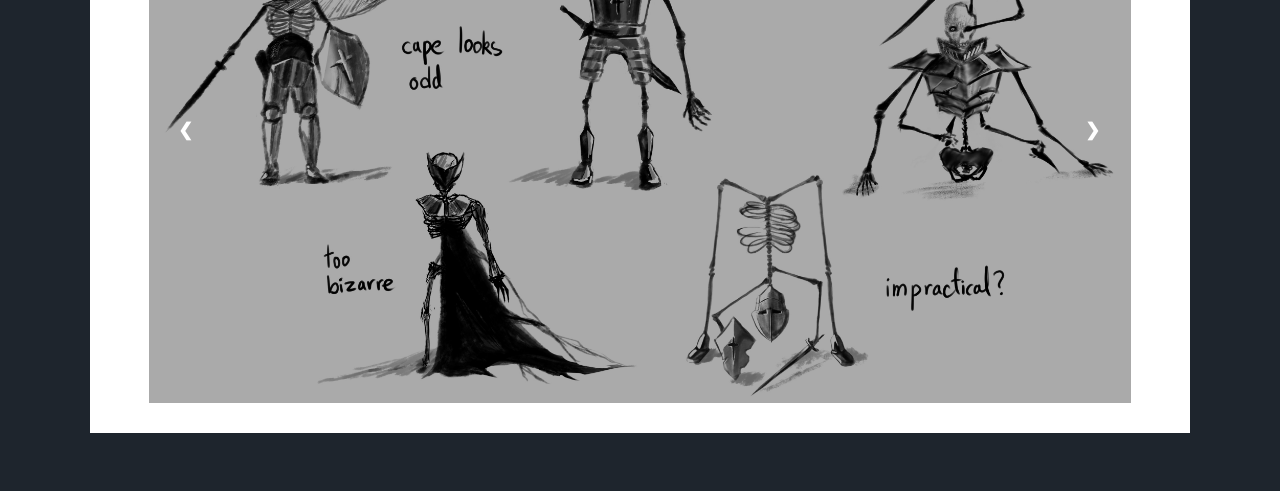
==== commit 0839ebfd: "Update index.html" ====
--- a/index.html
+++ b/index.html
@@ -136,7 +136,7 @@
 						</div>
 						
 						<div class="slideshow">
-							<p>Superhero concept work for my second year storyboarding module. Storyboards with the script and promotional key-art for the same can be viewed in the Miscellaneous category.</p>
+							<p>Concept work for Superheroes for my second year storyboarding module. Storyboards with the script and promotional key-art for the same can be viewed in the Miscellaneous category.</p>
 							<div style="position: sticky">
 							<img class="image main s8" src="images/narcon/p1.jpg" />
 							<img class="image main s8" src="images/narcon/p2.jpg" />
@@ -149,8 +149,8 @@
 							<img class="image main s8" src="images/narcon/p9.jpg" />
 							<img class="image main s8" src="images/narcon/p10.jpg" />
 							<img class="image main s8" src="images/narcon/p11.jpg" />
-							<a class="prev" onclick="plusSlides(-1, 6)">&#10094;</a>
-							<a class="next" onclick="plusSlides(1, 6)">&#10095;</a>
+							<a class="prev" onclick="plusSlides(-1, 7)">&#10094;</a>
+							<a class="next" onclick="plusSlides(1, 7)">&#10095;</a>
 							</div>
 						</div>
 						
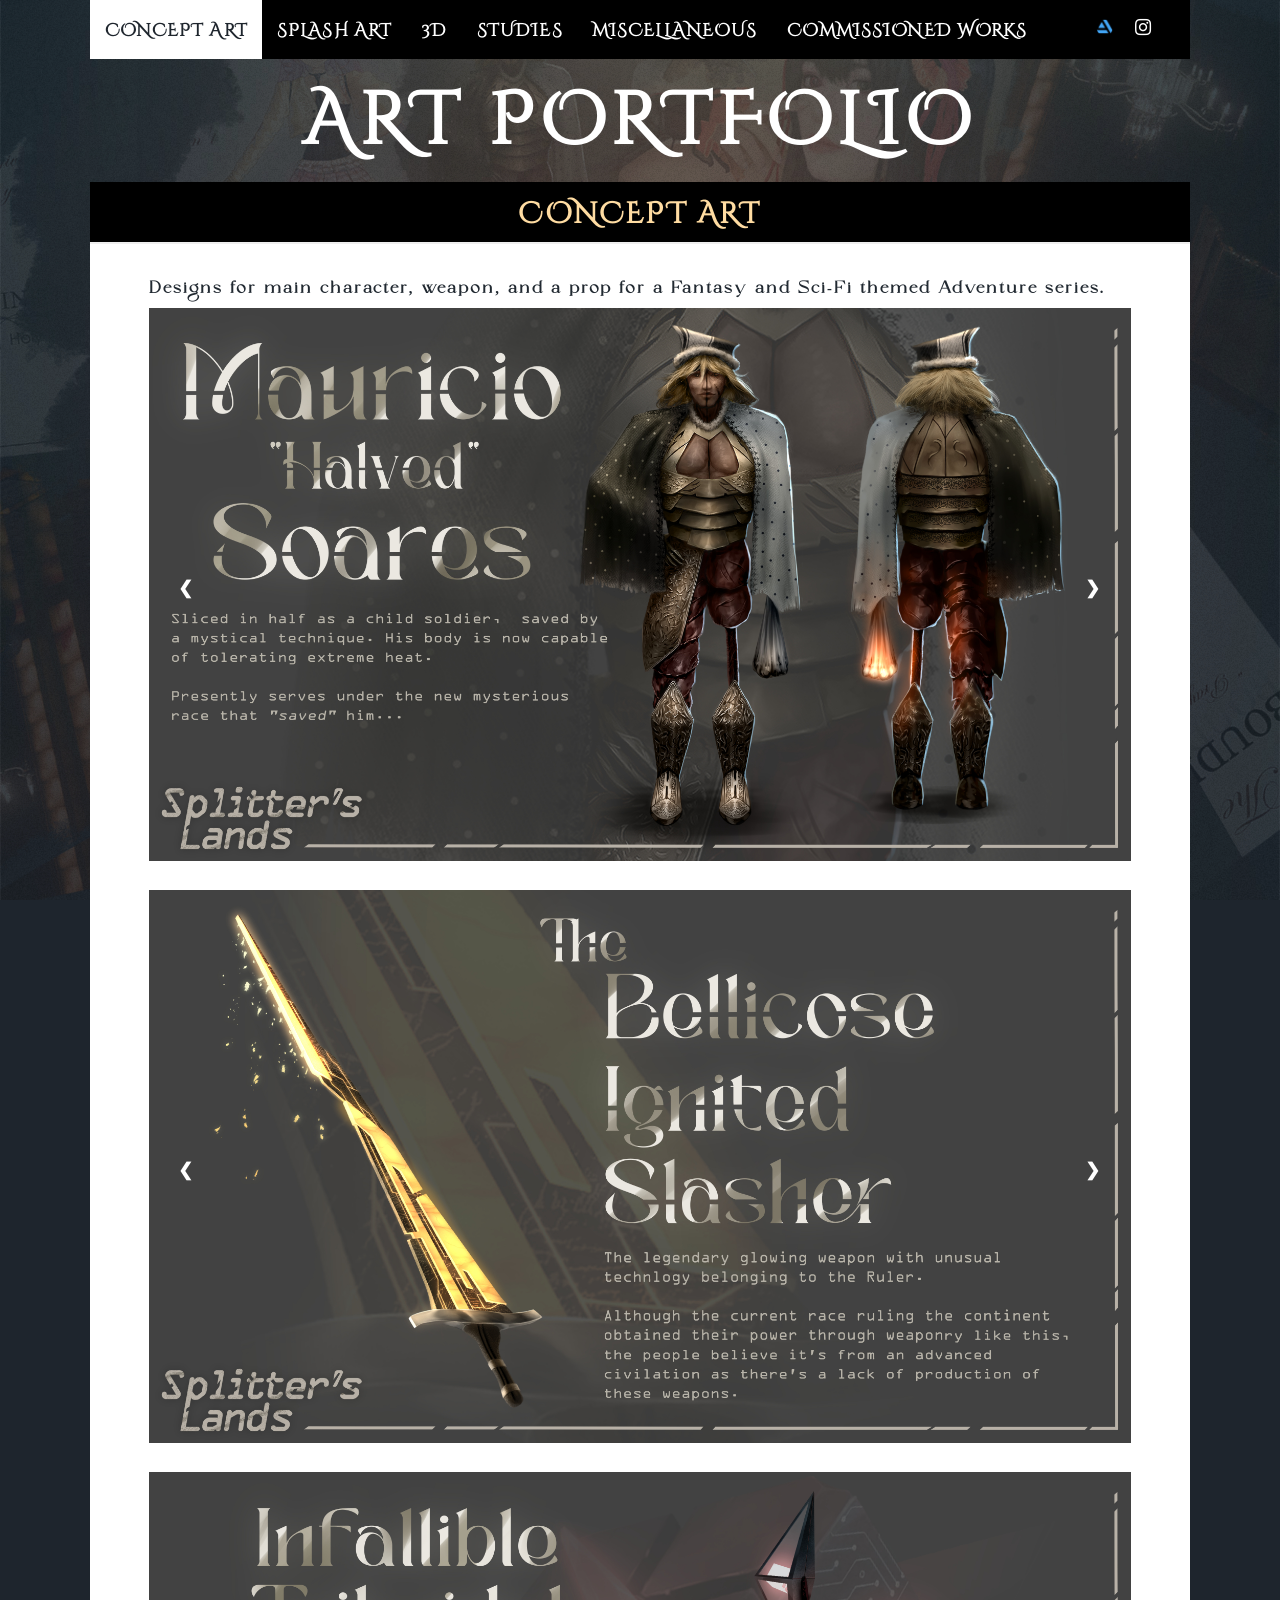
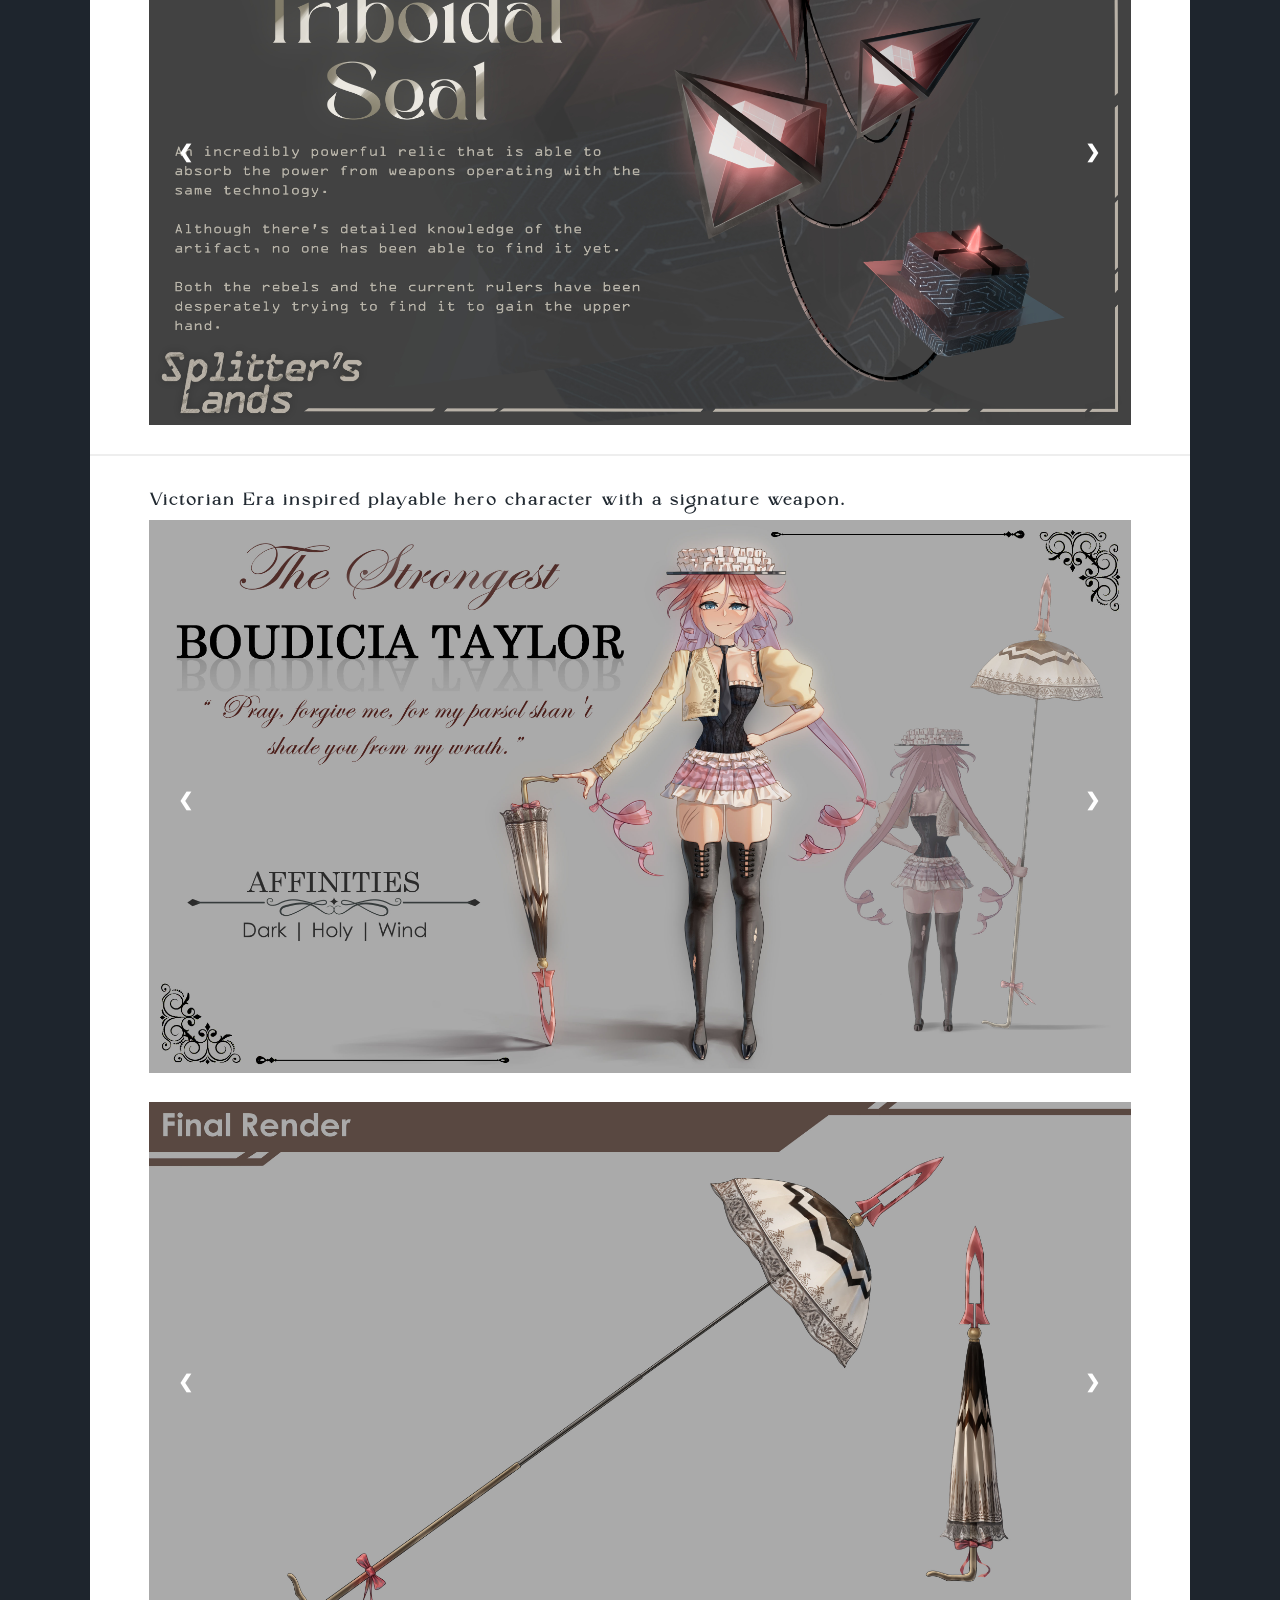
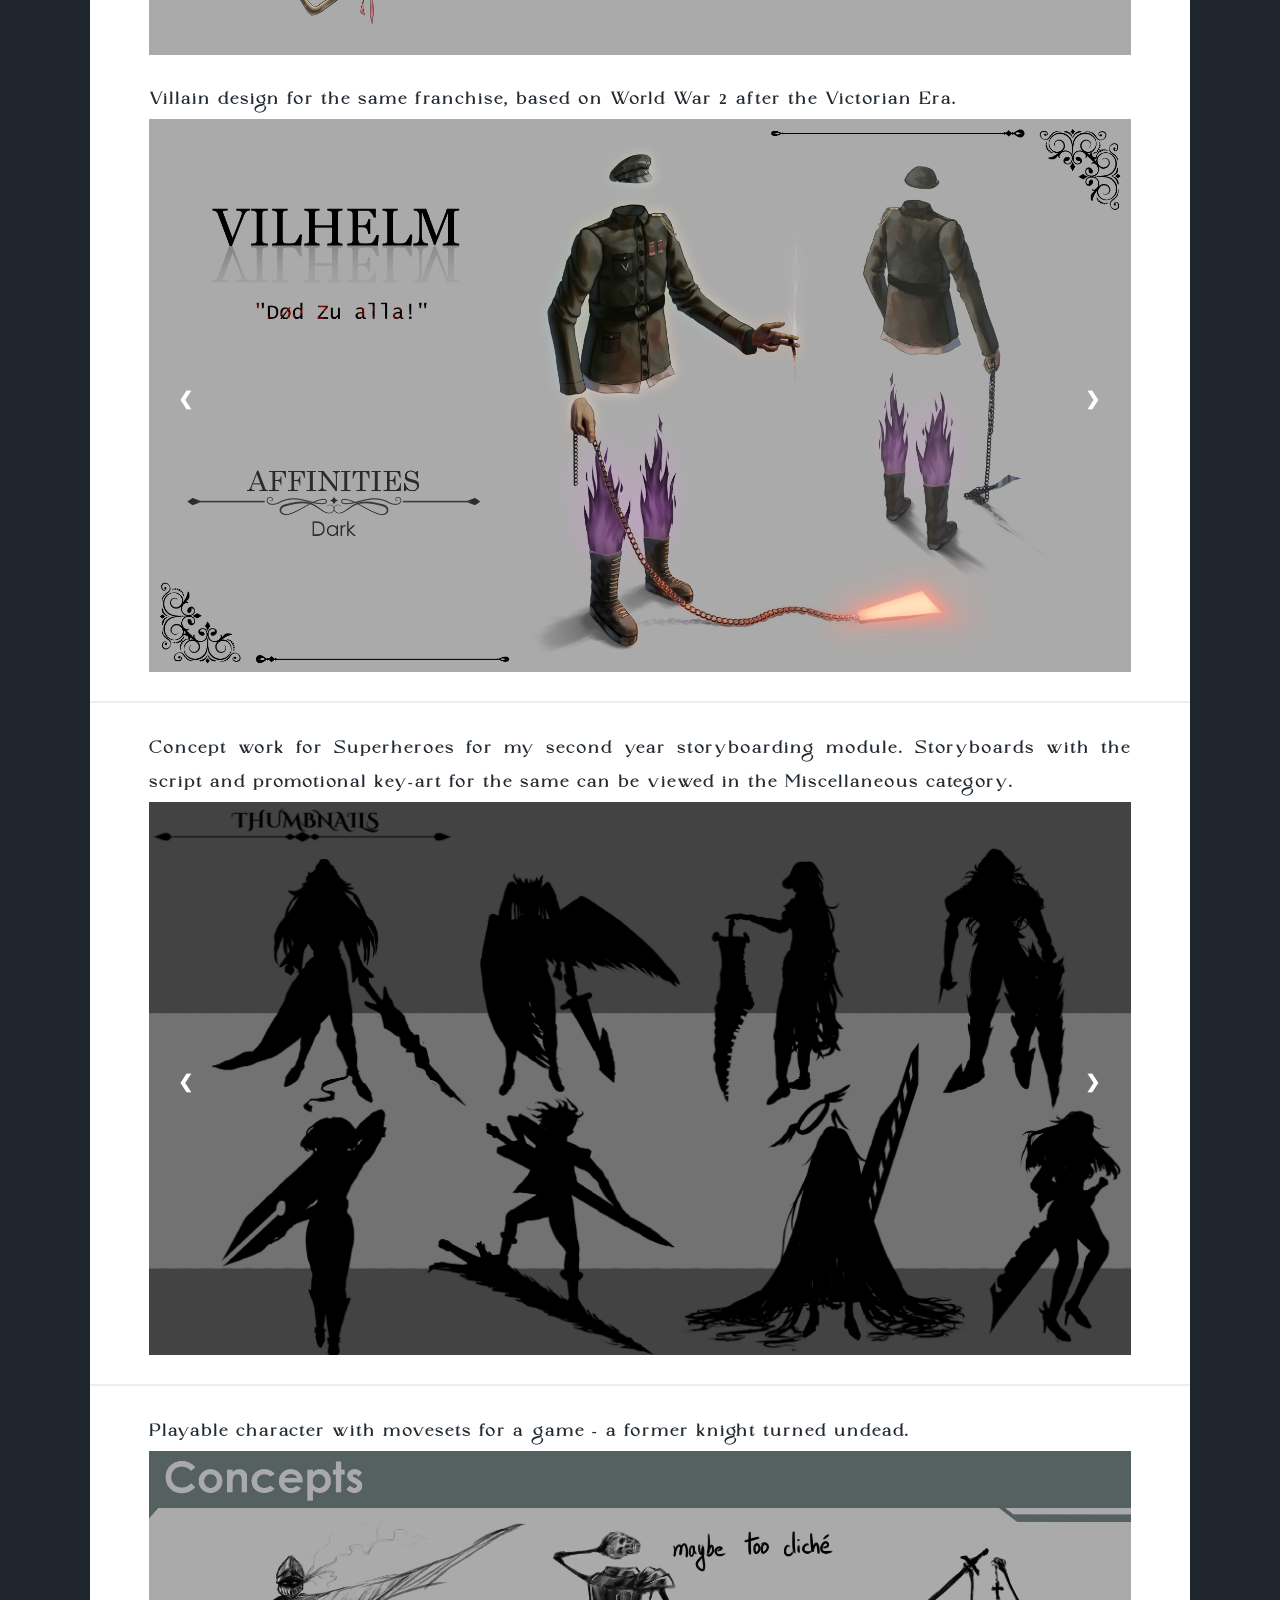
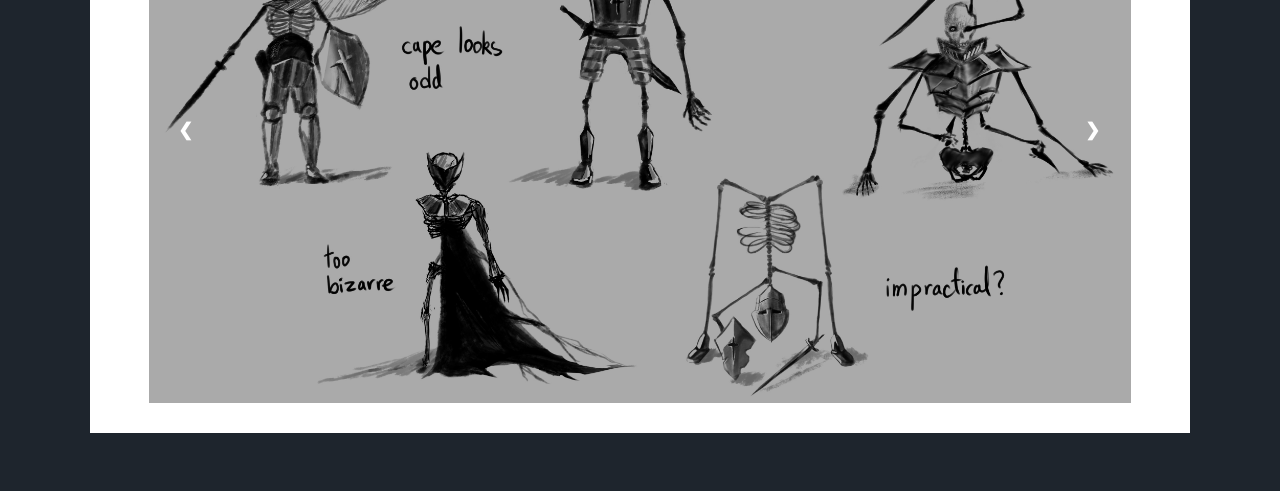
==== commit f4fa825f: "Update index.html" ====
--- a/index.html
+++ b/index.html
@@ -32,7 +32,7 @@
 				<li><a href="splash.html">Splash Art</a></li>
 				<li><a href="3d.html">3D</a></li>
 				<li><a href="studies.html">Studies</a></li>
-				<li><a href="animation.html">Animation</a></li>
+				<li><a href="misc.html">Miscellaneous</a></li>
 				<li><a href="commissions.html">Commissioned Works</a></li>
 			</ul>
 			<ul class="icons">
@@ -173,7 +173,7 @@
 		<!-- Scripts -->
 		 	<script>
 				let slideIndex = [1,1,1,1,1,1,1,1];
-				let slideId = ["s1", "s2", "s3", "s4", "s5", "s6", "s8", "s7"]
+				let slideId = ["s1", "s2", "s3", "s4", "s5", "s6", "s7", "s8"]
 				showSlides(1, 0);
 				showSlides(1, 1);
 				showSlides(1, 2);
